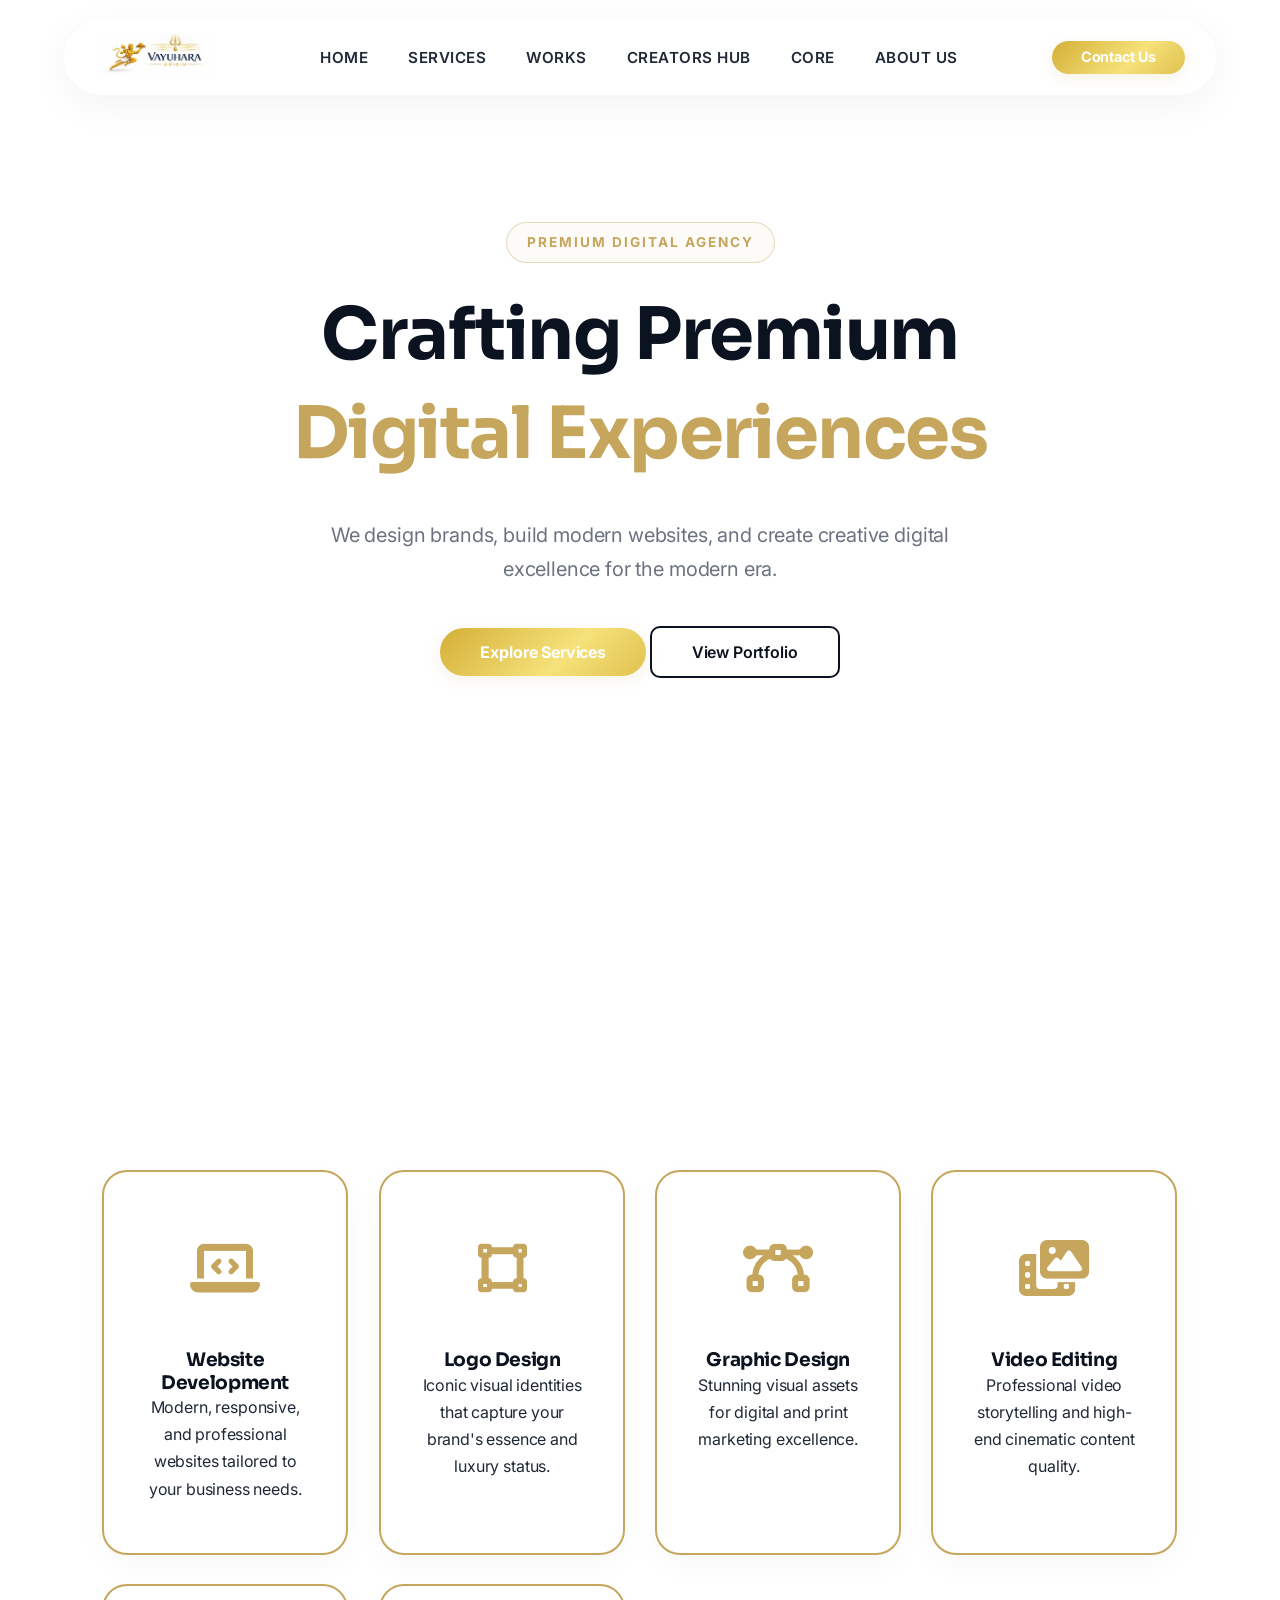
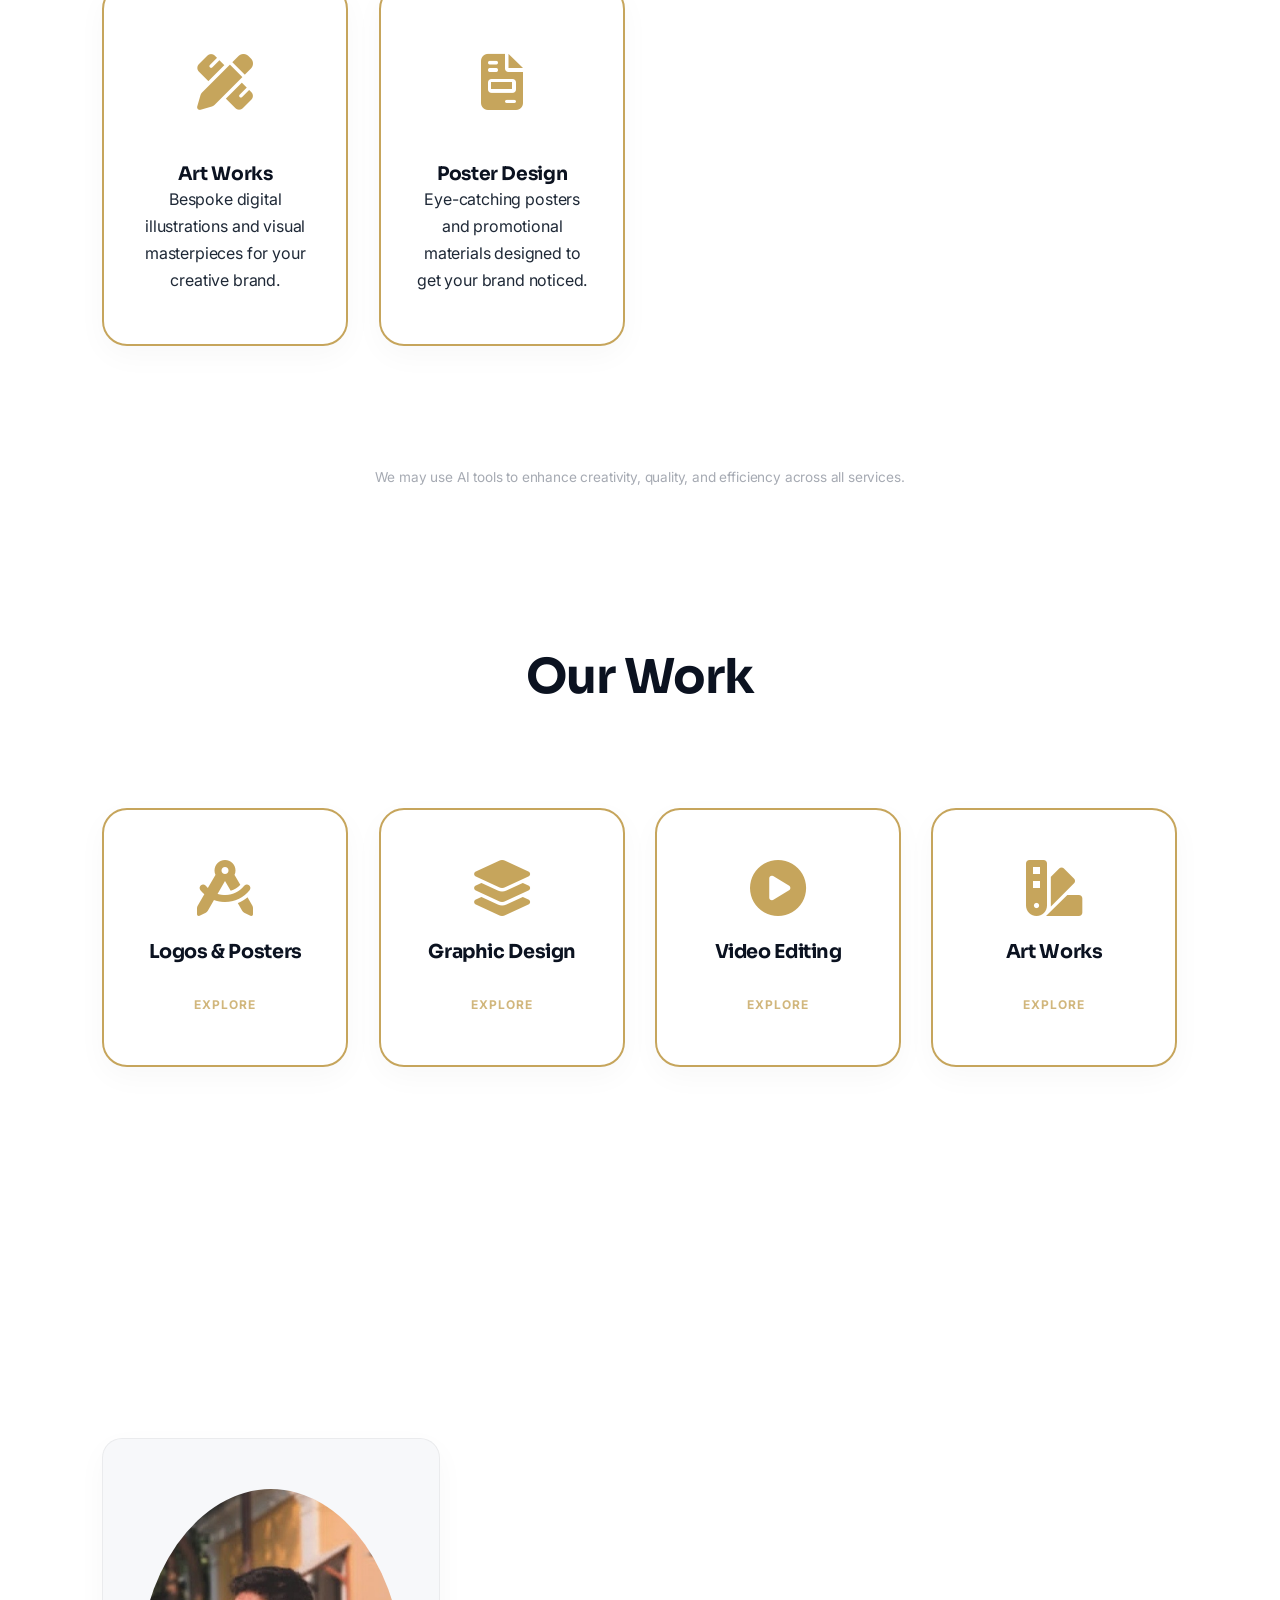
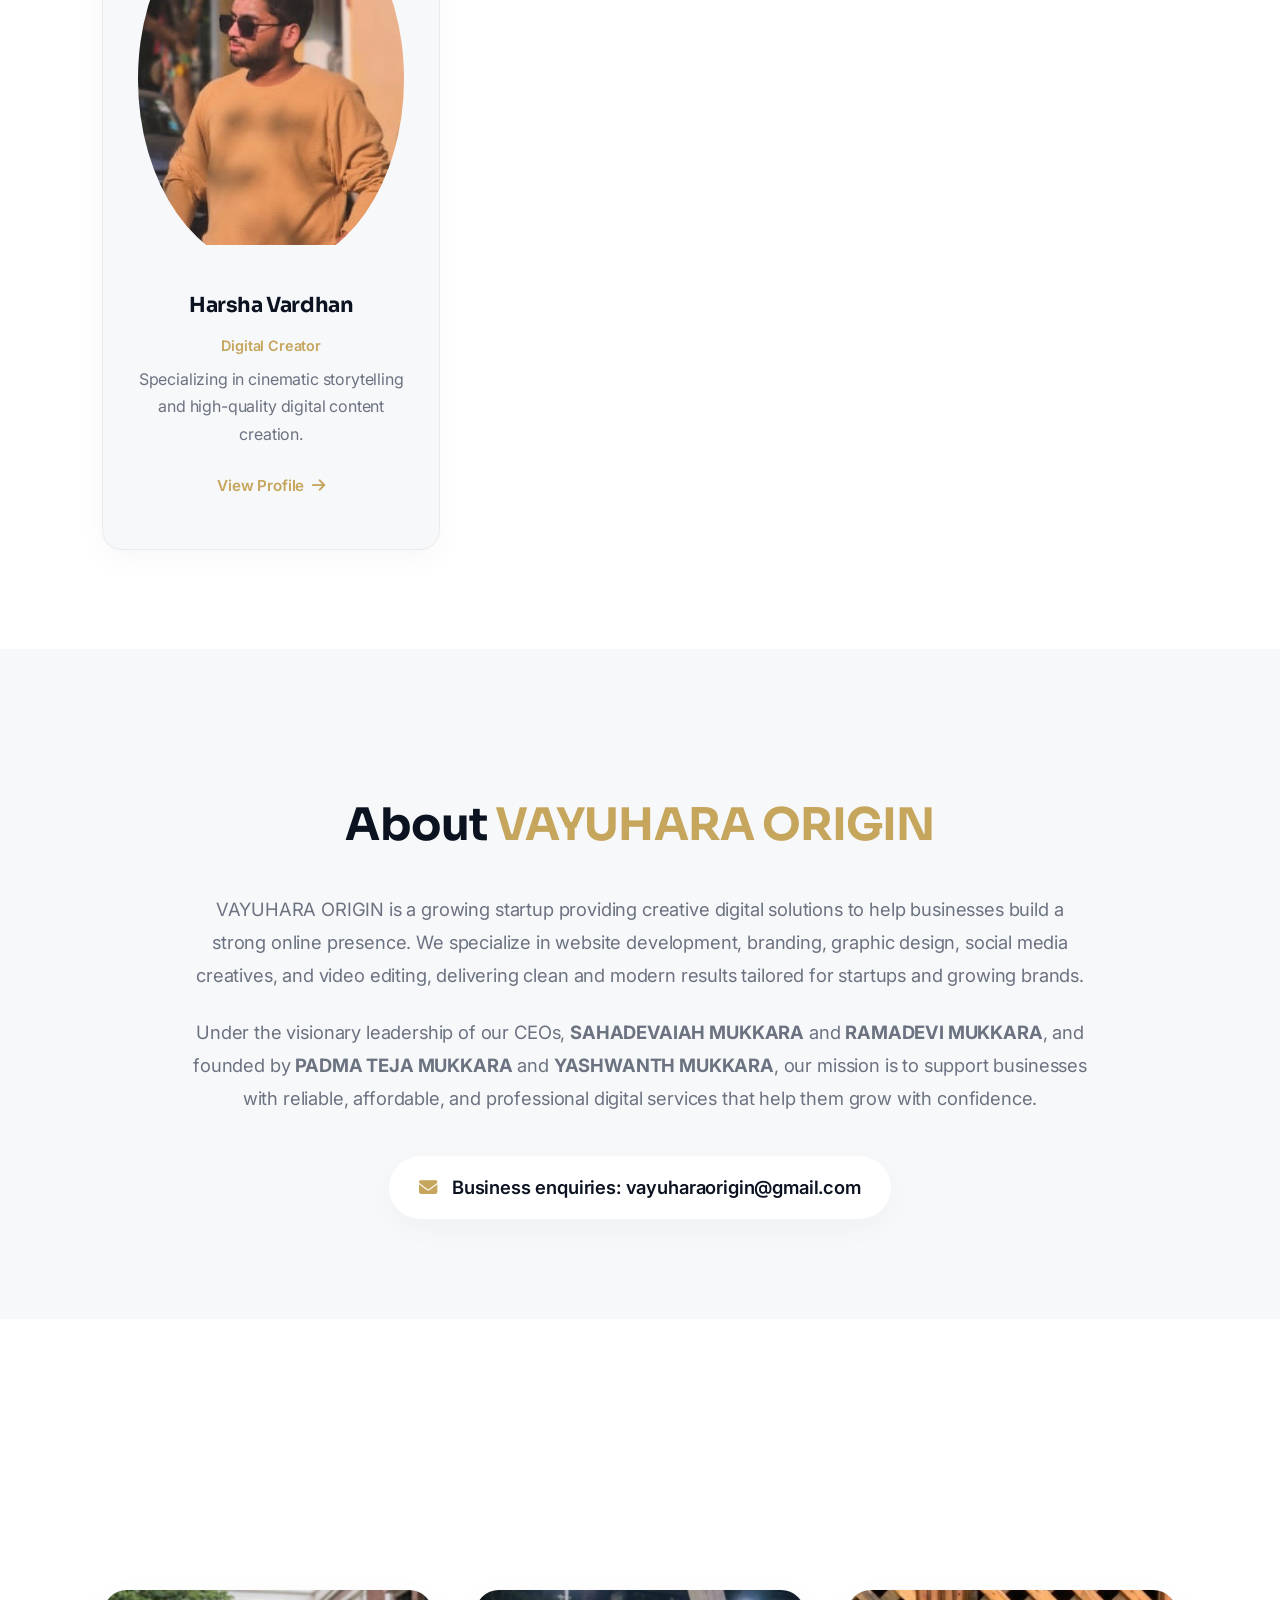
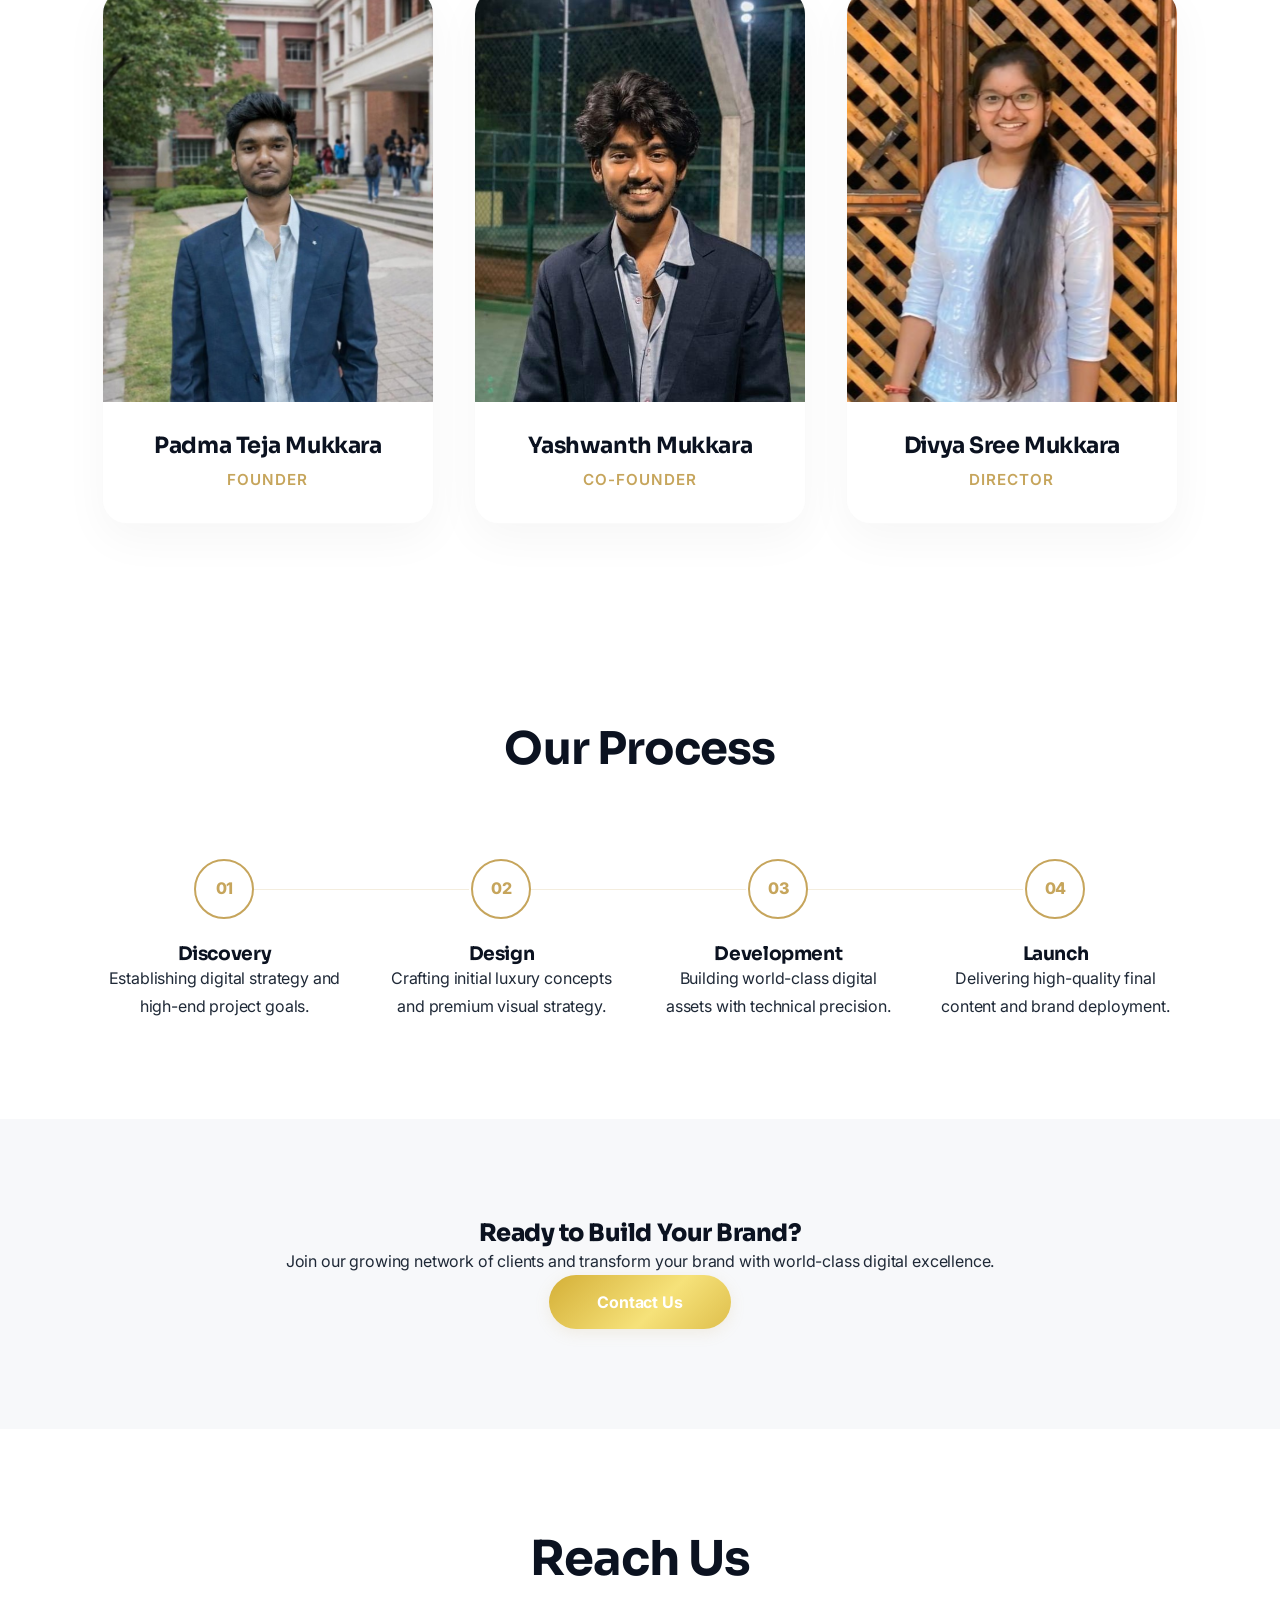
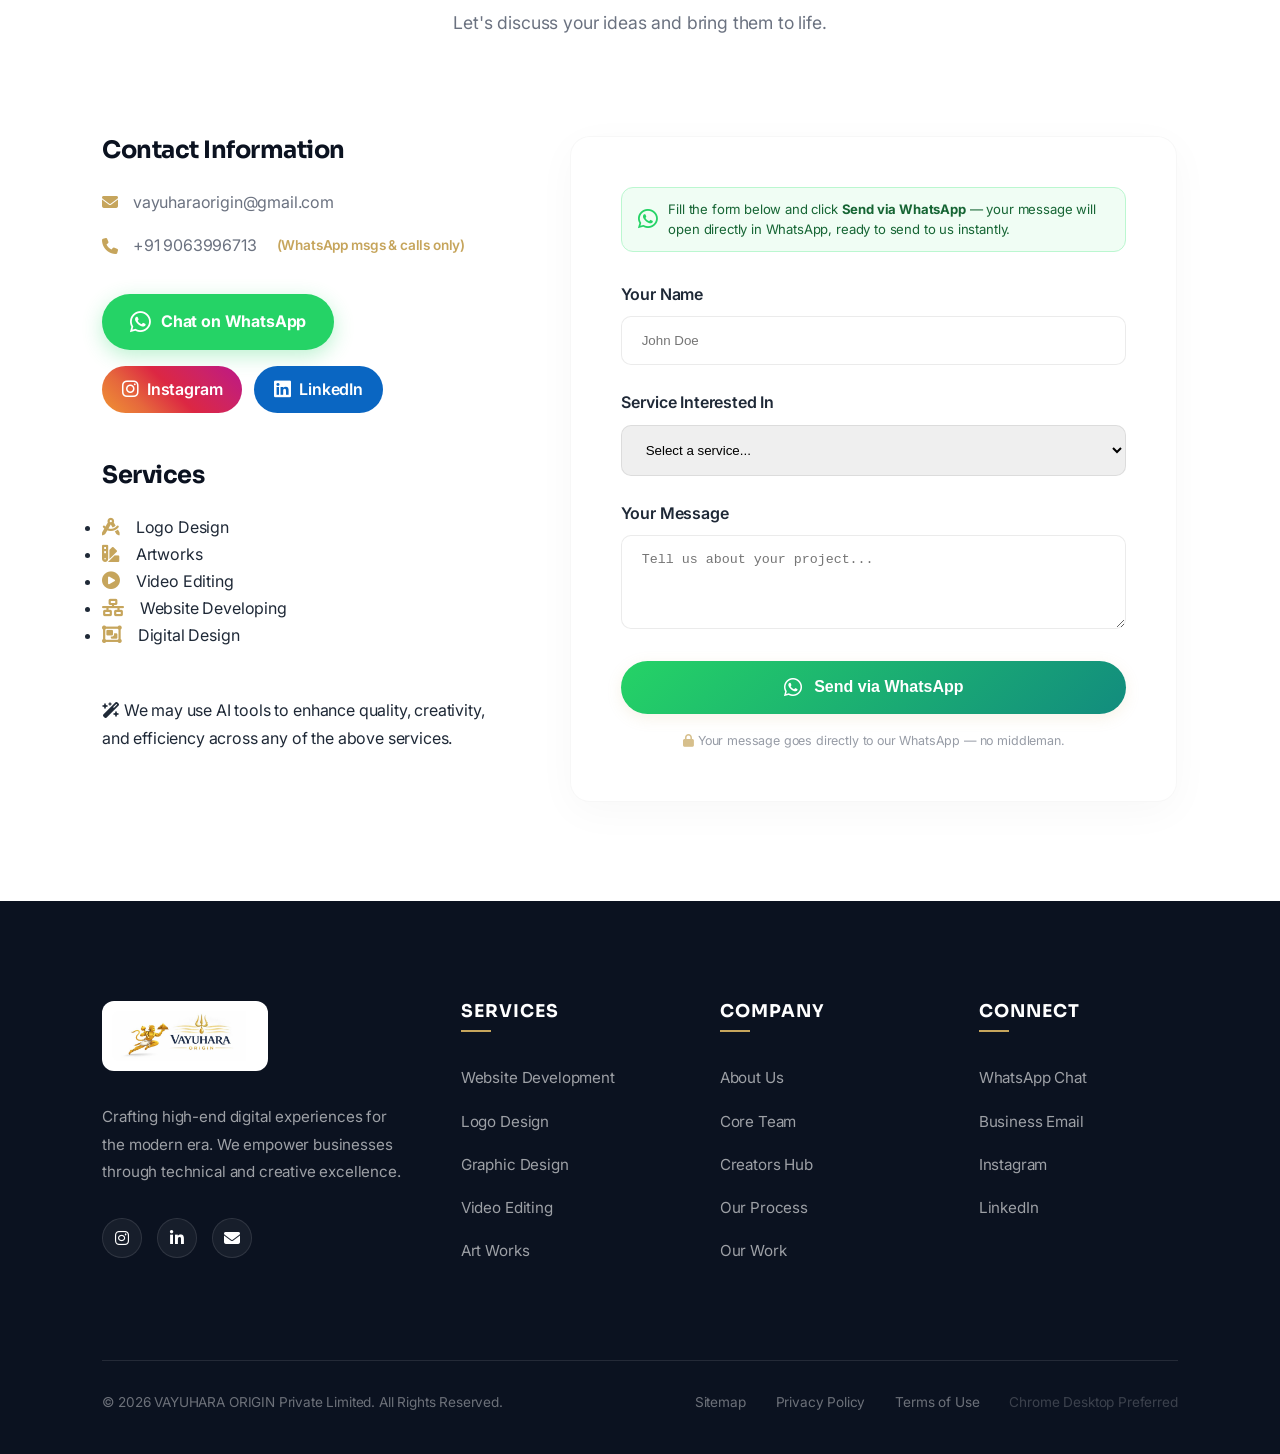
==== index.html @ 82c32ee4 "Apply border-radius: 50% to Harsha's photo for a perfect circular look on all pages" ====
<!DOCTYPE html>
<html lang="en">
<head>
    <meta name="viewport" content="width=device-width, initial-scale=1.0">
    <meta charset="UTF-8">
    <title>VAYUHARA ORIGIN | Premium Digital Creative Agency</title>
    <meta name="description" content="VAYUHARA ORIGIN is a premium digital agency specializing in Web Development, Logo Design, Graphic Design, Video Editing, and Art Works for startups and brands.">
    <meta name="keywords" content="Creative Agency, Digital Agency, Web Development, Logo Design, Video Editing, Hyderabad Agency, Vayuhara Origin">
    
    <!-- Open Graph / Facebook -->
    <meta property="og:type" content="website">
    <meta property="og:url" content="https://vayuharaorigin.com/">
    <meta property="og:title" content="VAYUHARA ORIGIN | Premium Digital Creative Agency">
    <meta property="og:description" content="Crafting high-end digital experiences. Branding, Websites, and Content Creation.">
    <meta property="og:image" content="final logo 1.jpeg">

    <!-- Favicon Icon -->
    <link rel="icon" type="image/jpeg" href="final logo 1.jpeg">
    <!-- Font Awesome -->
    <link rel="stylesheet" href="https://cdnjs.cloudflare.com/ajax/libs/font-awesome/6.4.0/css/all.min.css">
    <!-- Fonts -->
    <link rel="preconnect" href="https://fonts.googleapis.com">
    <link rel="preconnect" href="https://fonts.gstatic.com" crossorigin>
    <link href="https://fonts.googleapis.com/css2?family=Inter:wght@400;500;600&family=Sora:wght@600;700;800&display=swap" rel="stylesheet">
    <!-- Custom CSS -->
    <link rel="stylesheet" href="style.css">
</head>
<body>
    <!-- Floating Glassmorphism Pill Navbar -->
    <nav id="main-nav" class="pill-nav">
        <a href="#hero" class="logo">
            <img src="final logo 1.jpeg" alt="VAYUHARA ORIGIN">
        </a>
        
        <ul class="nav-links">
            <li><a href="#hero">Home</a></li>
            <li><a href="#services">Services</a></li>
            <li><a href="#portfolio">Works</a></li>
            <li><a href="#creators-hub">Creators Hub</a></li>
            <!-- <li><a href="#reviews">Reviews</a></li> -->
            <li><a href="#core">Core</a></li>
            <li><a href="#about">About Us</a></li>
        </ul>
        
        <a href="#contact" class="btn btn-primary nav-cta">Contact Us</a>

        <div class="mobile-menu-btn" id="mobile-menu-btn">
            <i class="fas fa-bars"></i>
        </div>
    </nav>
    
    <!-- Mobile Menu Overlay -->
    <div class="mobile-overlay" id="mobile-overlay">
        <button class="close-menu" id="close-menu">&times;</button>
        <ul class="mobile-links">
            <li><a href="#hero" class="mobile-link">Home</a></li>
            <li><a href="#services" class="mobile-link">Services</a></li>
            <li><a href="#portfolio" class="mobile-link">Works</a></li>
            <li><a href="#creators-hub" class="mobile-link">Creators Hub</a></li>
            <!-- <li><a href="#reviews" class="mobile-link">Reviews</a></li> -->
            <li><a href="#core" class="mobile-link">Core</a></li>
            <li><a href="#about" class="mobile-link">About Us</a></li>
            <li><a href="#contact" class="mobile-link">Contact Us</a></li>
        </ul>
    </div>

    <!-- Centered Hero Section -->
    <section class="hero scattered-hero" id="hero">
        <div class="hero-content-center reveal">
            <div class="hero-chip">Premium Digital Agency</div>
            <h1 class="hero-title">
                <span class="text-mask"><span class="text-reveal">Crafting Premium</span></span><br>
                <span class="text-mask"><span class="text-reveal" style="color: var(--accent);">Digital Experiences</span></span>
            </h1>
            <p class="hero-subtitle">We design brands, build modern websites, and create creative digital excellence for the modern era.</p>
            <div class="cta-group center-cta">
                <a href="#services" class="btn btn-primary">Explore Services</a>
                <a href="#portfolio" class="btn btn-outline" style="border: 2px solid var(--primary); color: var(--primary);">View Portfolio</a>
            </div>
        </div>
    </section>


    <!-- Services Section (Agency Layout) -->
    <section class="services" id="services" style="padding: 100px 8%; background: var(--white);">
        <div class="section-head reveal" style="text-align: center; margin-bottom: 80px;">
            <h2 style="font-size: 2.8rem; margin-bottom: 1rem;">
                <span class="text-mask"><span class="text-reveal">Our Services</span></span>
            </h2>
            <div class="accent-line"></div>
        </div>

        <div class="services-grid">
            <div class="service-card reveal delay-1">
                <div class="service-icon"><i class="fas fa-laptop-code"></i></div>
                <h3>Website Development</h3>
                <p>Modern, responsive, and professional websites tailored to your business needs.</p>
            </div>
            <div class="service-card reveal delay-2">
                <div class="service-icon"><i class="fas fa-vector-square"></i></div>
                <h3>Logo Design</h3>
                <p>Iconic visual identities that capture your brand's essence and luxury status.</p>
            </div>
            <div class="service-card reveal delay-3">
                <div class="service-icon"><i class="fas fa-bezier-curve"></i></div>
                <h3>Graphic Design</h3>
                <p>Stunning visual assets for digital and print marketing excellence.</p>
            </div>
            <div class="service-card reveal delay-4">
                <div class="service-icon"><i class="fas fa-photo-video"></i></div>
                <h3>Video Editing</h3>
                <p>Professional video storytelling and high-end cinematic content quality.</p>
            </div>
            <div class="service-card reveal delay-5">
                <div class="service-icon"><i class="fas fa-pencil-ruler"></i></div>
                <h3>Art Works</h3>
                <p>Bespoke digital illustrations and visual masterpieces for your creative brand.</p>
            </div>
            <div class="service-card reveal delay-6">
                <div class="service-icon"><i class="fas fa-file-invoice"></i></div>
                <h3>Poster Design</h3>
                <p>Eye-catching posters and promotional materials designed to get your brand noticed.</p>
            </div>
        </div>

        <div class="services-disclaimer reveal" style="text-align: center; margin-top: 80px; opacity: 0.6; font-size: 0.85rem; color: var(--text-light); max-width: 700px; margin-left: auto; margin-right: auto; line-height: 1.6;">
            We may use AI tools to enhance creativity, quality, and efficiency across all services.
        </div>
    </section>


    <!-- Portfolio Section (Interactive Folder System) -->
    <section class="portfolio reveal" id="portfolio">
        <div class="section-head">
            <h2>Our Work</h2>
            <div class="accent-line"></div>
        </div>
        
        <div class="portfolio-grid">
            <div class="portfolio-card folder-clickable reveal delay-1" onclick="openProjectFolder('Logos & Posters')">
                <i class="fas fa-compass-drafting"></i>
                <h3>Logos & Posters</h3>
                <span class="folder-status">Explore</span>
            </div>
            <div class="portfolio-card reveal folder-clickable delay-2" onclick="openProjectFolder('Graphic Design')">
                <i class="fas fa-layer-group"></i>
                <h3>Graphic Design</h3>
                <span class="folder-status">Explore</span>
            </div>
            <div class="portfolio-card reveal folder-clickable delay-3" onclick="openProjectFolder('Video Editing')">
                <i class="fas fa-play-circle"></i>
                <h3>Video Editing</h3>
                <span class="folder-status">Explore</span>
            </div>
            <div class="portfolio-card reveal folder-clickable delay-4" onclick="openProjectFolder('Art Works')">
                <i class="fas fa-swatchbook"></i>
                <h3>Art Works</h3>
                <span class="folder-status">Explore</span>
            </div>
        </div>
    </section>

    <!-- Creators Hub Section -->
    <section class="creators-hub reveal" id="creators-hub" style="padding: 100px 8%; background: var(--white);">
        <div class="section-head reveal" style="text-align: center; margin-bottom: 80px;">
            <h2 style="font-size: 2.8rem; margin-bottom: 1rem;">
                <span class="text-mask"><span class="text-reveal">Creators Hub</span></span>
            </h2>
            <div class="accent-line"></div>
        </div>

        <div class="hub-grid">
            <div class="hub-card reveal delay-1">
                <div class="hub-icon" style="overflow: hidden; padding: 0; border-radius: 50%;"><img src="harsha.jpg" alt="Harsha Vardhan" style="width: 100%; height: 100%; object-fit: cover;"></div>
                <h3><a href="harsha-vardhan.html" target="_blank" style="color: inherit; text-decoration: none; transition: var(--transition);" onmouseover="this.style.color='var(--accent)'" onmouseout="this.style.color='inherit'">Harsha Vardhan</a></h3>
                <p class="role-text" style="color: var(--accent); font-weight: 600; margin-bottom: 0.5rem; font-size: 0.9rem;">Digital Creator</p>
                <p>Specializing in cinematic storytelling and high-quality digital content creation.</p>
                <a href="harsha-vardhan.html" target="_blank" class="hub-link">View Profile <i class="fas fa-arrow-right"></i></a>
            </div>
            <!-- 
            <div class="hub-card reveal delay-2">
                <div class="hub-icon"><i class="fas fa-user-circle"></i></div>
                <h3><a href="rohith.html" target="_blank" style="color: inherit; text-decoration: none; transition: var(--transition);" onmouseover="this.style.color='var(--accent)'" onmouseout="this.style.color='inherit'">Rohith</a></h3>
                <p class="role-text" style="color: var(--accent); font-weight: 600; margin-bottom: 0.5rem; font-size: 0.9rem;">Digital Creator</p>
                <p>Specializing in modern design and dynamic media experiences.</p>
                <a href="rohith.html" target="_blank" class="hub-link">View Profile <i class="fas fa-arrow-right"></i></a>
            </div>
            
            <div class="hub-card reveal delay-3">
                <div class="hub-icon"><i class="fas fa-user-circle"></i></div>
                <h3><a href="narasimha.html" target="_blank" style="color: inherit; text-decoration: none; transition: var(--transition);" onmouseover="this.style.color='var(--accent)'" onmouseout="this.style.color='inherit'">Narasimha</a></h3>
                <p class="role-text" style="color: var(--accent); font-weight: 600; margin-bottom: 0.5rem; font-size: 0.9rem;">Digital Creator</p>
                <p>Crafting stunning visual experiences and high-quality creative assets.</p>
                <a href="narasimha.html" target="_blank" class="hub-link">View Profile <i class="fas fa-arrow-right"></i></a>
            </div>
            -->
        </div>
        
        <!--
        <div class="cta-group reveal" style="display: flex; justify-content: center; margin-top: 60px;">
            <a href="#contact" class="btn btn-primary">Join the Hub</a>
        </div>
        -->
    </section>

    <!-- About Section (Final Professional Layout) -->
    <section class="about reveal" id="about" style="padding: 100px 8%; background: var(--bg-soft);">
        <div class="about-text" style="text-align: center; max-width: 900px; margin: 0 auto;">
            <div class="accent-line" style="margin-bottom: 2rem;"></div>
            <h2 style="font-size: 2.8rem; margin-bottom: 2.5rem; line-height: 1.2;">About <span style="color: var(--accent);">VAYUHARA ORIGIN</span></h2>
            
            <p style="font-size: 1.15rem; color: var(--text-light); margin-bottom: 1.5rem; line-height: 1.8;">VAYUHARA ORIGIN is a growing startup providing creative digital solutions to help businesses build a strong online presence. We specialize in website development, branding, graphic design, social media creatives, and video editing, delivering clean and modern results tailored for startups and growing brands.</p>
            
            <p style="font-size: 1.15rem; color: var(--text-light); margin-bottom: 2.5rem; line-height: 1.8;">Under the visionary leadership of our CEOs, <strong>SAHADEVAIAH MUKKARA</strong> and <strong>RAMADEVI MUKKARA</strong>, and founded by <strong>PADMA TEJA MUKKARA</strong> and <strong>YASHWANTH MUKKARA</strong>, our mission is to support businesses with reliable, affordable, and professional digital services that help them grow with confidence.</p>
            
            <p style="font-size: 1.15rem; color: var(--primary); font-weight: 600; line-height: 1.8; background: var(--white); padding: 15px 30px; border-radius: 50px; display: inline-block; box-shadow: 0 10px 30px rgba(0,0,0,0.03);">
                <i class="fas fa-envelope" style="color: var(--accent); margin-right: 10px;"></i> Business enquiries: <a href="mailto:vayuharaorigin@gmail.com" style="color: inherit; text-decoration: none; transition: all 0.3s ease;" onmouseover="this.style.color='var(--accent)'" onmouseout="this.style.color='inherit'">vayuharaorigin@gmail.com</a>
            </p>

        </div>
    </section>

    <!-- Core Team Section -->
    <section class="core-team reveal" id="core" style="padding: 100px 8%; background: var(--bg-white);">
        <div class="section-head reveal" style="text-align: center; margin-bottom: 80px;">
            <h2 style="font-size: 2.8rem; margin-bottom: 1rem;">
                <span class="text-mask"><span class="text-reveal">Our Core</span></span>
            </h2>
            <div class="accent-line"></div>
        </div>

        <div class="team-grid">
            <div class="team-card reveal delay-1">
                <div class="team-img-wrapper">
                    <img src="founder.jpg" alt="Padma Teja Mukkara">
                </div>
                <div class="team-info">
                    <h3>Padma Teja Mukkara</h3>
                    <p class="team-role">Founder</p>
                </div>
            </div>

            <div class="team-card reveal delay-2">
                <div class="team-img-wrapper">
                    <img src="cofounder.jpg" alt="Yashwanth Mukkara">
                </div>
                <div class="team-info">
                    <h3>Yashwanth Mukkara</h3>
                    <p class="team-role">Co-Founder</p>
                </div>
            </div>

            <div class="team-card reveal delay-3">
                <div class="team-img-wrapper">
                    <img src="director_divya.png" alt="Divya Sree Mukkara">
                </div>
                <div class="team-info">
                    <h3>Divya Sree Mukkara</h3>
                    <p class="team-role">Director</p>
                </div>
            </div>
        </div>
    </section>

    <!-- Process Section (Horizontal Premium Timeline) -->
    <section class="process reveal" id="process" style="padding: 120px 8%; background: var(--white);">
        <div class="section-head" style="text-align: center; margin-bottom: 40px;">
            <h2 style="font-size: 2.8rem;">Our Process</h2>
            <div class="accent-line"></div>
        </div>
        <div class="process-horizontal">
            <div class="process-step reveal">
                <div class="step-number">01</div>
                <h3>Discovery</h3>
                <p>Establishing digital strategy and high-end project goals.</p>
            </div>
            <div class="process-step reveal">
                <div class="step-number">02</div>
                <h3>Design</h3>
                <p>Crafting initial luxury concepts and premium visual strategy.</p>
            </div>
            <div class="process-step reveal">
                <div class="step-number">03</div>
                <h3>Development</h3>
                <p>Building world-class digital assets with technical precision.</p>
            </div>
            <div class="process-step reveal">
                <div class="step-number">04</div>
                <h3>Launch</h3>
                <p>Delivering high-quality final content and brand deployment.</p>
            </div>
        </div>
    </section>


    <!-- Client Reviews Section (Hidden for now) -->
    <section class="reviews reveal" id="reviews" style="display: none; padding: 120px 8%; background: var(--bg-soft);">
        <div class="section-head" style="text-align: center; margin-bottom: 60px;">
            <h2 style="font-size: 2.8rem;">Client Reviews</h2>
            <div class="accent-line"></div>
        </div>
        
        <div class="reviews-grid">
            <!-- Review 1 -->
            <div class="review-card reveal delay-1">
                <div class="review-stars">
                    <i class="fas fa-star"></i><i class="fas fa-star"></i><i class="fas fa-star"></i><i class="fas fa-star"></i><i class="fas fa-star"></i>
                </div>
                <p class="review-text">"The movie end credits you edited for us are world-class. The motion graphics and timing were exactly what we needed for the big screen. Great work Vayuhara team!"</p>
                <div class="client-meta">
                    <div class="client-avatar">S</div>
                    <div class="client-details">
                        <h4>Surya</h4>
                        <span>Film Maker</span>
                    </div>
                </div>
            </div>

            <!-- Review 2 -->
            <div class="review-card reveal delay-2">
                <div class="review-stars">
                    <i class="fas fa-star"></i><i class="fas fa-star"></i><i class="fas fa-star"></i><i class="fas fa-star"></i><i class="fas fa-star-half-alt"></i>
                </div>
                <p class="review-text">"Our digital wedding invitation video came out so beautifully. Everyone in the family loved the design and the music sync. Thank you for making our special day even better!"</p>
                <div class="client-meta">
                    <div class="client-avatar">AN</div>
                    <div class="client-details">
                        <h4>Anil Naidu</h4>
                        <span>Individual Client</span>
                    </div>
                </div>
            </div>

            <!-- Review 3 -->
            <div class="review-card reveal delay-3">
                <div class="review-stars">
                    <i class="fas fa-star"></i><i class="fas fa-star"></i><i class="fas fa-star"></i><i class="fas fa-star"></i><i class="far fa-star"></i>
                </div>
                <p class="review-text">"The posters and motion graphics for my short film were brilliant. The end credits also tied the entire film together perfectly. Really impressed with your creative vision!"</p>
                <div class="client-meta">
                    <div class="client-avatar">D</div>
                    <div class="client-details">
                        <h4>Dinesh</h4>
                        <span>Short Film Director</span>
                    </div>
                </div>
            </div>
        </div>
    </section>

    <!-- Brand CTA Section -->
    <section class="cta-section reveal">
        <h2 style="font-weight: 800;">Ready to Build Your Brand?</h2>
        <p>Join our growing network of clients and transform your brand with world-class digital excellence.</p>
        <a href="#contact" class="btn btn-primary" style="padding: 1.2rem 3rem;">Contact Us</a>
    </section>


    <!-- Contact Section -->
    <section class="contact reveal" id="contact">
        <div class="section-head">
            <h2>Reach Us</h2>
            <p style="margin-top: 1rem; color: var(--text-light); max-width: 600px; margin-left: auto; margin-right: auto; font-size: 1.1rem;">Let's discuss your ideas and bring them to life.</p>
            <div class="accent-line"></div>
        </div>

        <div class="contact-grid reveal">
            <!-- Left Side: Contact Info & Services -->
            <div class="contact-info">
                <div class="info-group">
                    <h3>Contact Information</h3>
                    <p><i class="fas fa-envelope"></i> <a href="mailto:vayuharaorigin@gmail.com" style="color: inherit; text-decoration: none; transition: color 0.3s ease;" onmouseover="this.style.color='var(--primary)'" onmouseout="this.style.color='inherit'">vayuharaorigin@gmail.com</a></p>
                    <p><i class="fas fa-phone"></i> <a href="tel:+919063996713" style="color: inherit; text-decoration: none; transition: color 0.3s ease;" onmouseover="this.style.color='var(--primary)'" onmouseout="this.style.color='inherit'">+91 9063996713</a> <span style="font-size: 0.85rem; color: var(--accent); font-weight: 600; margin-left: 5px;">(WhatsApp msgs & calls only)</span></p>
                    <!-- WhatsApp Direct Button -->
                    <a href="https://wa.me/919063996713?text=Hi%20Vayuhara%20Origin%2C%20I%20would%20like%20to%20inquire%20about%20your%20services." target="_blank" rel="noopener noreferrer" id="whatsapp-direct-btn" style="display: inline-flex; align-items: center; gap: 10px; margin-top: 1.2rem; padding: 14px 28px; background: #25D366; color: #fff; font-weight: 700; font-size: 1rem; border-radius: 30px; text-decoration: none; box-shadow: 0 6px 20px rgba(37,211,102,0.3); transition: all 0.3s ease;" onmouseover="this.style.transform='translateY(-3px)'; this.style.boxShadow='0 10px 30px rgba(37,211,102,0.45)';" onmouseout="this.style.transform='none'; this.style.boxShadow='0 6px 20px rgba(37,211,102,0.3)';">
                        <i class="fab fa-whatsapp" style="font-size: 1.5rem;"></i> Chat on WhatsApp
                    </a>

                    <div style="margin-top: 1rem; display: flex; gap: 12px; flex-wrap: wrap;">
                        <a href="https://www.instagram.com/vayuhara.origin?igsh=c3M5eHlwMWFlYTZ4" target="_blank" rel="noopener noreferrer" style="display: inline-flex; align-items: center; padding: 10px 20px; background: linear-gradient(45deg, #f09433 0%, #e6683c 25%, #dc2743 50%, #cc2366 75%, #bc1888 100%); color: #fff; font-weight: 600; border-radius: 30px; text-decoration: none; transition: all 0.3s ease;" onmouseover="this.style.boxShadow='0 8px 25px rgba(225, 48, 108, 0.4)'; this.style.transform='translateY(-3px)';" onmouseout="this.style.boxShadow='none'; this.style.transform='none';">
                            <i class="fab fa-instagram" style="font-size: 1.2rem; margin-right: 8px;"></i> Instagram
                        </a>
                        <a href="https://www.linkedin.com/in/vayuharaorigin/" target="_blank" rel="noopener noreferrer" style="display: inline-flex; align-items: center; padding: 10px 20px; background: #0a66c2; color: #fff; font-weight: 600; border-radius: 30px; text-decoration: none; transition: all 0.3s ease;" onmouseover="this.style.boxShadow='0 8px 25px rgba(10, 102, 194, 0.4)'; this.style.transform='translateY(-3px)';" onmouseout="this.style.boxShadow='none'; this.style.transform='none';">
                            <i class="fab fa-linkedin" style="font-size: 1.2rem; margin-right: 8px;"></i> LinkedIn
                        </a>
                    </div>
                </div>
                
                <div class="info-group">
                    <h3>Services</h3>
                    <ul class="contact-serviceslist">
                        <li><i class="fas fa-drafting-compass"></i> Logo Design</li>
                        <li><i class="fas fa-swatchbook"></i> Artworks</li>
                        <li><i class="fas fa-play-circle"></i> Video Editing</li>
                        <li><i class="fas fa-network-wired"></i> Website Developing</li>
                        <li><i class="fas fa-object-group"></i> Digital Design</li>
                    </ul>
                </div>

                <p class="ai-disclaimer">
                    <i class="fas fa-wand-magic-sparkles"></i>
                    We may use AI tools to enhance quality, creativity, and efficiency across any of the above services.
                </p>
            </div>

            <!-- Right Side: WhatsApp Inquiry Form -->
            <div class="contact-form-card">

                <!-- How it works badge -->
                <div style="display:flex; align-items:center; gap:10px; background:#f0fdf4; border:1px solid #bbf7d0; border-radius:12px; padding:12px 16px; margin-bottom:1.8rem;">
                    <i class="fab fa-whatsapp" style="color:#25D366; font-size:1.4rem; flex-shrink:0;"></i>
                    <p style="font-size:0.82rem; color:#166534; margin:0; line-height:1.5;">Fill the form below and click <strong>Send via WhatsApp</strong> — your message will open directly in WhatsApp, ready to send to us instantly.</p>
                </div>

                <form id="whatsapp-form" onsubmit="sendViaWhatsApp(event)">
                    <div class="form-group">
                        <label>Your Name</label>
                        <input type="text" id="wa-name" class="form-control" placeholder="John Doe" required>
                    </div>
                    <div class="form-group">
                        <label>Service Interested In</label>
                        <select id="wa-service" class="form-control" required style="cursor:pointer; appearance:auto;">
                            <option value="" disabled selected>Select a service...</option>
                            <option value="Logo Design">Logo Design</option>
                            <option value="Graphic Design">Graphic Design</option>
                            <option value="Poster Design">Poster Design</option>
                            <option value="Video Editing">Video Editing</option>
                            <option value="Art Works">Art Works</option>
                            <option value="Web Development">Web Development</option>
                            <option>Other</option>
                        </select>
                    </div>
                    <div class="form-group">
                        <label>Your Message</label>
                        <textarea id="wa-message" class="form-control" rows="4" placeholder="Tell us about your project..." required></textarea>
                    </div>
                    <button type="submit" class="btn btn-primary" style="width:100%; justify-content:center; background: linear-gradient(135deg,#25D366,#128C7E); font-size:1rem;">
                        <i class="fab fa-whatsapp" style="font-size:1.3rem;"></i> Send via WhatsApp
                    </button>
                    <p style="text-align:center; font-size:0.78rem; color:var(--text-light); margin-top:1rem; opacity:0.7;">
                        <i class="fas fa-lock" style="color:var(--accent);"></i> Your message goes directly to our WhatsApp — no middleman.
                    </p>
                </form>
            </div>
        </div>
    </section>

    <!-- Premium Footer Sitemap -->
    <footer class="footer-premium">
        <div class="footer-inner">
            <div class="footer-main-grid">
                <!-- Column 1: Brand -->
                <div class="footer-col brand-col">
                    <div class="logo-wrap" style="background: white; padding: 10px; border-radius: 12px; display: inline-block; margin-bottom: 1.5rem;">
                        <img src="final logo 1.jpeg" alt="VAYUHARA ORIGIN" class="footer-logo" style="height: 50px; margin-bottom: 0;">
                    </div>
                    <p>Crafting high-end digital experiences for the modern era. We empower businesses through technical and creative excellence.</p>
                    <div class="footer-socials">
                        <a href="https://www.instagram.com/vayuhara.origin?igsh=c3M5eHlwMWFlYTZ4" target="_blank" rel="noopener noreferrer"><i class="fab fa-instagram"></i></a>
                        <a href="https://www.linkedin.com/in/vayuharaorigin/" target="_blank" rel="noopener noreferrer"><i class="fab fa-linkedin-in"></i></a>
                        <a href="mailto:vayuharaorigin@gmail.com"><i class="fas fa-envelope"></i></a>
                    </div>
                </div>

                <!-- Column 2: Services -->
                <div class="footer-col">
                    <h4 class="footer-title">Services</h4>
                    <ul class="footer-links">
                        <li><a href="#services">Website Development</a></li>
                        <li><a href="#services">Logo Design</a></li>
                        <li><a href="#services">Graphic Design</a></li>
                        <li><a href="#services">Video Editing</a></li>
                        <li><a href="#services">Art Works</a></li>
                    </ul>
                </div>

                <!-- Column 3: Company -->
                <div class="footer-col">
                    <h4 class="footer-title">Company</h4>
                    <ul class="footer-links">
                        <li><a href="#about">About Us</a></li>
                        <li><a href="#core">Core Team</a></li>
                        <li><a href="#creators-hub">Creators Hub</a></li>
                        <li><a href="#process">Our Process</a></li>
                        <li><a href="#portfolio">Our Work</a></li>
                    </ul>
                </div>

                <!-- Column 4: Connect -->
                <div class="footer-col">
                    <h4 class="footer-title">Connect</h4>
                    <ul class="footer-links">
                        <li><a href="https://wa.me/919063996713" target="_blank" rel="noopener noreferrer">WhatsApp Chat</a></li>
                        <li><a href="mailto:vayuharaorigin@gmail.com">Business Email</a></li>
                        <li><a href="https://www.instagram.com/vayuhara.origin" target="_blank" rel="noopener noreferrer">Instagram</a></li>
                        <li><a href="https://www.linkedin.com/in/vayuharaorigin/" target="_blank" rel="noopener noreferrer">LinkedIn</a></li>
                    </ul>
                </div>
            </div>

            <div class="footer-bottom">
                <div class="footer-divider"></div>
                <div class="footer-bottom-flex">
                    <p>© 2026 VAYUHARA ORIGIN Private Limited. All Rights Reserved.</p>
                    <div class="footer-legal">
                        <a href="sitemap.html">Sitemap</a>
                        <a href="#">Privacy Policy</a>
                        <a href="#">Terms of Use</a>
                        <p class="browser-note" style="margin: 0; opacity: 0.5;">Chrome Desktop Preferred</p>
                    </div>
                </div>
            </div>
        </div>
    </footer>

    <!-- Custom JS -->
    <!-- Project Folder Modal (Gallery) -->
    <div class="modal-overlay" id="project-modal">
        <div class="modal-content">
            <button class="modal-close" onclick="closeProjectFolder()">&times;</button>
            <div class="modal-header">
                <h2 id="modal-title">Category Title</h2>
                <div class="accent-line" style="margin: 1rem 0;"></div>
            </div>
            <div class="modal-body" id="modal-grid">
                <!-- Dynamic Content (Photos/Videos) will load here -->
            </div>
        </div>
    </div>

    <script src="main.js"></script>
</body>
</html>
---- style.css ----
/* 
    VAYUHARA ORIGIN — Complete Professional UI/UX Redesign
    Premium • Minimal • Luxury • Corporate • Modern
*/

:root {
    --primary: #0B1220;
    --navy-deep: #0B1220;
    --accent: #C6A55C;
    --bg-white: #FFFFFF;
    --bg-soft: #F7F8FA;
    --text-main: #1F2937;
    --text-light: #6B7280;
    --white: #FFFFFF;
    --transition: all 0.4s cubic-bezier(0.16, 1, 0.3, 1);
    --radius: 18px;
    --shadow-soft: 0 10px 40px rgba(0, 0, 0, 0.03);
}

* {
    margin: 0;
    padding: 0;
    box-sizing: border-box;
}

html {
    scroll-behavior: smooth;
}

body {
    font-family: 'Inter', sans-serif;
    color: var(--text-main);
    background-color: var(--bg-white);
    line-height: 1.7;
    letter-spacing: -0.01em;
    overflow-x: hidden;
    user-select: none;
    -webkit-user-select: none;
}

input, textarea, select, .form-control {
    user-select: auto !important;
    -webkit-user-select: auto !important;
}

h1,
h2,
h3,
h4,
h5,
h6 {
    font-family: 'Sora', sans-serif;
    font-weight: 700;
    line-height: 1.2;
    letter-spacing: -0.02em;
    color: var(--primary);
}

a {
    text-decoration: none;
    color: inherit;
}

/* Floating Pill Navbar */
.pill-nav {
    position: fixed;
    top: 20px;
    left: 50%;
    transform: translateX(-50%);
    width: 90%;
    max-width: 1200px;
    background: rgba(255, 255, 255, 0.8);
    backdrop-filter: blur(20px);
    -webkit-backdrop-filter: blur(20px);
    border: 1px solid rgba(255, 255, 255, 0.5);
    box-shadow: 0 10px 40px rgba(0, 0, 0, 0.05);
    border-radius: 50px;
    padding: 10px 30px;
    display: flex;
    justify-content: space-between;
    align-items: center;
    z-index: 1000;
    transition: all 0.4s ease;
}

.pill-nav.sticky {
    top: 10px;
    background: rgba(255, 255, 255, 0.95);
    box-shadow: 0 15px 50px rgba(0, 0, 0, 0.08);
}

.pill-nav .logo img {
    height: 45px;
    transition: var(--transition);
}

.pill-nav .nav-links {
    display: flex;
    gap: 2.5rem;
    list-style: none;
    margin: 0;
    padding: 0;
}

.pill-nav .nav-links a {
    font-size: 0.95rem;
    font-weight: 600;
    color: var(--text-main);
    text-transform: uppercase;
    letter-spacing: 0.5px;
    transition: color 0.3s ease;
    position: relative;
}

.pill-nav .nav-links a:hover {
    color: var(--accent);
}

.pill-nav .nav-cta {
    padding: 0.6rem 1.8rem;
    border-radius: 30px;
    font-size: 0.9rem;
}

/* Mobile Menu Button */
.mobile-menu-btn {
    display: none;
    font-size: 1.5rem;
    cursor: pointer;
    color: var(--primary);
}

/* Mobile Nav Overlay */
.mobile-overlay {
    position: fixed;
    top: 0;
    left: 0;
    width: 100%;
    height: 100vh;
    background: rgba(11, 18, 32, 0.98);
    backdrop-filter: blur(15px);
    z-index: 2000;
    display: flex;
    flex-direction: column;
    justify-content: center;
    align-items: center;
    opacity: 0;
    pointer-events: none;
    transition: all 0.4s ease;
}

.mobile-overlay.active {
    opacity: 1;
    pointer-events: all;
}

.close-menu {
    position: absolute;
    top: 30px;
    right: 30px;
    background: none;
    border: none;
    color: var(--white);
    font-size: 3rem;
    cursor: pointer;
}

.mobile-links {
    list-style: none;
    text-align: center;
}

.mobile-links li {
    margin: 20px 0;
}

.mobile-links a {
    font-size: 2rem;
    font-weight: 700;
    color: var(--white);
    font-family: 'Sora', sans-serif;
    transition: color 0.3s ease;
}

.mobile-links a:hover {
    color: var(--accent);
}

@media (max-width: 968px) {

    .pill-nav .nav-links,
    .pill-nav .nav-cta {
        display: none;
    }

    .mobile-menu-btn {
        display: block;
    }

    .pill-nav {
        width: 95%;
        padding: 10px 20px;
    }
}

/* Section Templates */
section {
    padding: 120px 8%;
}

.section-head {
    text-align: center;
    margin-bottom: 80px;
}

.section-head h2 {
    font-size: 3rem;
    color: var(--primary);
    margin-bottom: 20px;
}

.accent-line {
    width: 80px;
    height: 4px;
    background: var(--accent);
    margin: 0 auto;
}

/* Buttons */
.btn {
    padding: 1rem 2.5rem;
    border-radius: 10px;
    font-weight: 600;
    cursor: pointer;
    transition: var(--transition);
    display: inline-flex;
    align-items: center;
    gap: 12px;
    line-height: 1;
}

.btn-primary {
    background: linear-gradient(135deg, #d4af37, #f6e27a, #d4af37, #b8963a);
    background-size: 200% auto;
    color: var(--white);
    font-weight: 700;
    border: none;
    border-radius: 30px;
    /* Luxury Pill Shape */
    box-shadow: 0 4px 15px rgba(198, 165, 92, 0.15);
    position: relative;
    overflow: hidden;
}

.btn-primary::before {
    content: '';
    position: absolute;
    top: 0;
    left: -100%;
    width: 60%;
    height: 100%;
    background: linear-gradient(90deg, transparent, rgba(255, 255, 255, 0.2), transparent);
    transition: all 0.6s ease;
}

.btn-primary:hover::before {
    left: 140%;
}

.btn-primary:hover {
    background: linear-gradient(135deg, #f6e27a, #d4af37, #a8842f);
    box-shadow: 0 8px 30px rgba(212, 175, 55, 0.4);
    transform: none;
}

.btn-outline {
    border: 2px solid var(--primary);
    color: var(--primary);
    background: transparent;
}

.btn-outline:hover {
    background: var(--primary);
    color: var(--white);
}

/* Scattered Hero Layout */
.scattered-hero {
    height: 100vh;
    display: flex;
    justify-content: center;
    align-items: center;
    position: relative;
    overflow: hidden;
    padding: 0 8%;
    background: var(--bg-white);
}

.hero-content-center {
    text-align: center;
    z-index: 10;
    max-width: 900px;
    display: flex;
    flex-direction: column;
    align-items: center;
}

.hero-chip {
    padding: 8px 20px;
    border: 1px solid rgba(198, 165, 92, 0.4);
    border-radius: 30px;
    color: var(--accent);
    font-size: 0.85rem;
    font-weight: 700;
    text-transform: uppercase;
    letter-spacing: 2px;
    margin-bottom: 2rem;
    background: rgba(198, 165, 92, 0.05);
}

.hero-title {
    font-size: clamp(3rem, 7vw, 5.5rem);
    line-height: 1.1;
    margin-bottom: 1.5rem;
}

.hero-subtitle {
    font-size: 1.25rem;
    color: var(--text-light);
    margin-bottom: 3rem;
    max-width: 650px;
}

.center-cta {
    justify-content: center;
}

@media (max-width: 968px) {
    .hero-title {
        font-size: 3rem;
    }

    .scattered-hero {
        height: auto;
        padding: 160px 8% 100px;
    }
}

/* Services 3x2 Grid */
.services-grid {
    display: grid;
    grid-template-columns: repeat(4, 1fr);
    gap: 30px;
    margin: 60px auto 0;
}

.service-card {
    background: var(--white);
    padding: 50px 35px;
    border-radius: 25px;
    /* Clean box radius */
    box-shadow: 0 10px 30px rgba(0, 0, 0, 0.03);
    border: 2px solid var(--accent);
    /* Premium Gold Border */
    transition: var(--transition);
    text-align: center;
}

.service-card:hover {
    box-shadow: 0 20px 45px rgba(198, 165, 92, 0.15);
    background: #FFFEFA;
    /* Subtle background shift */
}

.service-icon {
    font-size: 3.5rem;
    color: var(--accent);
    margin-bottom: 2rem;
}

.explore-link {
    padding: 0.6rem 1.6rem;
    background: linear-gradient(135deg, #d4af37, #f6e27a, #d4af37, #b8963a);
    color: var(--white);
    border-radius: 30px;
    font-weight: 700;
    font-size: 0.85rem;
    display: inline-flex;
    align-items: center;
    gap: 8px;
    margin-top: 1.5rem;
    transition: var(--transition);
    box-shadow: 0 4px 15px rgba(198, 165, 92, 0.1);
}

.explore-link:hover {
    background: linear-gradient(135deg, #f6e27a, #d4af37, #a8842f);
    box-shadow: 0 8px 25px rgba(212, 175, 55, 0.3);
    gap: 12px;
}

.explore-link:hover {
    gap: 12px;
}

/* Horizontal Process */
.process-horizontal {
    display: grid;
    grid-template-columns: repeat(4, 1fr);
    gap: 2rem;
    margin-top: 60px;
    text-align: center;
}

.process-step {
    position: relative;
}

.process-step::after {
    content: '';
    position: absolute;
    top: 30px;
    right: -50%;
    width: 100%;
    height: 1px;
    background: rgba(198, 165, 92, 0.2);
    z-index: 1;
}

.process-step:last-child::after {
    display: none;
}

.step-number {
    width: 60px;
    height: 60px;
    border: 2px solid var(--accent);
    border-radius: 50%;
    display: flex;
    justify-content: center;
    align-items: center;
    margin: 0 auto 1.5rem;
    font-weight: 800;
    color: var(--accent);
    background: var(--white);
    position: relative;
    z-index: 2;
}

/* Portfolio Overlay */
.portfolio-grid {
    display: grid;
    grid-template-columns: repeat(4, 1fr);
    gap: 30px;
    margin: 50px auto 0;
}

.portfolio-card.folder-clickable {
    cursor: pointer;
    background: var(--white);
    padding: 50px 40px;
    border-radius: 25px;
    /* Clean box radius */
    border: 2px solid var(--accent);
    /* Premium Gold Border */
    box-shadow: 0 10px 30px rgba(0, 0, 0, 0.03);
    display: flex;
    flex-direction: column;
    align-items: center;
    text-align: center;
    transition: transform 0.3s ease, box-shadow 0.3s ease, background 0.3s ease;
}

.portfolio-card.folder-clickable:hover {
    transform: translateY(-8px);
    box-shadow: 0 25px 50px rgba(198, 165, 92, 0.2);
    background: #FFFEFA;
}

.folder-status {
    font-size: 0.75rem;
    font-weight: 700;
    color: var(--accent);
    text-transform: uppercase;
    letter-spacing: 1px;
    margin-top: 0.5rem;
    opacity: 0.8;
}

/* Luxury Portfolio Modal */
.modal-overlay {
    position: fixed;
    inset: 0;
    background: rgba(11, 18, 32, 0.9);
    backdrop-filter: blur(8px);
    display: none;
    /* Controlled by JS */
    z-index: 10000;
    align-items: center;
    justify-content: center;
    padding: 30px;
    opacity: 0;
    transition: opacity 0.3s ease;
    overscroll-behavior: contain;
}

.modal-overlay.active {
    display: flex;
    opacity: 1;
}

.modal-content {
    background: var(--white);
    width: 90%;
    max-width: 1100px;
    max-height: 85vh;
    border-radius: 30px;
    position: relative;
    padding: 50px;
    overflow-y: auto;
    box-shadow: 0 30px 100px rgba(0, 0, 0, 0.3);
}

.modal-close {
    position: absolute;
    top: 25px;
    right: 30px;
    font-size: 2.5rem;
    background: none;
    border: none;
    color: var(--primary);
    cursor: pointer;
    line-height: 1;
}

.modal-body {
    display: grid;
    grid-template-columns: repeat(2, 1fr);
    gap: 20px;
    margin-top: 30px;
}

.work-item {
    border-radius: 15px;
    overflow: hidden;
    aspect-ratio: 16/9;
}

.work-item img,
.work-item video {
    width: 100%;
    height: 100%;
    object-fit: cover;
    transition: transform 0.3s ease;
}

.work-item:hover img {
    transform: scale(1.05);
}

.portfolio-card i {
    font-size: 3.5rem;
    color: var(--accent);
    margin-bottom: 1.5rem;
}

.portfolio-card h3 {
    margin-bottom: 1.5rem;
    color: var(--primary);
    font-size: 1.2rem;
}

.portfolio-explore-btn {
    padding: 0.7rem 1.8rem;
    background: linear-gradient(135deg, #d4af37, #f6e27a, #d4af37, #b8963a);
    color: var(--white);
    border-radius: 30px;
    /* Luxury Pill Shape */
    font-size: 0.9rem;
    font-weight: 700;
    transition: var(--transition);
    display: inline-flex;
    align-items: center;
    gap: 10px;
    box-shadow: 0 4px 15px rgba(198, 165, 92, 0.1);
    position: relative;
    overflow: hidden;
}

.portfolio-explore-btn::before {
    content: '';
    position: absolute;
    top: 0;
    left: -100%;
    width: 60%;
    height: 100%;
    background: linear-gradient(90deg, transparent, rgba(255, 255, 255, 0.2), transparent);
    transition: all 0.6s ease;
}

.portfolio-explore-btn:hover::before {
    left: 140%;
}

.portfolio-explore-btn:hover {
    background: linear-gradient(135deg, #f6e27a, #d4af37, #a8842f);
    box-shadow: 0 8px 25px rgba(212, 175, 55, 0.3);
}

.portfolio-explore-btn i {
    transition: transform 0.3s ease;
}

.portfolio-explore-btn:hover i {
    transform: translateX(5px);
}

.portfolio-explore-btn:hover i {
    transform: translateX(5px);
}

@media (max-width: 1200px) {

    .portfolio-grid,
    .services-grid {
        grid-template-columns: repeat(2, 1fr);
    }
}

@media (max-width: 768px) {

    .portfolio-grid,
    .services-grid {
        grid-template-columns: 1fr;
    }
}

/* CTA Section */
.cta-section {
    padding: 100px 8%;
    background: var(--bg-soft);
    text-align: center;
}

/* Contact Grid */
.contact-grid {
    display: grid;
    grid-template-columns: 0.8fr 1.2fr;
    gap: 4rem;
    margin-top: 60px;
}

.contact-info {
    text-align: left;
}

.info-group {
    margin-bottom: 3rem;
}

.info-group h3 {
    font-size: 1.5rem;
    margin-bottom: 1.5rem;
}

.info-group p {
    display: flex;
    align-items: center;
    gap: 15px;
    margin-bottom: 1rem;
    color: var(--text-light);
}

.info-group p i {
    color: var(--accent);
}

.contact-form-card {
    background: #FFFFFF;
    padding: 50px;
    border-radius: 20px;
    box-shadow: var(--shadow-soft);
    border: 1px solid rgba(0, 0, 0, 0.03);
}

.form-group {
    margin-bottom: 1.5rem;
    text-align: left;
}

.form-group label {
    display: block;
    margin-bottom: 0.5rem;
    font-weight: 600;
}

.form-control {
    width: 100%;
    padding: 1rem 1.2rem;
    border-radius: 10px;
    border: 1px solid rgba(0, 0, 0, 0.08);
    transition: var(--transition);
}

.form-control:focus {
    outline: none;
    border-color: var(--accent);
}

/* ==========================================================================
   Premium Footer Redesign (#071426 Luxury)
   ========================================================================== */
.footer-premium {
    background: #071426;
    padding: 80px 8% 30px;
    color: #FFFFFF;
}

.footer-inner {
    max-width: 1400px;
    margin: 0 auto;
}

.footer-main-grid {
    display: grid;
    grid-template-columns: 1.5fr 1fr 1fr;
    gap: 60px;
    margin-bottom: 60px;
}

/* Brand Section */
.logo-wrap {
    margin-bottom: 25px;
}

.logo-wrap img {
    height: 70px;
    /* Slightly bigger as requested */
    border-radius: 8px;
    display: block;
}

.brand-desc {
    color: #d1d5db;
    /* Light Gray secondary */
    line-height: 1.8;
    margin-bottom: 30px;
    max-width: 400px;
    font-size: 1.05rem;
}

.brand-socials {
    display: flex;
    gap: 15px;
}

.brand-socials a {
    width: 40px;
    height: 40px;
    border: 2px solid #d4af37;
    /* Gold outline */
    border-radius: 50%;
    display: flex;
    justify-content: center;
    align-items: center;
    color: #d4af37;
    transition: all 0.3s ease;
}

.brand-socials a:hover {
    background: #d4af37;
    /* Gold Fill */
    color: #FFFFFF;
    /* White Icon */
    transform: translateY(-3px);
}

/* Nav Columns */
.footer-title {
    color: #FFFFFF;
    font-size: 1.2rem;
    font-weight: 700;
    margin-bottom: 30px;
    letter-spacing: 2px;
}

.footer-nav-links {
    list-style: none;
    padding: 0;
}

.footer-nav-links li {
    margin-bottom: 15px;
}

.footer-nav-links a {
    color: #d1d5db;
    text-decoration: none;
    transition: all 0.3s ease;
    font-size: 1.05rem;
}

.footer-nav-links a:hover {
    color: #d4af37;
    /* Gold Hover */
}

/* Bottom Bar */
.footer-bottom-bar {
    text-align: center;
}

.footer-bottom-divider {
    width: 100%;
    height: 1px;
    background: rgba(255, 255, 255, 0.1);
    margin-bottom: 30px;
}

.footer-bottom-bar p {
    color: #9ca3af;
    font-size: 0.95rem;
}

/* Responsive Footer */
@media (max-width: 1024px) {
    .footer-main-grid {
        grid-template-columns: repeat(2, 1fr);
    }
}

@media (max-width: 768px) {
    .footer-premium {
        text-align: center;
        padding: 60px 8% 30px;
    }

    .footer-main-grid {
        grid-template-columns: 1fr;
        gap: 40px;
    }

    .footer-brand-col {
        display: flex;
        flex-direction: column;
        align-items: center;
    }

    .brand-desc {
        max-width: 100%;
    }

    .brand-socials {
        justify-content: center;
    }
}

/* ==========================================================================
   /* ==========================================================================
   Unique Professional Luxury Signatures
   ========================================================================== */

/* ==========================================================================
   Professional Architectural Motion
   ========================================================================== */

/* 1. Master Reveal Engine */
.reveal {
    opacity: 0;
    transform: translateY(40px);
    transition:
        opacity 1.5s cubic-bezier(0.2, 1, 0.3, 1),
        transform 1.5s cubic-bezier(0.2, 1, 0.3, 1);
    will-change: opacity, transform;
}

.reveal.active {
    opacity: 1;
    transform: translateY(0);
}

/* 2. Text Masking Reveal (World-Class Unique) */
.text-mask {
    overflow: hidden;
    display: inline-block;
    padding-bottom: 5px;
}

@media (max-width: 768px) {

    h1 {
        font-size: 24px;
    }

    p {
        font-size: 14px;
    }

    section {
        padding: 40px 20px;
    }
}

.text-reveal {
    display: inline-block;
    transform: translateY(110%);
    transition: transform 1.2s cubic-bezier(0.2, 1, 0.3, 1);
}

.reveal.active .text-reveal {
    transform: translateY(0);
}

/* 3. Infinite Floating States */
.float-infinite {
    animation: luxury-float 6s cubic-bezier(0.445, 0.05, 0.55, 0.95) infinite;
}

@keyframes luxury-float {

    0%,
    100% {
        transform: translateY(0) rotate(0);
    }

    50% {
        transform: translateY(-15px) rotate(1deg);
    }
}

/* 4. Luxury Hover Scaling */
.card-scale {
    transition: transform 0.6s cubic-bezier(0.2, 1, 0.3, 1);
}

.card-scale:hover {
    transform: scale(1.03) translateY(-5px);
}

/* 2. Hero Brand Mark "Infinite Float" */
.hero-visual img {
    animation: luxury-float 6s cubic-bezier(0.445, 0.05, 0.55, 0.95) infinite;
    filter: drop-shadow(0 20px 40px rgba(11, 18, 32, 0.1));
}

@keyframes luxury-float {

    0%,
    100% {
        transform: translateY(0) rotate(2deg);
    }

    50% {
        transform: translateY(-20px) rotate(-1deg);
    }
}

/* 3. Architectural Line Drawing */
.accent-line {
    width: 0;
    height: 2px;
    background: var(--accent);
    transition: width 1.5s cubic-bezier(0.2, 1, 0.3, 1);
    margin-top: 1rem;
}

.reveal.active .accent-line {
    width: 80px;
    /* Expands when parent .reveal is active */
}

/* 4. Service Icon 3D Interaction */
.service-icon i {
    transition: transform 0.6s cubic-bezier(0.2, 1, 0.3, 1);
}

.service-card:hover .service-icon i {
    transform: scale(1.2) rotateY(180deg);
    /* Unique world-class flip */
}

/* 5. Gold Dust Particle Subtle Glow */
@keyframes particle-glow {

    0%,
    100% {
        opacity: 0.2;
        transform: scale(1);
    }

    50% {
        opacity: 0.6;
        transform: scale(1.5);
    }
}

/* Core Team Section */
.team-grid {
    display: grid;
    grid-template-columns: repeat(3, 1fr);
    gap: 40px;
    margin: 50px auto 0;
    max-width: 1200px;
}

.team-card {
    background: var(--white);
    border-radius: 25px;
    overflow: hidden;
    box-shadow: 0 15px 45px rgba(0, 0, 0, 0.04);
    border: 1px solid rgba(0, 0, 0, 0.02);
    transition: var(--transition);
    text-align: center;
}

.team-card:hover {
    transform: translateY(-8px);
    box-shadow: 0 25px 60px rgba(198, 165, 92, 0.15);
}

.team-img-wrapper {
    width: 100%;
    aspect-ratio: 4/5;
    overflow: hidden;
}

.team-img-wrapper img {
    width: 100%;
    height: 100%;
    object-fit: cover;
    transition: transform 0.6s cubic-bezier(0.2, 1, 0.3, 1);
    object-position: center top;
}

.team-card:hover .team-img-wrapper img {
    transform: scale(1.05);
}

.team-info {
    padding: 30px;
    background: var(--white);
}

.team-info h3 {
    font-size: 1.4rem;
    color: var(--primary);
    margin-bottom: 0.5rem;
}

.team-role {
    color: var(--accent);
    font-size: 0.95rem;
    font-weight: 600;
    text-transform: uppercase;
    letter-spacing: 1px;
}

/* Media Queries */
@media (max-width: 1024px) {

    .services-grid,
    .portfolio-grid {
        grid-template-columns: repeat(2, 1fr);
    }

    .team-grid {
        grid-template-columns: repeat(2, 1fr);
        gap: 30px;
    }

    .footer-grid {
        grid-template-columns: 1fr;
    }
}

@media (max-width: 768px) {

    .hero-grid,
    .services-grid,
    .portfolio-grid,
    .process-horizontal,
    .contact-grid,
    .team-grid {
        grid-template-columns: 1fr;
        text-align: center;
    }

    .hero-visual {
        height: 350px;
    }

    .process-step::after {
        display: none;
    }

    .nav-links {
        display: none;
    }

    .hero {
        text-align: center;
        padding-top: 100px;
        height: auto;
        padding-bottom: 50px;
    }

    .cta-group {
        justify-content: center;
    }
}

/* Page Transition Divider Styles */
.page-divider {
    width: 100%;
    display: flex;
    justify-content: center;
    background: var(--white);
    padding: 20px 0;
}

.page-divider-line {
    width: 84%;
    height: 1.5px;
    background: linear-gradient(90deg, transparent, rgba(198, 165, 92, 0.4), transparent);
}

/* Golden Service Ticks */
.contact-serviceslist i {
    color: var(--accent);
    margin-right: 12px;
    font-size: 1.1rem;
}

/* Staggered Delay Intervals */
.delay-1 {
    transition-delay: 0.15s;
}

.delay-2 {
    transition-delay: 0.3s;
}

.delay-3 {
    transition-delay: 0.45s;
}

.delay-4 {
    transition-delay: 0.6s;
}

/* Luxury Button Shine Effect */
.btn-primary {
    position: relative;
    overflow: hidden;
}

.btn-primary::after {
    content: '';
    position: absolute;
    top: -50%;
    left: -100%;
    width: 60%;
    height: 200%;
    background: linear-gradient(to right,
            rgba(255, 255, 255, 0) 0%,
            rgba(255, 255, 255, 0.4) 50%,
            rgba(255, 255, 255, 0) 100%);
    transform: rotate(30deg);
    transition: none;
}

.btn-primary:hover::after {
    left: 150%;
    transition: all 0.9s ease;
}

/* Modal Entry Animation */
.modal-overlay.active .modal-content {
    animation: modal-entry 0.6s cubic-bezier(0.2, 1, 0.3, 1) forwards;
}

@keyframes modal-entry {
    from {
        opacity: 0;
        transform: scale(0.9) translateY(40px);
    }

    to {
        opacity: 1;
        transform: scale(1) translateY(0);
    }
}

/* Reviews Section Styling */
.reviews-grid {
    display: grid;
    grid-template-columns: repeat(auto-fit, minmax(320px, 1fr));
    gap: 2.5rem;
    max-width: 1200px;
    margin: 0 auto;
}

.review-card {
    background: var(--white);
    padding: 2.5rem;
    border-radius: 20px;
    box-shadow: 0 10px 40px rgba(0,0,0,0.03);
    border: 1px solid rgba(0,0,0,0.05);
    transition: var(--transition);
    display: flex;
    flex-direction: column;
    gap: 1.5rem;
}

.review-card:hover {
    transform: translateY(-8px);
    box-shadow: 0 20px 50px rgba(198, 165, 92, 0.1);
    border-color: rgba(198, 165, 92, 0.3);
}

.review-stars {
    color: var(--accent);
    font-size: 0.9rem;
    display: flex;
    gap: 4px;
}

.review-text {
    font-size: 1.05rem;
    color: var(--text-main);
    line-height: 1.7;
    font-style: italic;
    opacity: 0.9;
}

.client-meta {
    display: flex;
    align-items: center;
    gap: 15px;
    margin-top: auto;
}

.client-avatar {
    width: 45px;
    height: 45px;
    background: var(--bg-soft);
    border: 1.5px solid var(--accent);
    color: var(--accent);
    border-radius: 50%;
    display: flex;
    align-items: center;
    justify-content: center;
    font-weight: 700;
    font-size: 0.85rem;
    flex-shrink: 0;
}

.client-details h4 {
    font-size: 1rem;
    margin: 0;
    color: var(--primary);
}

.client-details span {
    font-size: 0.8rem;
    color: var(--text-light);
}

@media (max-width: 768px) {
    .reviews-grid {
        grid-template-columns: 1fr;
  .browser-note {
    font-size: 12px;
    color: #ccc;
    margin-top: 5px;
    opacity: 0.7;
}
n: absolute; }
}

/* Creators Hub */
.hub-grid {
    display: grid;
    grid-template-columns: repeat(3, 1fr);
    gap: 30px;
    margin: 0 auto;
    max-width: 1200px;
}

.hub-card {
    background: var(--bg-soft);
    padding: 50px 35px;
    border-radius: 20px;
    box-shadow: 0 10px 30px rgba(0, 0, 0, 0.03);
    border: 1px solid rgba(0, 0, 0, 0.05);
    transition: var(--transition);
    text-align: center;
}

.hub-card:hover {
    transform: translateY(-5px);
    box-shadow: 0 15px 40px rgba(198, 165, 92, 0.1);
    border-color: rgba(198, 165, 92, 0.3);
}

.hub-icon {
    font-size: 3rem;
    color: var(--accent);
    margin-bottom: 1.5rem;
}

.hub-card h3 {
    font-size: 1.3rem;
    margin-bottom: 1rem;
}

.hub-card p {
    color: var(--text-light);
    margin-bottom: 1.5rem;
}

.hub-link {
    color: var(--accent);
    font-weight: 600;
    font-size: 0.95rem;
    display: inline-flex;
    align-items: center;
    gap: 8px;
    transition: var(--transition);
}

.hub-link:hover {
    gap: 12px;
    color: var(--primary);
}

@media (max-width: 968px) {
    .hub-grid {
        grid-template-columns: repeat(2, 1fr);
    }
}

@media (max-width: 768px) {
    .hub-grid {
        grid-template-columns: 1fr;
    }
}
/* Premium Footer Sitemap */
.footer-premium {
    background: var(--primary);
    color: var(--white);
    padding: 100px 8% 40px;
    position: relative;
}

.footer-main-grid {
    display: grid;
    grid-template-columns: 1.5fr 1fr 1fr 1fr;
    gap: 60px;
    margin-bottom: 80px;
}

.footer-logo {
    height: 60px;
    margin-bottom: 1.5rem;
}

.brand-col p {
    color: rgba(255,255,255,0.6);
    line-height: 1.8;
    margin-bottom: 2rem;
    max-width: 320px;
    font-size: 0.95rem;
}

.footer-title {
    color: var(--white);
    font-size: 1.1rem;
    margin-bottom: 2rem;
    position: relative;
    padding-bottom: 10px;
    text-transform: uppercase;
    letter-spacing: 1px;
}

.footer-title::after {
    content: '';
    position: absolute;
    bottom: 0;
    left: 0;
    width: 30px;
    height: 2px;
    background: var(--accent);
}

.footer-links {
    list-style: none;
}

.footer-links li {
    margin-bottom: 1rem;
}

.footer-links a {
    color: rgba(255,255,255,0.6);
    transition: var(--transition);
    font-size: 0.95rem;
}

.footer-links a:hover {
    color: var(--accent);
    padding-left: 5px;
}

.footer-socials {
    display: flex;
    gap: 15px;
}

.footer-socials a {
    width: 40px;
    height: 40px;
    background: rgba(255,255,255,0.05);
    border-radius: 50%;
    display: flex;
    align-items: center;
    justify-content: center;
    transition: var(--transition);
    border: 1px solid rgba(255,255,255,0.1);
}

.footer-socials a:hover {
    background: var(--accent);
    color: var(--primary);
    transform: translateY(-3px);
}

.footer-divider {
    height: 1px;
    background: rgba(255,255,255,0.1);
    margin-bottom: 30px;
}

.footer-bottom-flex {
    display: flex;
    justify-content: space-between;
    align-items: center;
    flex-wrap: wrap;
    gap: 20px;
}

.footer-bottom-flex p {
    font-size: 0.85rem;
    color: rgba(255,255,255,0.4);
}

.footer-legal {
    display: flex;
    gap: 30px;
}

.footer-legal a {
    font-size: 0.85rem;
    color: rgba(255,255,255,0.4);
    transition: var(--transition);
}

.footer-legal a:hover {
    color: var(--accent);
}

@media (max-width: 1024px) {
    .footer-main-grid {
        grid-template-columns: 1fr 1fr;
        gap: 40px;
    }
}

@media (max-width: 600px) {
    .footer-main-grid {
        grid-template-columns: 1fr;
    }
}

/* ============================================================
   GLOBAL RESPONSIVE OPTIMIZATION SYSTEM 
   (Optimized for MacBooks, Tablets, and all Mobile Ratios)
   ============================================================ */

/* 1. Fluid Typography & Spacing */
:root {
    --section-pad-x: 8%;
    --section-pad-y: 100px;
    --h1-size: clamp(2.5rem, 8vw, 4.5rem);
    --h2-size: clamp(2rem, 5vw, 3rem);
}

/* 2. Global Section Padding Adjustments */
section {
    padding: var(--section-pad-y) var(--section-pad-x) !important;
}

@media (max-width: 1024px) {
    :root {
        --section-pad-x: 6%;
        --section-pad-y: 80px;
    }
}

@media (max-width: 768px) {
    :root {
        --section-pad-x: 5%;
        --section-pad-y: 60px;
    }
}

/* 3. Hero Section Optimization */
.hero-title {
    font-size: var(--h1-size) !important;
    line-height: 1.1 !important;
}

.hero-subtitle {
    font-size: clamp(1rem, 2vw, 1.25rem) !important;
    max-width: 700px;
    margin: 0 auto 2.5rem;
}

@media (max-width: 768px) {
    .scattered-hero {
        padding-top: 140px !important;
        padding-bottom: 80px !important;
    }
    .cta-group {
        flex-direction: column;
        width: 100%;
        max-width: 300px;
        margin-left: auto;
        margin-right: auto;
    }
    .btn {
        width: 100%;
        text-align: center;
    }
}

/* 4. Grid System Standardization */

/* Services Grid */
@media (max-width: 992px) {
    .services-grid {
        grid-template-columns: repeat(2, 1fr) !important;
        gap: 20px !important;
    }
}
@media (max-width: 600px) {
    .services-grid {
        grid-template-columns: 1fr !important;
    }
}

/* Portfolio Grid */
@media (max-width: 1024px) {
    .portfolio-grid {
        grid-template-columns: repeat(2, 1fr) !important;
        gap: 25px !important;
    }
}
@media (max-width: 600px) {
    .portfolio-grid {
        grid-template-columns: 1fr !important;
    }
}

/* Creators Hub & Core Team */
@media (max-width: 992px) {
    .hub-grid, .team-grid {
        grid-template-columns: repeat(2, 1fr) !important;
    }
}
@media (max-width: 650px) {
    .hub-grid, .team-grid {
        grid-template-columns: 1fr !important;
    }
}

/* 5. Navigation Optimization */
@media (max-width: 480px) {
    .pill-nav {
        padding: 8px 15px !important;
        width: 95% !important;
    }
    .pill-nav .logo img {
        height: 35px !important;
    }
    .nav-cta {
        display: none !important; /* Hide CTA on very small phones to save space */
    }
}

/* 6. About Us Layout Fixes */
.about-grid {
    display: flex;
    flex-wrap: wrap;
    gap: 40px;
}

@media (max-width: 992px) {
    .about-content-wrap {
        text-align: center;
    }
    .about-stats {
        justify-content: center;
    }
}

/* 7. Footer Optimization */
@media (max-width: 1200px) {
    .footer-main-grid {
        grid-template-columns: 1.5fr 1fr 1fr !important;
    }
}
@media (max-width: 992px) {
    .footer-main-grid {
        grid-template-columns: 1fr 1fr !important;
        gap: 40px !important;
    }
}
@media (max-width: 600px) {
    .footer-main-grid {
        grid-template-columns: 1fr !important;
    }
    .footer-bottom-flex {
        flex-direction: column;
        text-align: center;
    }
    .footer-legal {
        justify-content: center;
    }
}

/* 8. MacBook / High DPI Fixes */
@media (-webkit-min-device-pixel-ratio: 2), (min-resolution: 192dpi) {
    body {
        -webkit-font-smoothing: antialiased;
        -moz-osx-font-smoothing: grayscale;
    }
}

/* 9. Modal/Gallery Mobile Fixes */
@media (max-width: 768px) {
    .modal-content {
        width: 95% !important;
        padding: 30px 20px !important;
    }
    .modal-body {
        grid-template-columns: 1fr !important;
    }
}
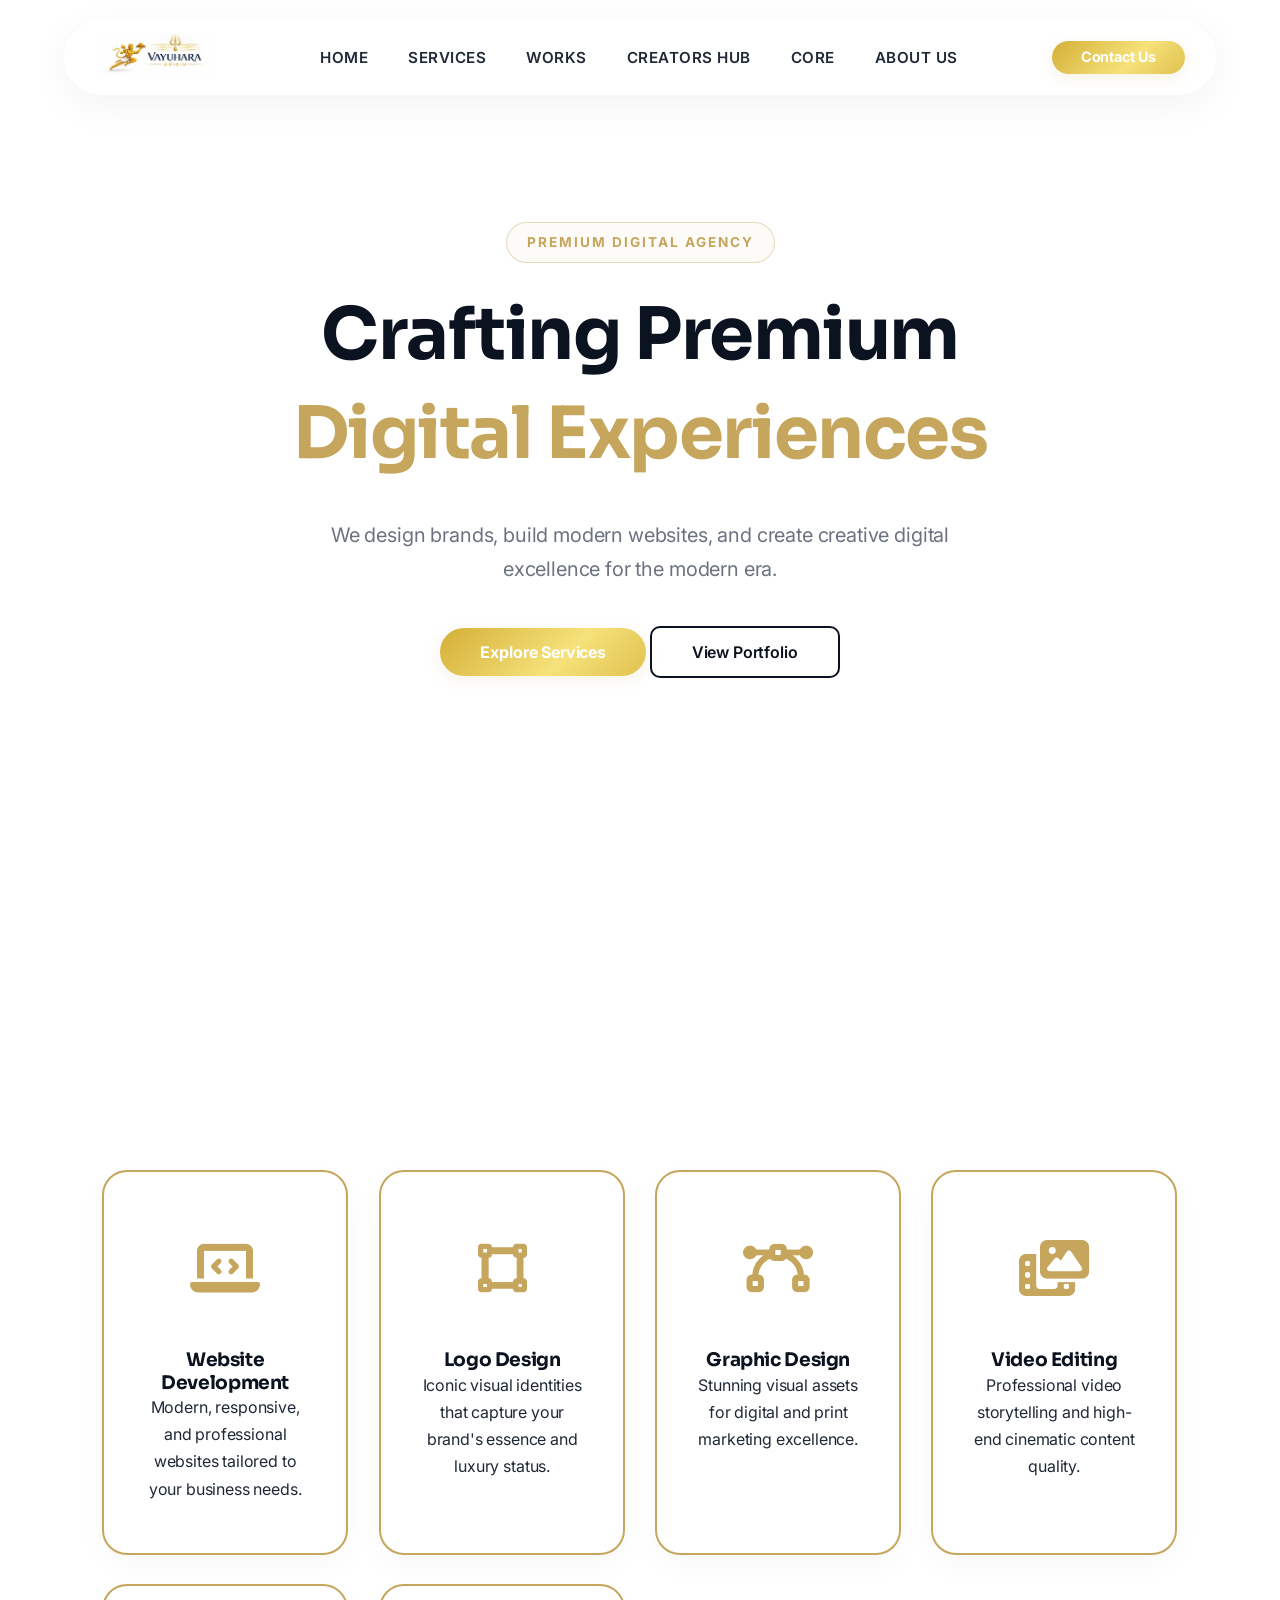
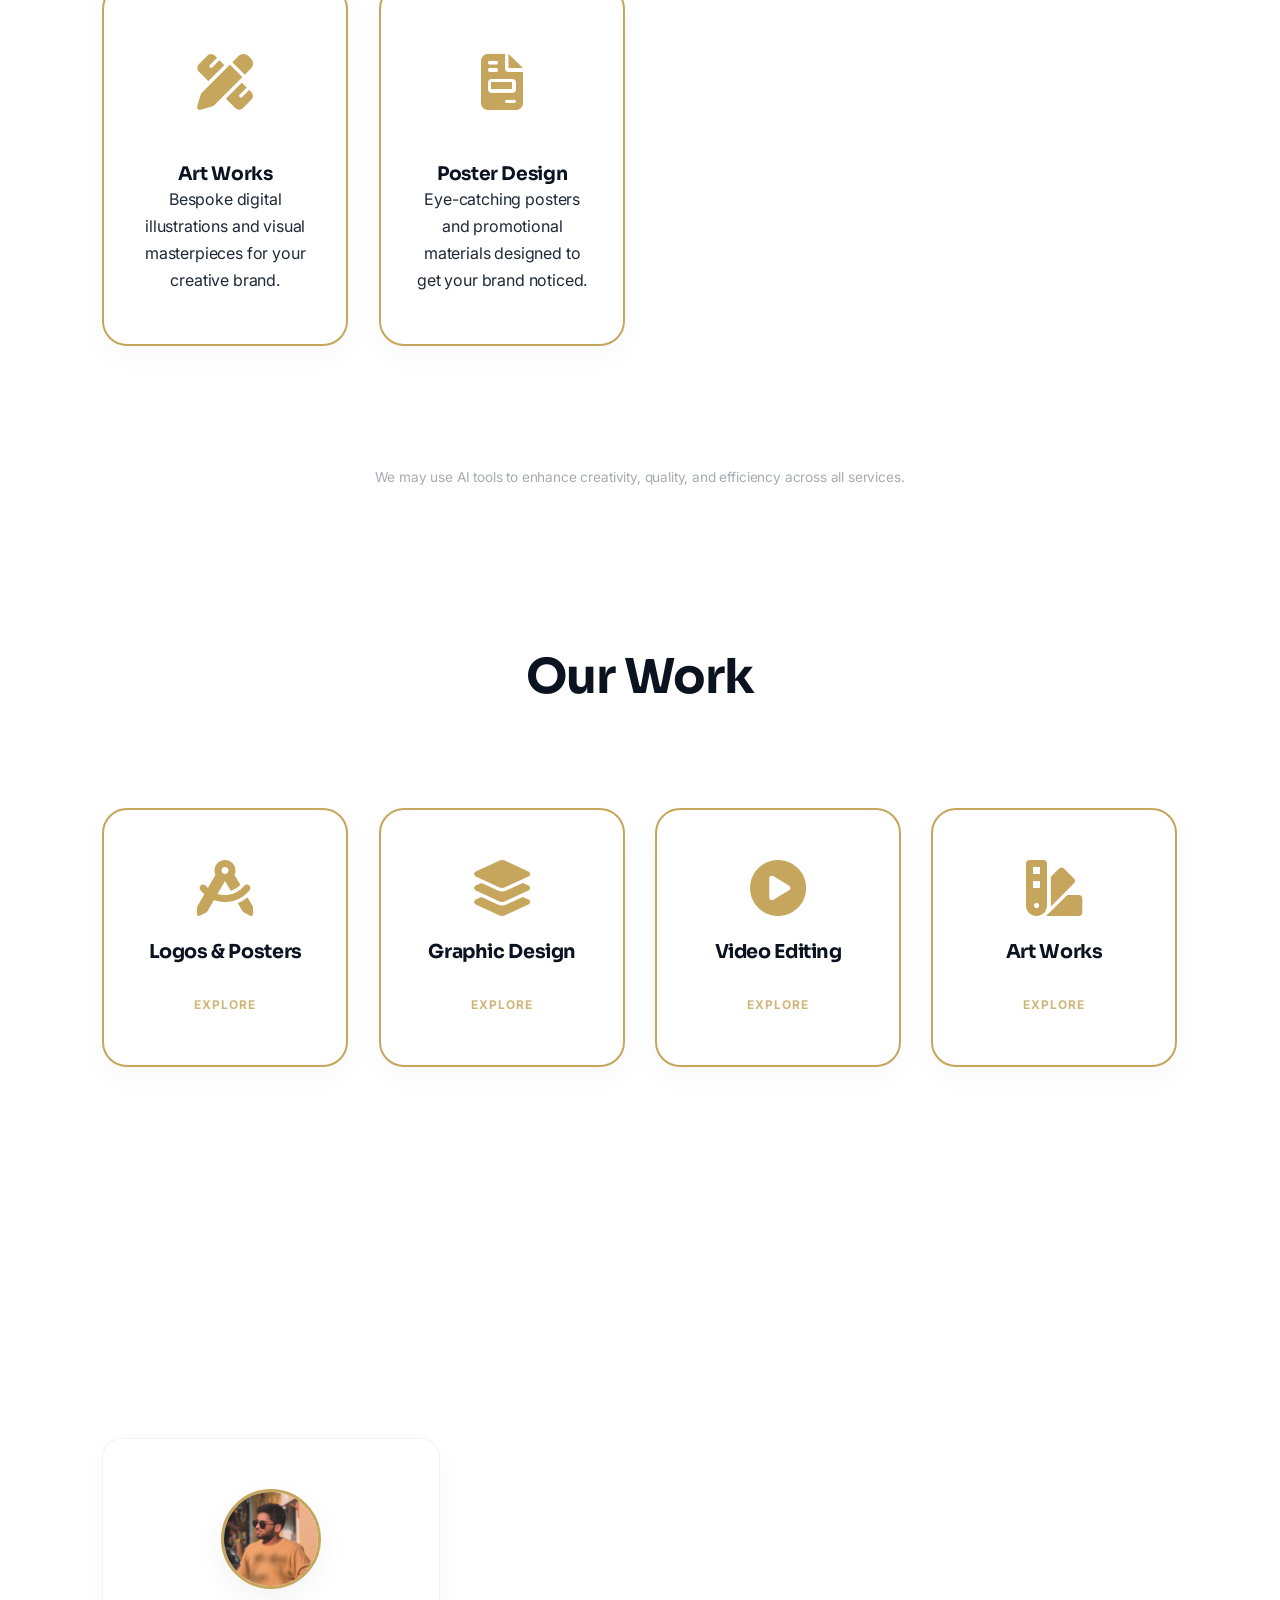
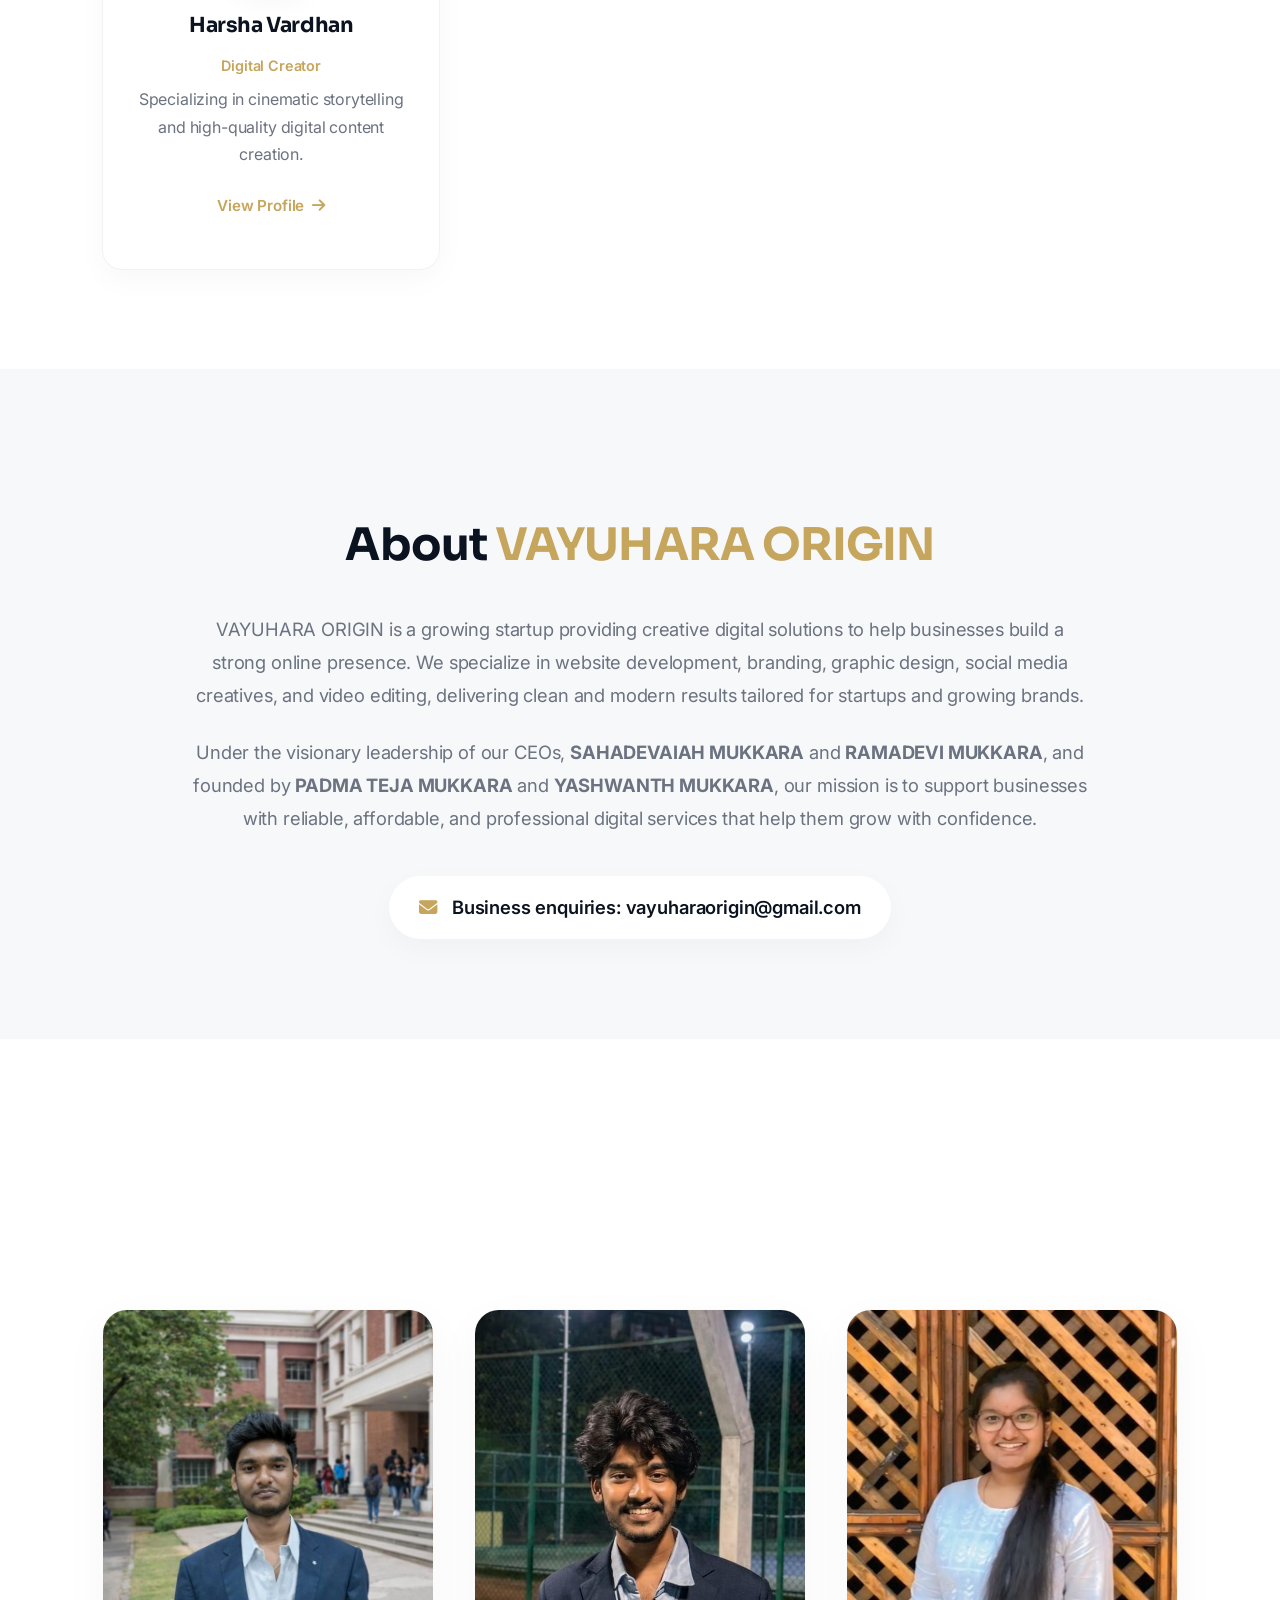
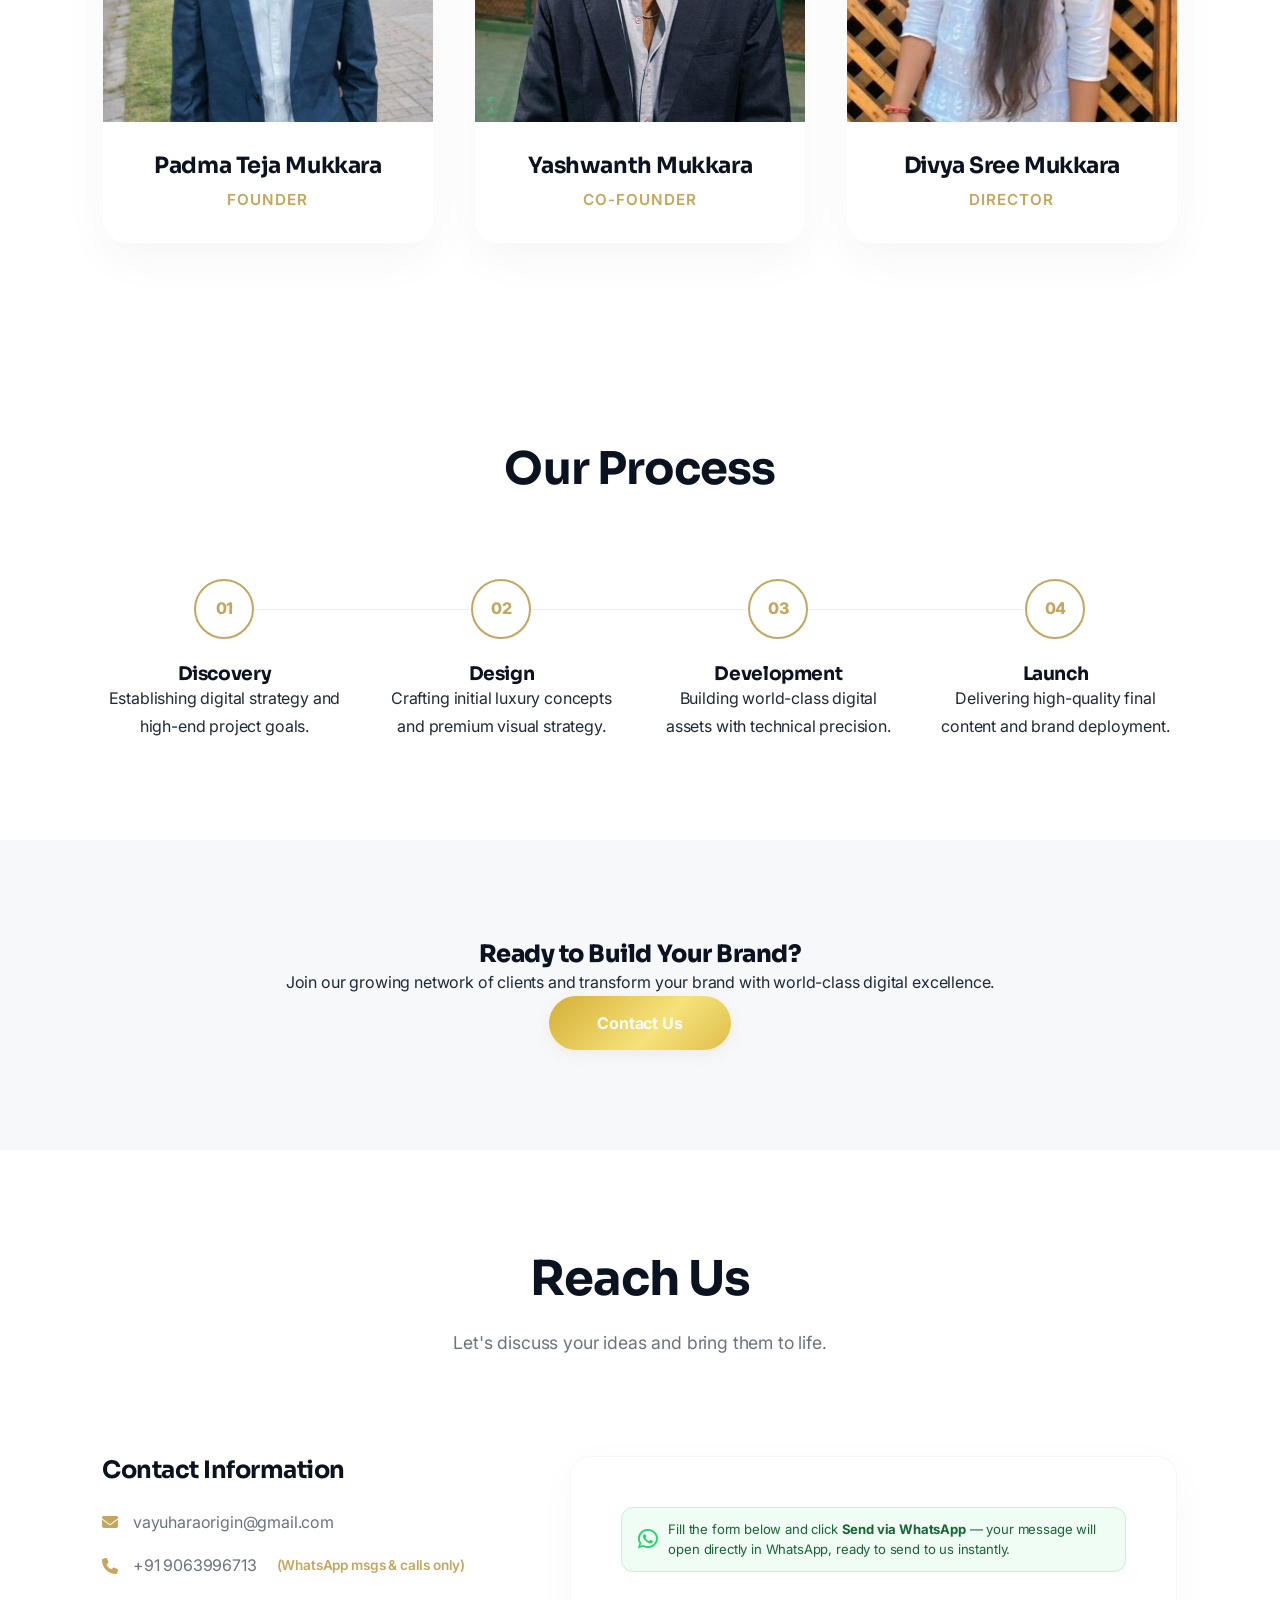
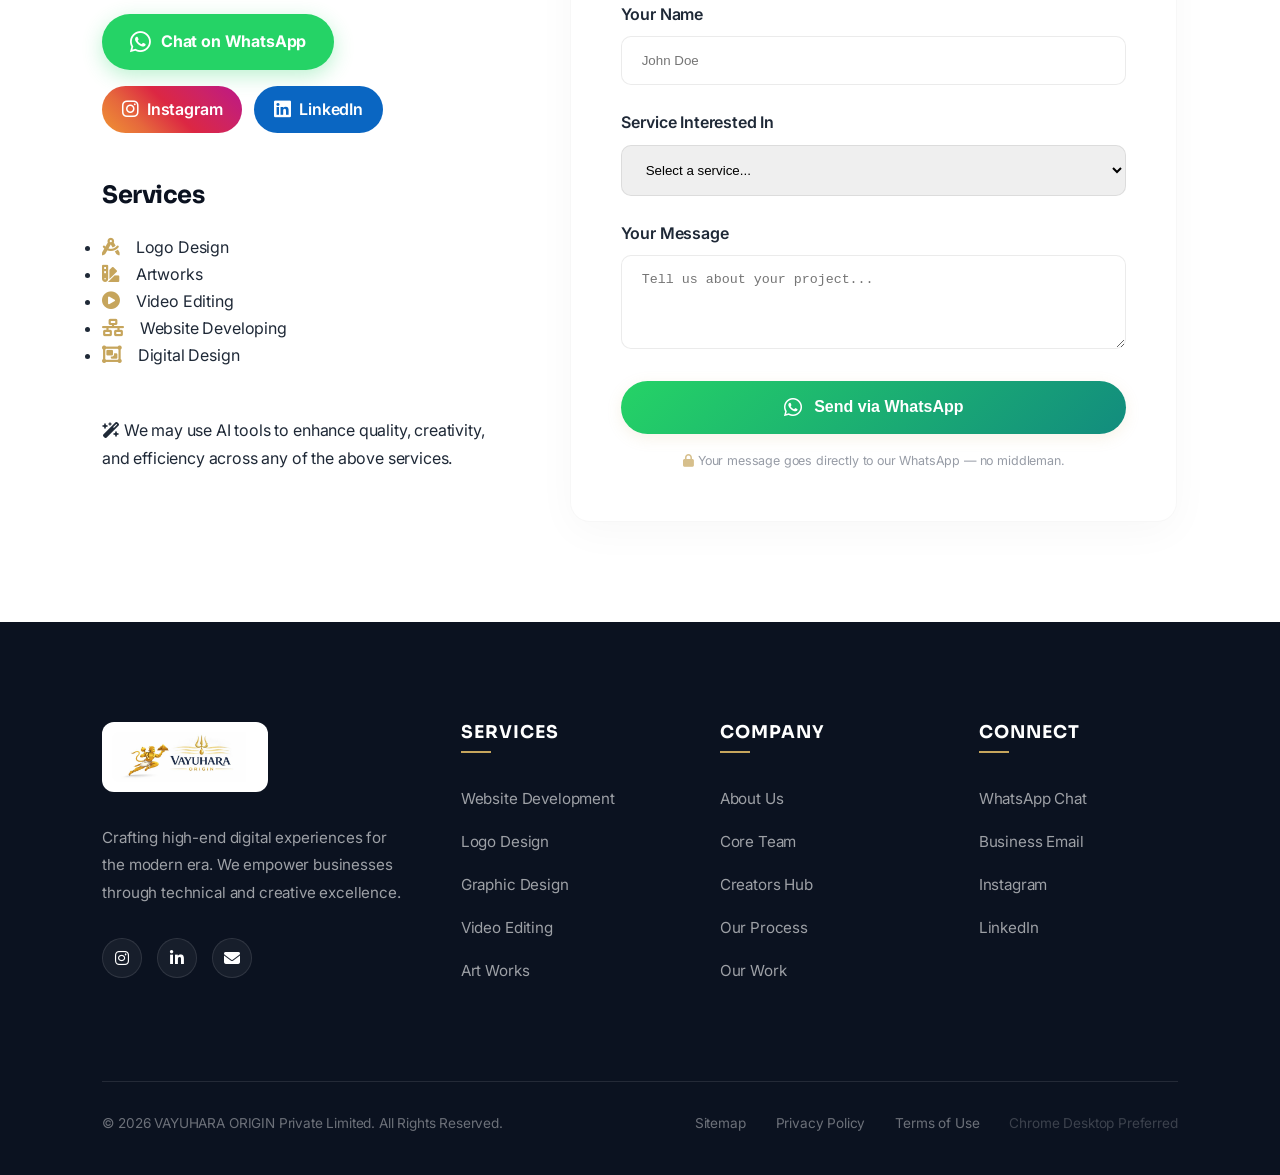
==== commit dcbe58dc: "Match Creators Hub photo styling to the premium profile page look (Gold border + Shadow)" ====
--- a/index.html
+++ b/index.html
@@ -171,7 +171,7 @@
 
         <div class="hub-grid">
             <div class="hub-card reveal delay-1">
-                <div class="hub-icon" style="overflow: hidden; padding: 0; border-radius: 50%;"><img src="harsha.jpg" alt="Harsha Vardhan" style="width: 100%; height: 100%; object-fit: cover;"></div>
+                <div class="hub-icon"><img src="harsha.jpg" alt="Harsha Vardhan" style="width: 100%; height: 100%; object-fit: cover;"></div>
                 <h3><a href="harsha-vardhan.html" target="_blank" style="color: inherit; text-decoration: none; transition: var(--transition);" onmouseover="this.style.color='var(--accent)'" onmouseout="this.style.color='inherit'">Harsha Vardhan</a></h3>
                 <p class="role-text" style="color: var(--accent); font-weight: 600; margin-bottom: 0.5rem; font-size: 0.9rem;">Digital Creator</p>
                 <p>Specializing in cinematic storytelling and high-quality digital content creation.</p>
--- a/style.css
+++ b/style.css
@@ -1288,7 +1288,7 @@
 }
 
 .hub-card {
-    background: var(--bg-soft);
+    background: var(--white);
     padding: 50px 35px;
     border-radius: 20px;
     box-shadow: 0 10px 30px rgba(0, 0, 0, 0.03);
@@ -1304,9 +1304,17 @@
 }
 
 .hub-icon {
-    font-size: 3rem;
-    color: var(--accent);
-    margin-bottom: 1.5rem;
+    width: 100px;
+    height: 100px;
+    margin: 0 auto 1.5rem;
+    background: var(--white);
+    border-radius: 50%;
+    display: flex;
+    align-items: center;
+    justify-content: center;
+    border: 3px solid var(--accent);
+    box-shadow: 0 10px 30px rgba(0,0,0,0.05);
+    overflow: hidden;
 }
 
 .hub-card h3 {
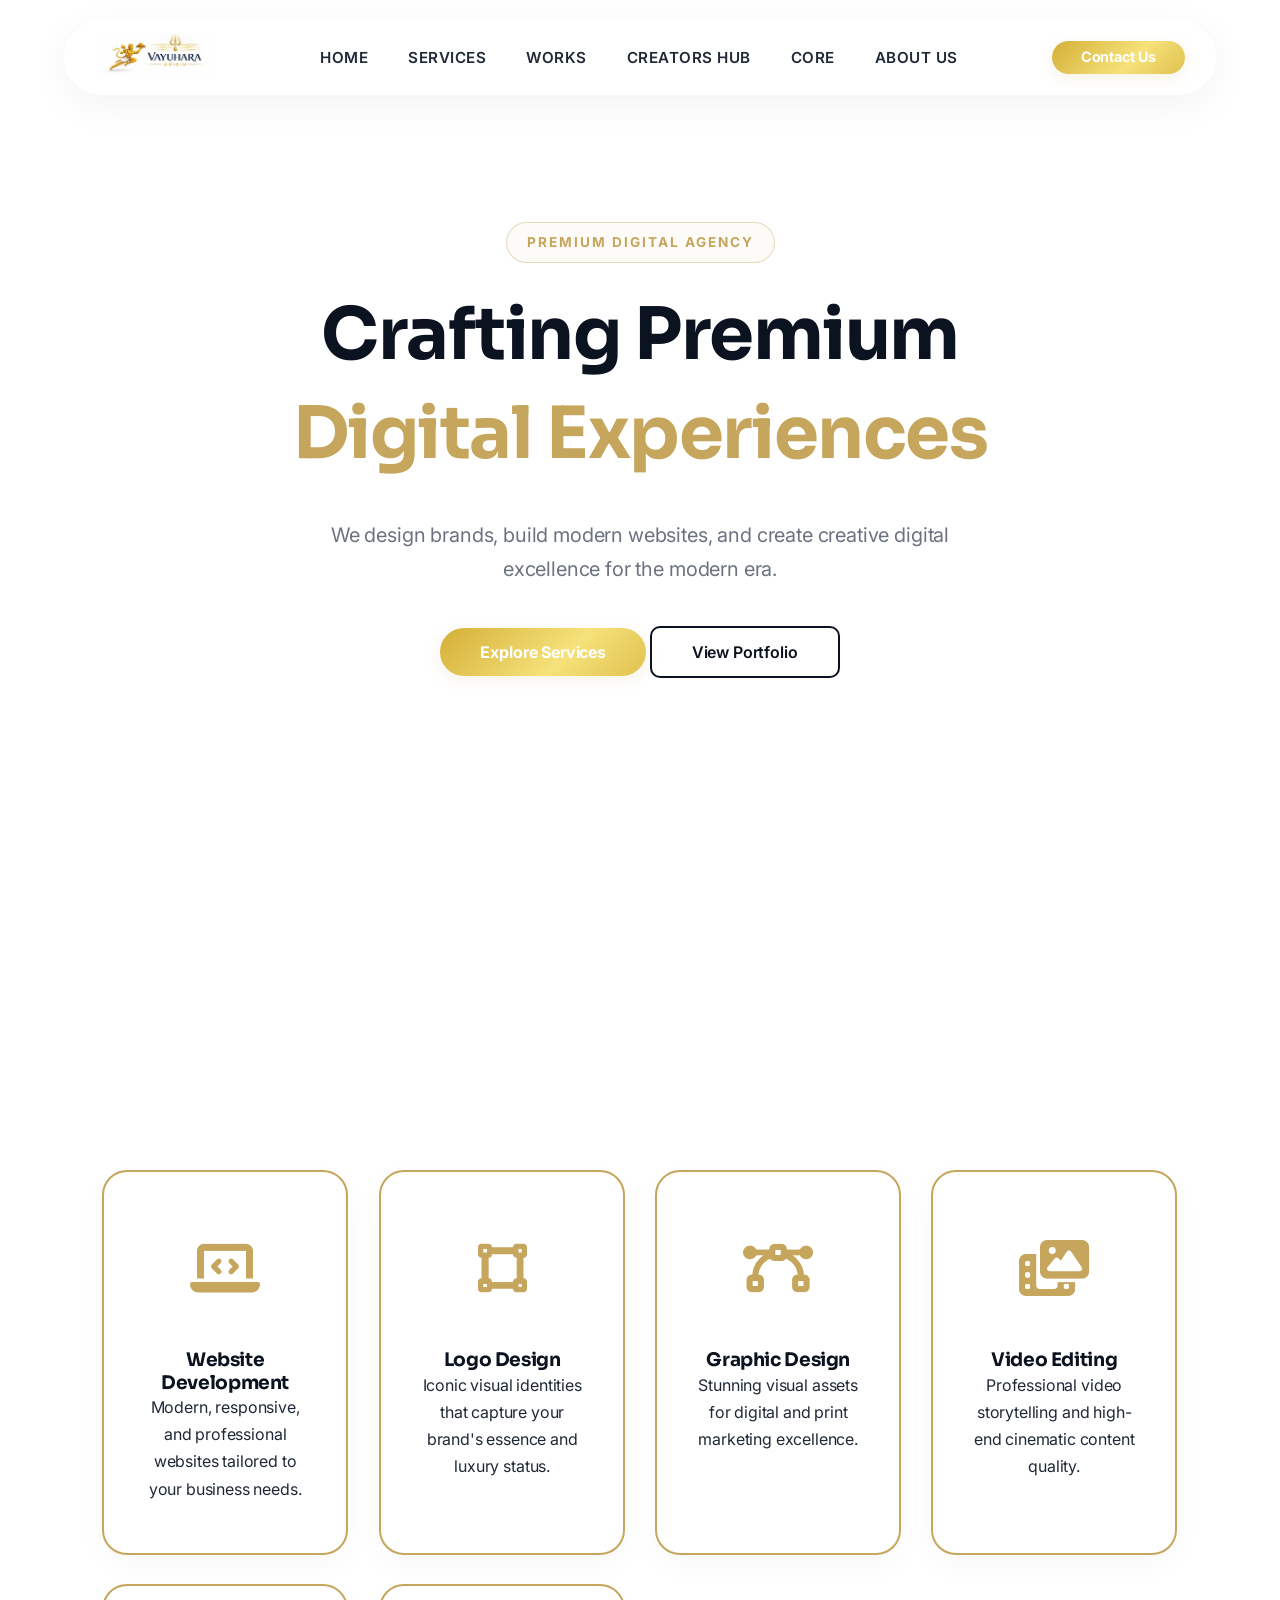
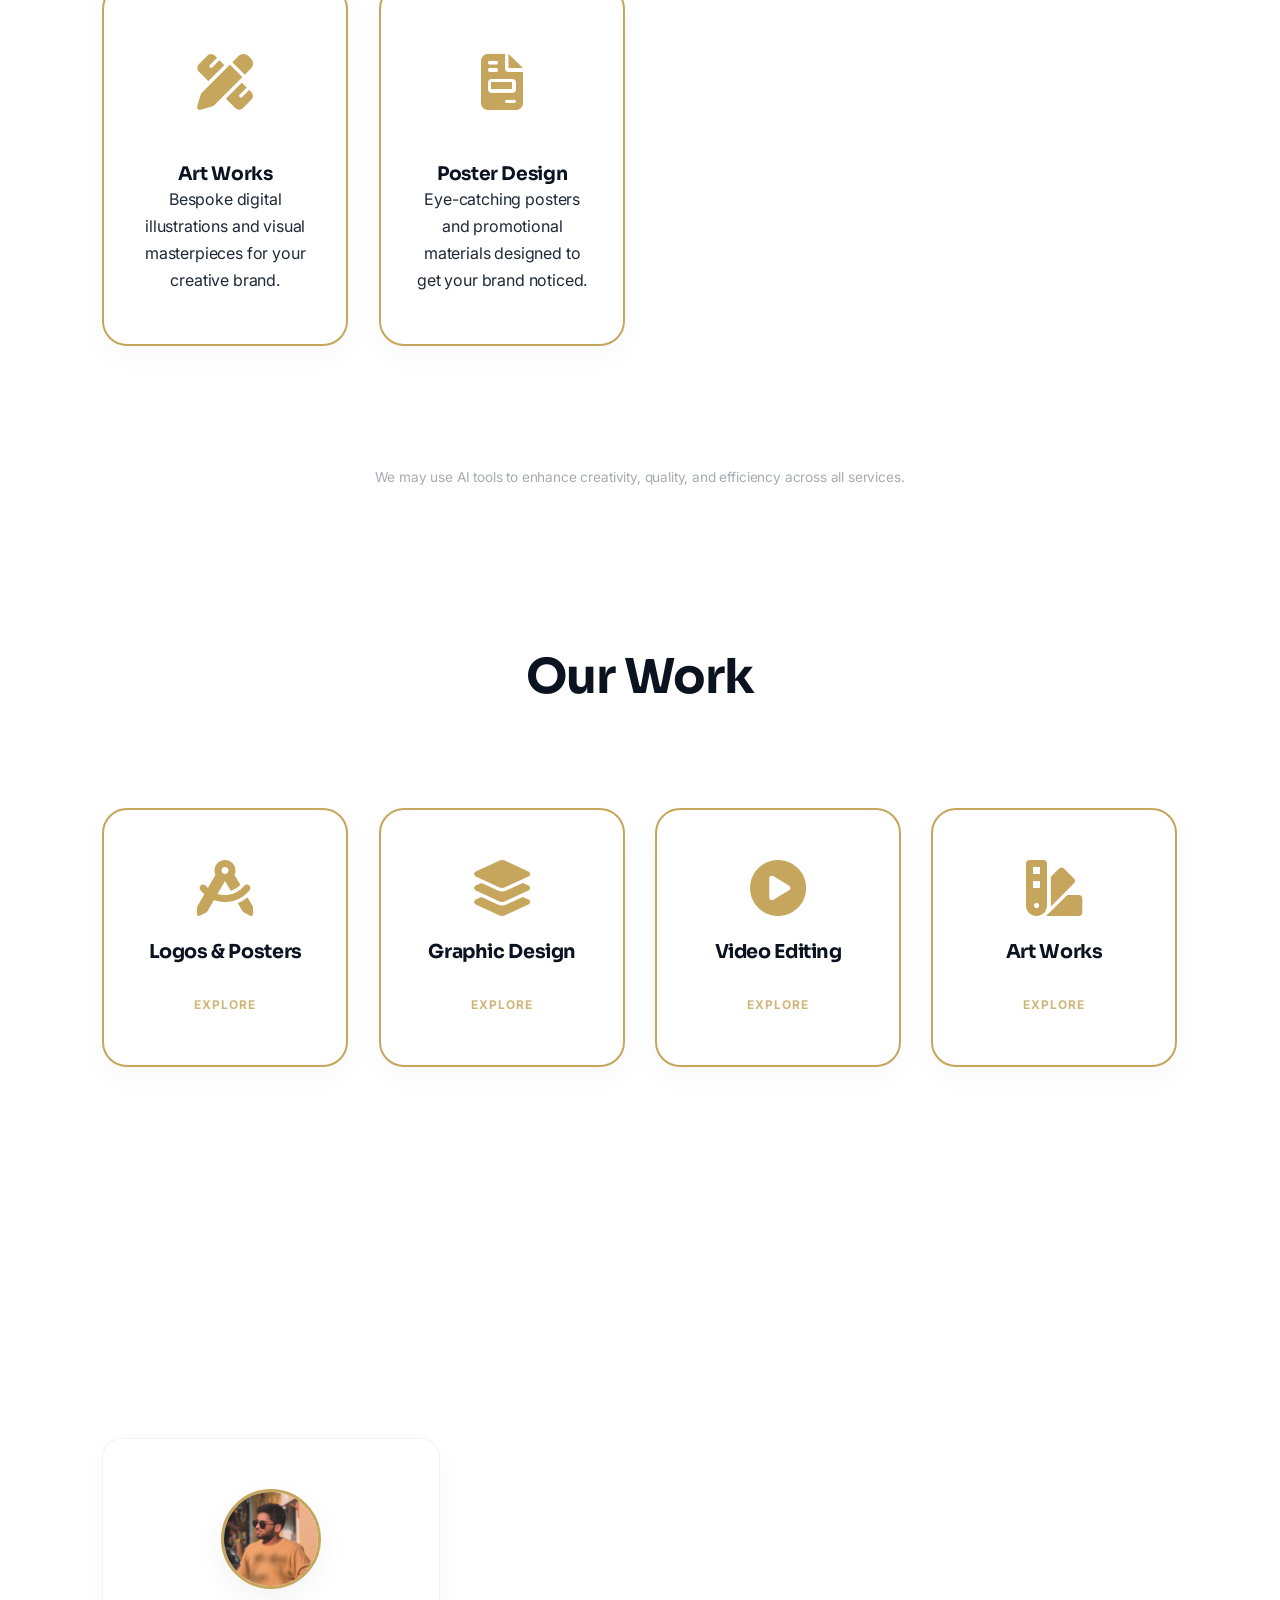
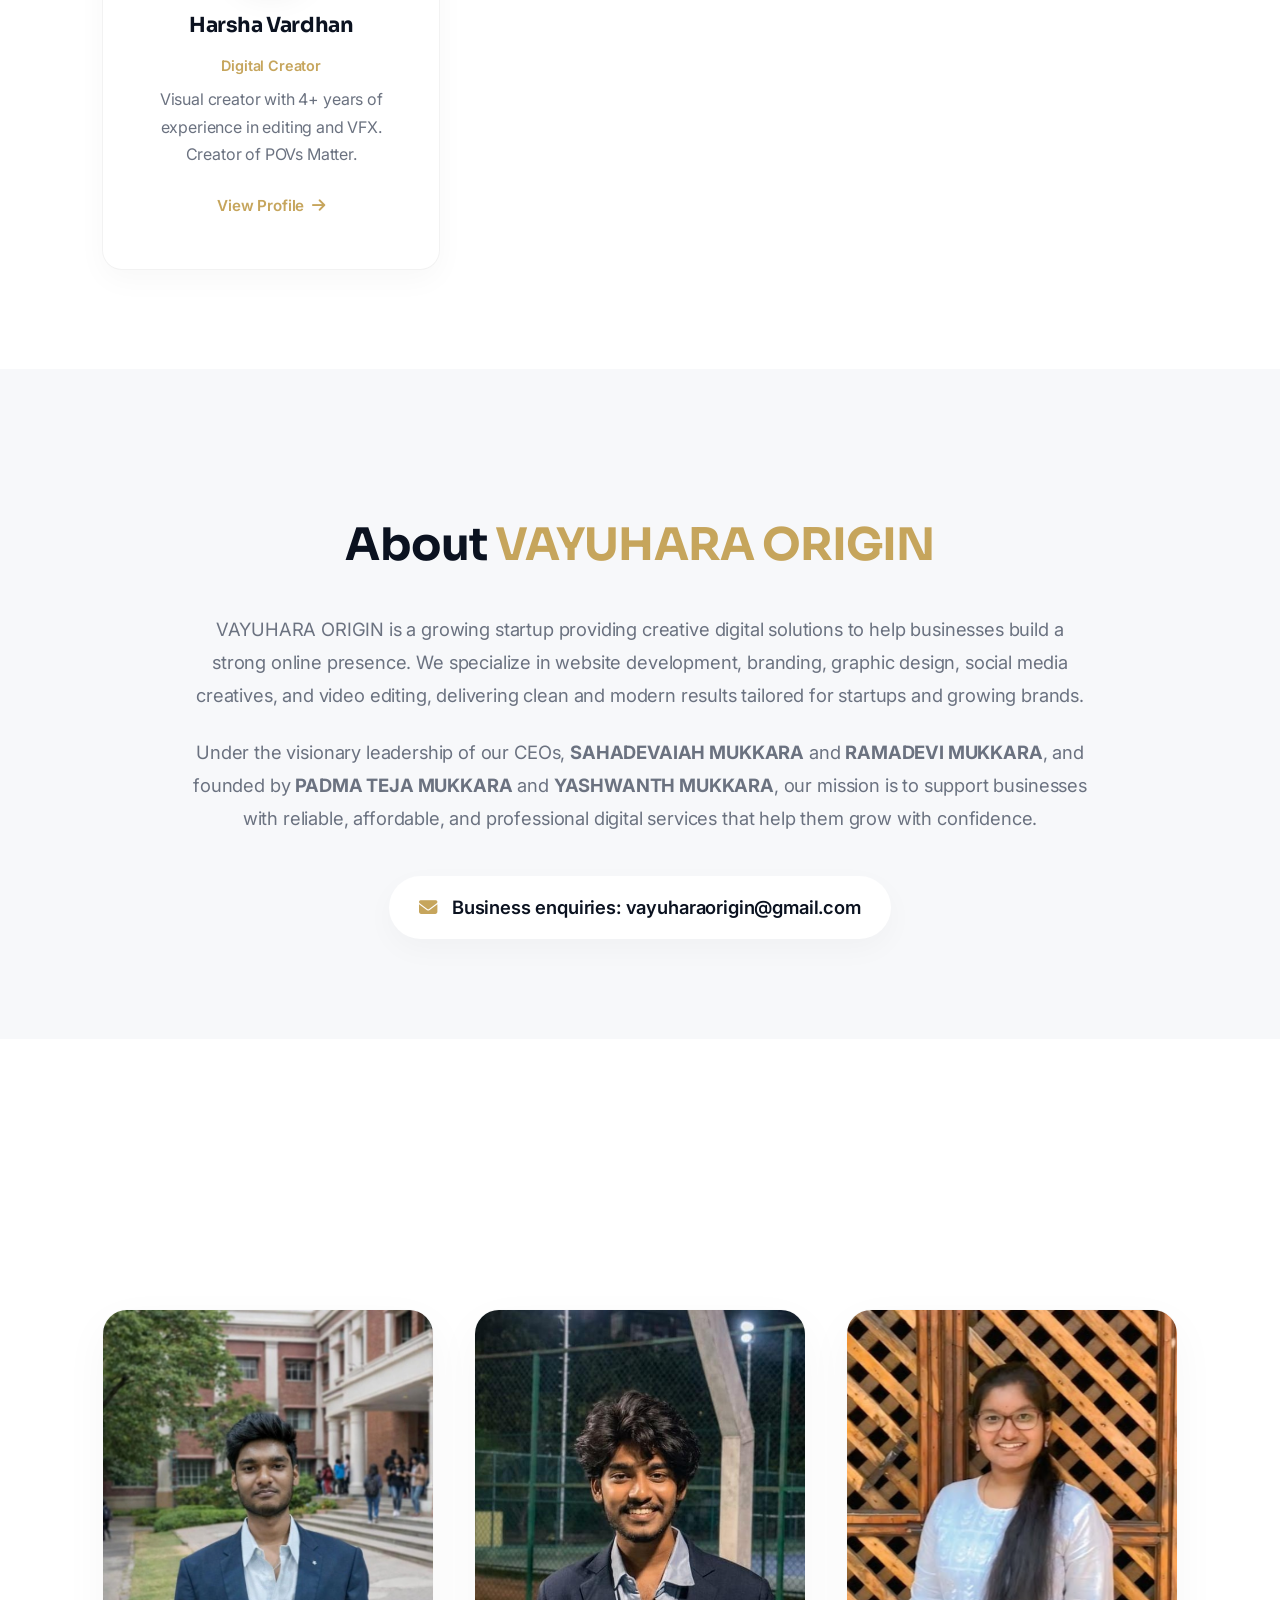
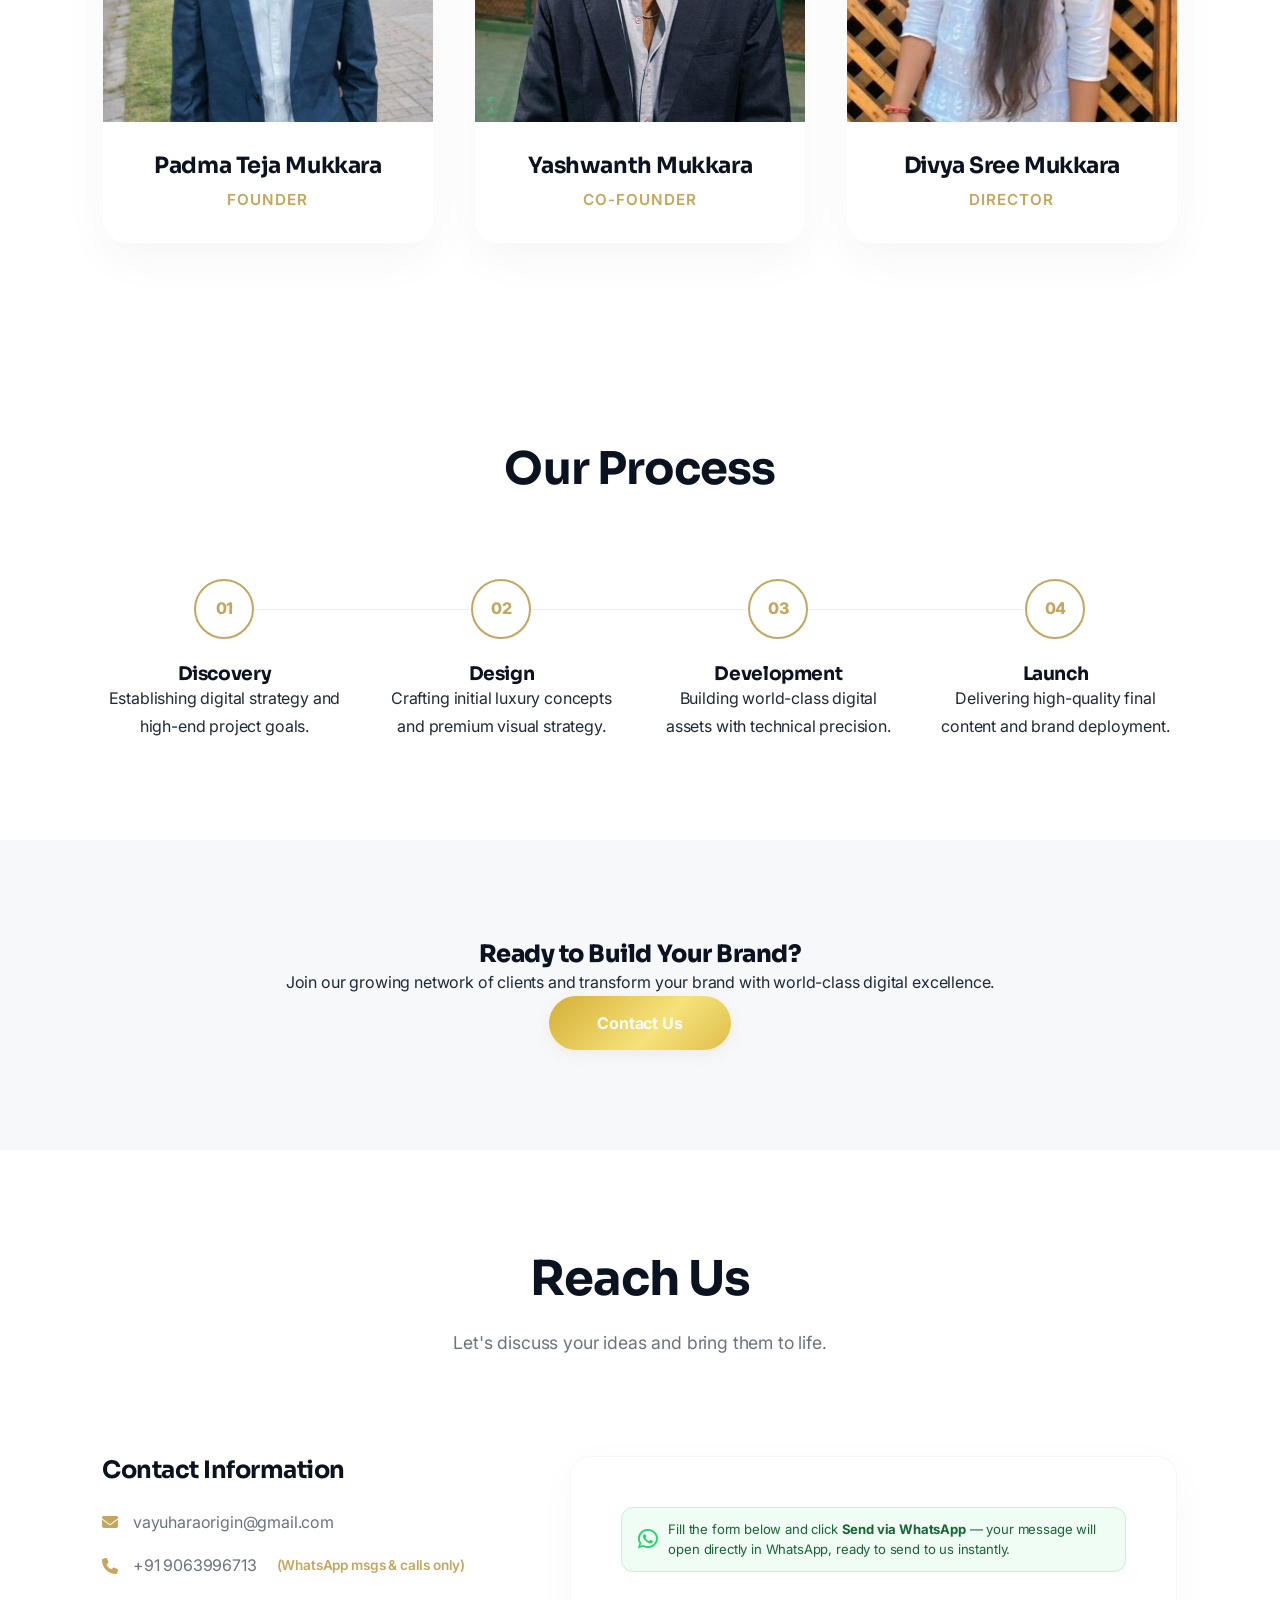
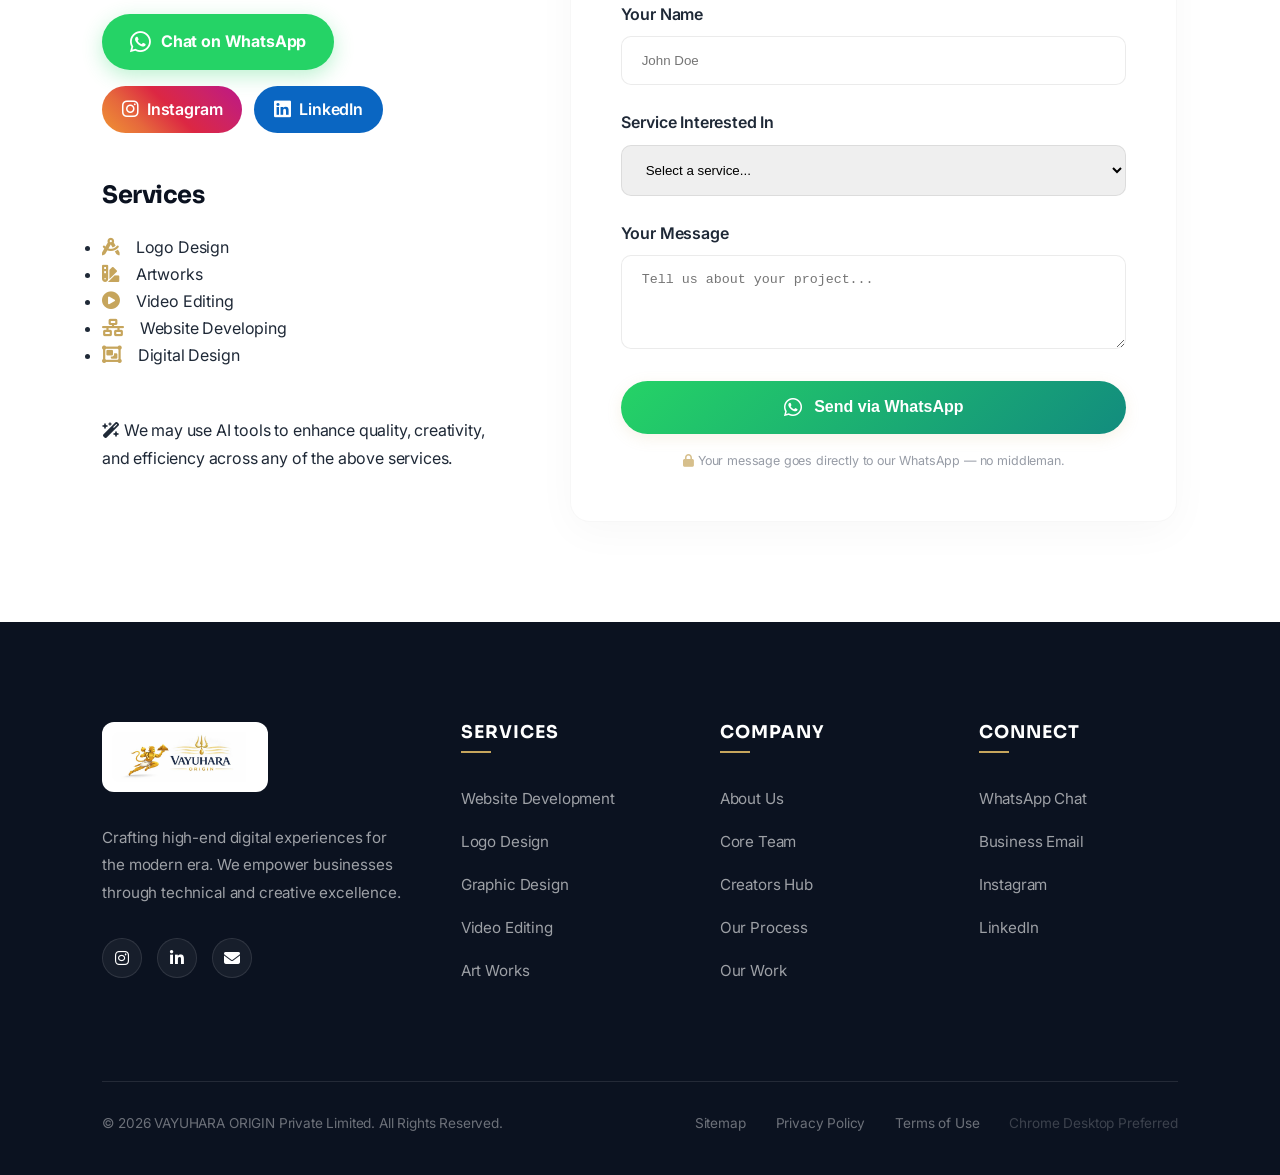
==== commit b5e50e9a: "Update Harsha's bio with new experience and POVs Matter details" ====
--- a/index.html
+++ b/index.html
@@ -174,7 +174,7 @@
                 <div class="hub-icon"><img src="harsha.jpg" alt="Harsha Vardhan" style="width: 100%; height: 100%; object-fit: cover;"></div>
                 <h3><a href="harsha-vardhan.html" target="_blank" style="color: inherit; text-decoration: none; transition: var(--transition);" onmouseover="this.style.color='var(--accent)'" onmouseout="this.style.color='inherit'">Harsha Vardhan</a></h3>
                 <p class="role-text" style="color: var(--accent); font-weight: 600; margin-bottom: 0.5rem; font-size: 0.9rem;">Digital Creator</p>
-                <p>Specializing in cinematic storytelling and high-quality digital content creation.</p>
+                <p>Visual creator with 4+ years of experience in editing and VFX. Creator of POVs Matter.</p>
                 <a href="harsha-vardhan.html" target="_blank" class="hub-link">View Profile <i class="fas fa-arrow-right"></i></a>
             </div>
             <!-- 
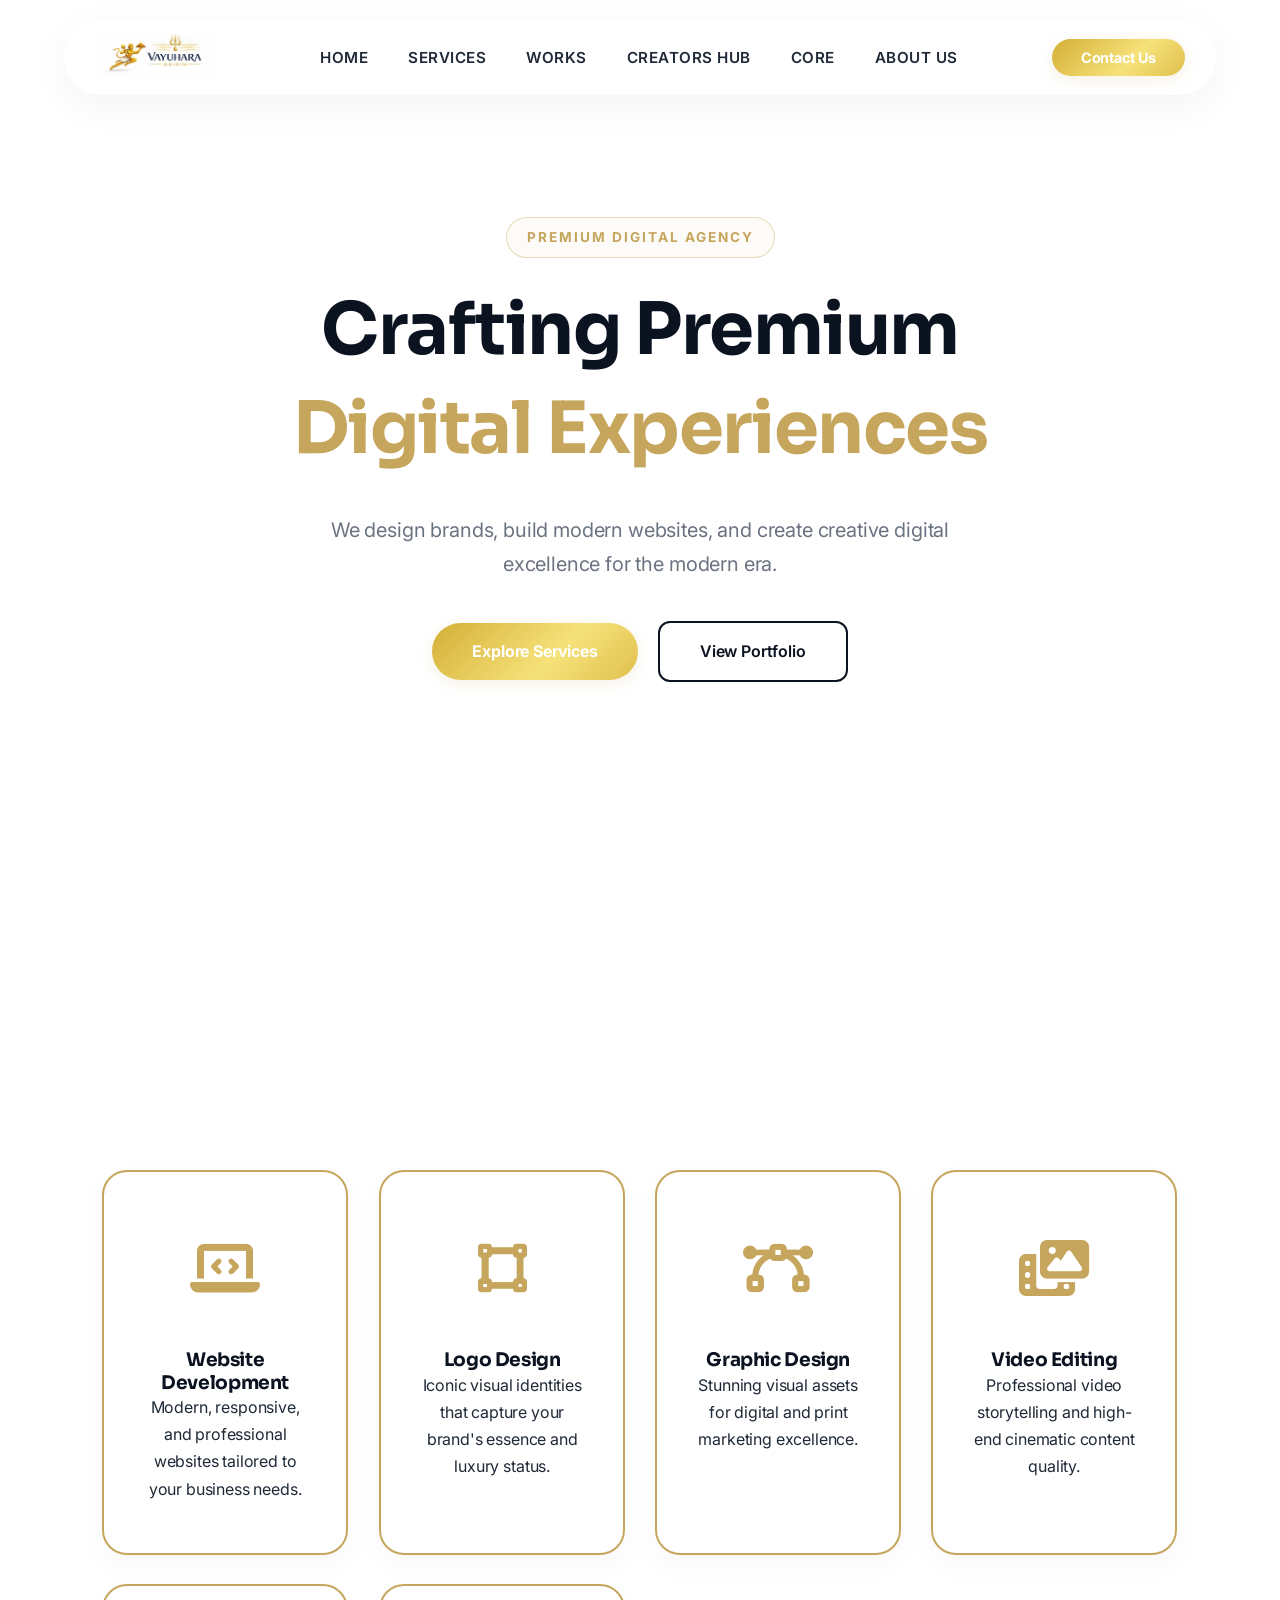
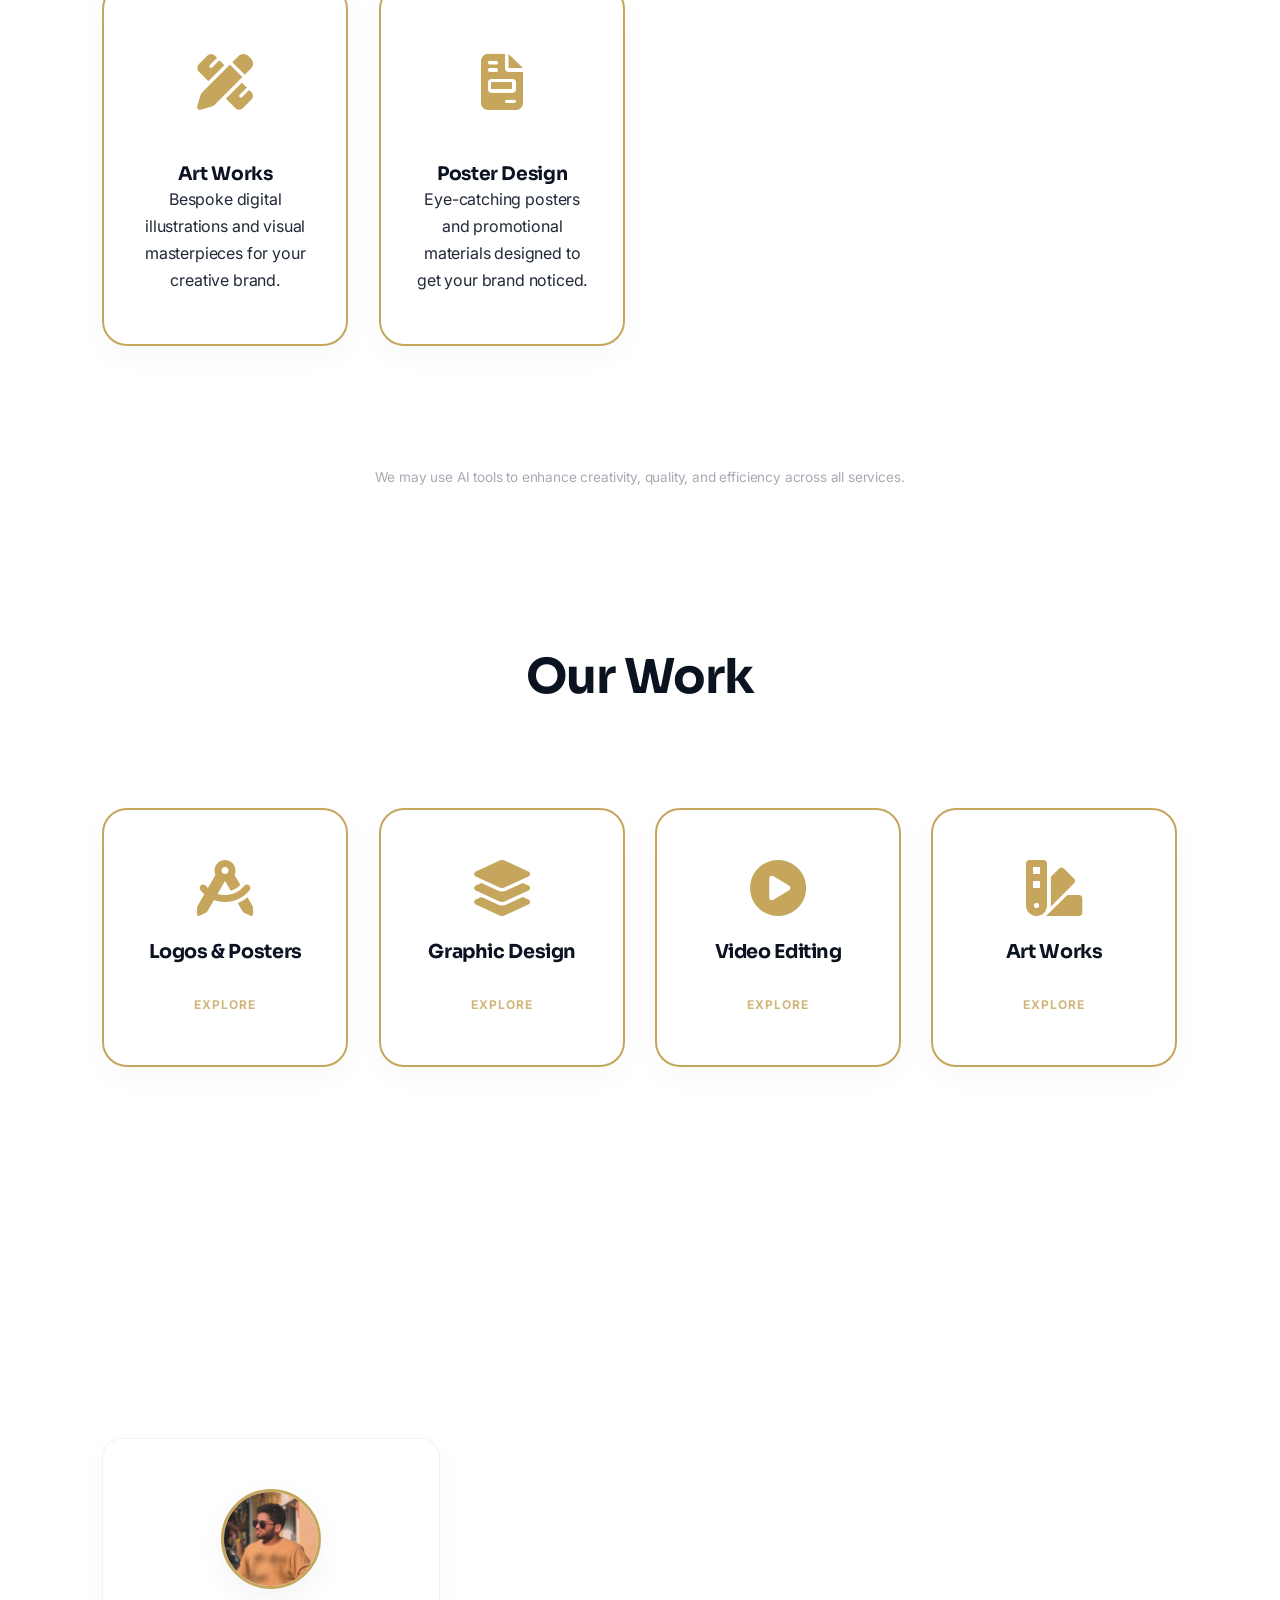
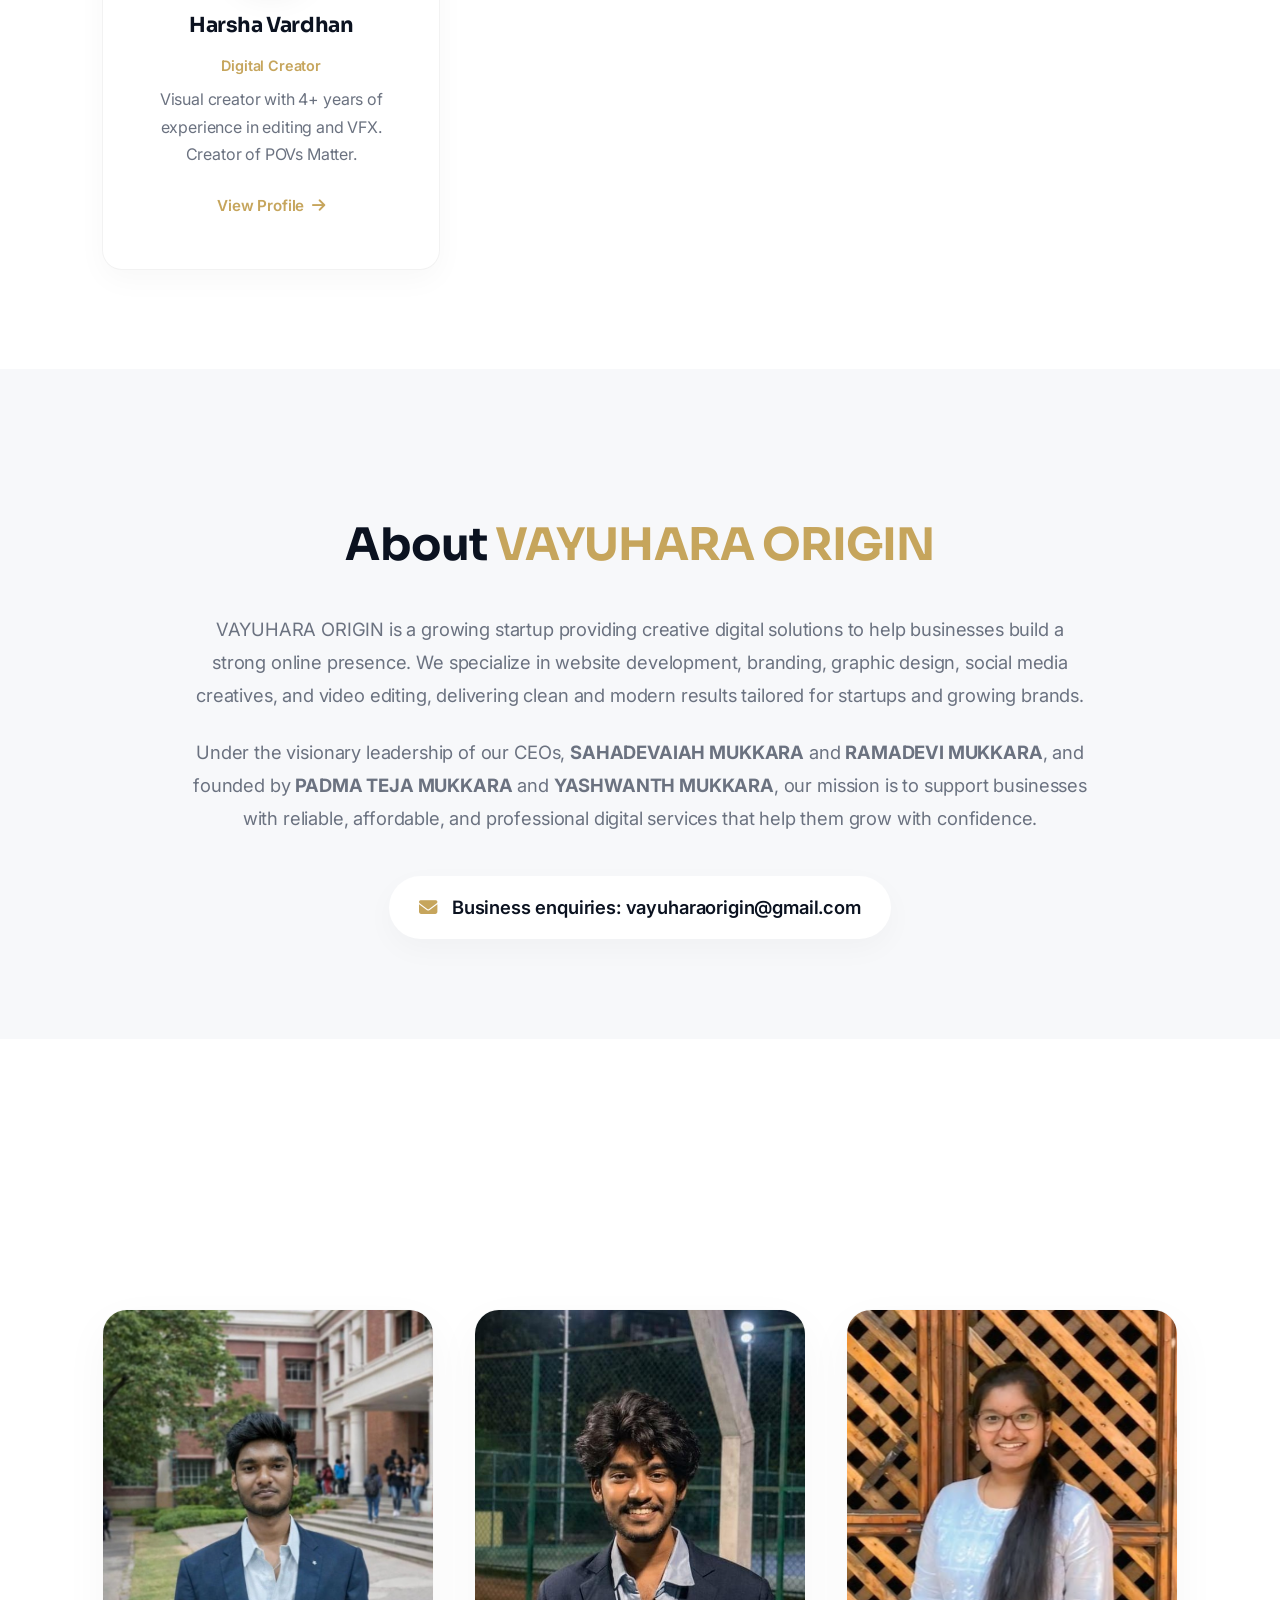
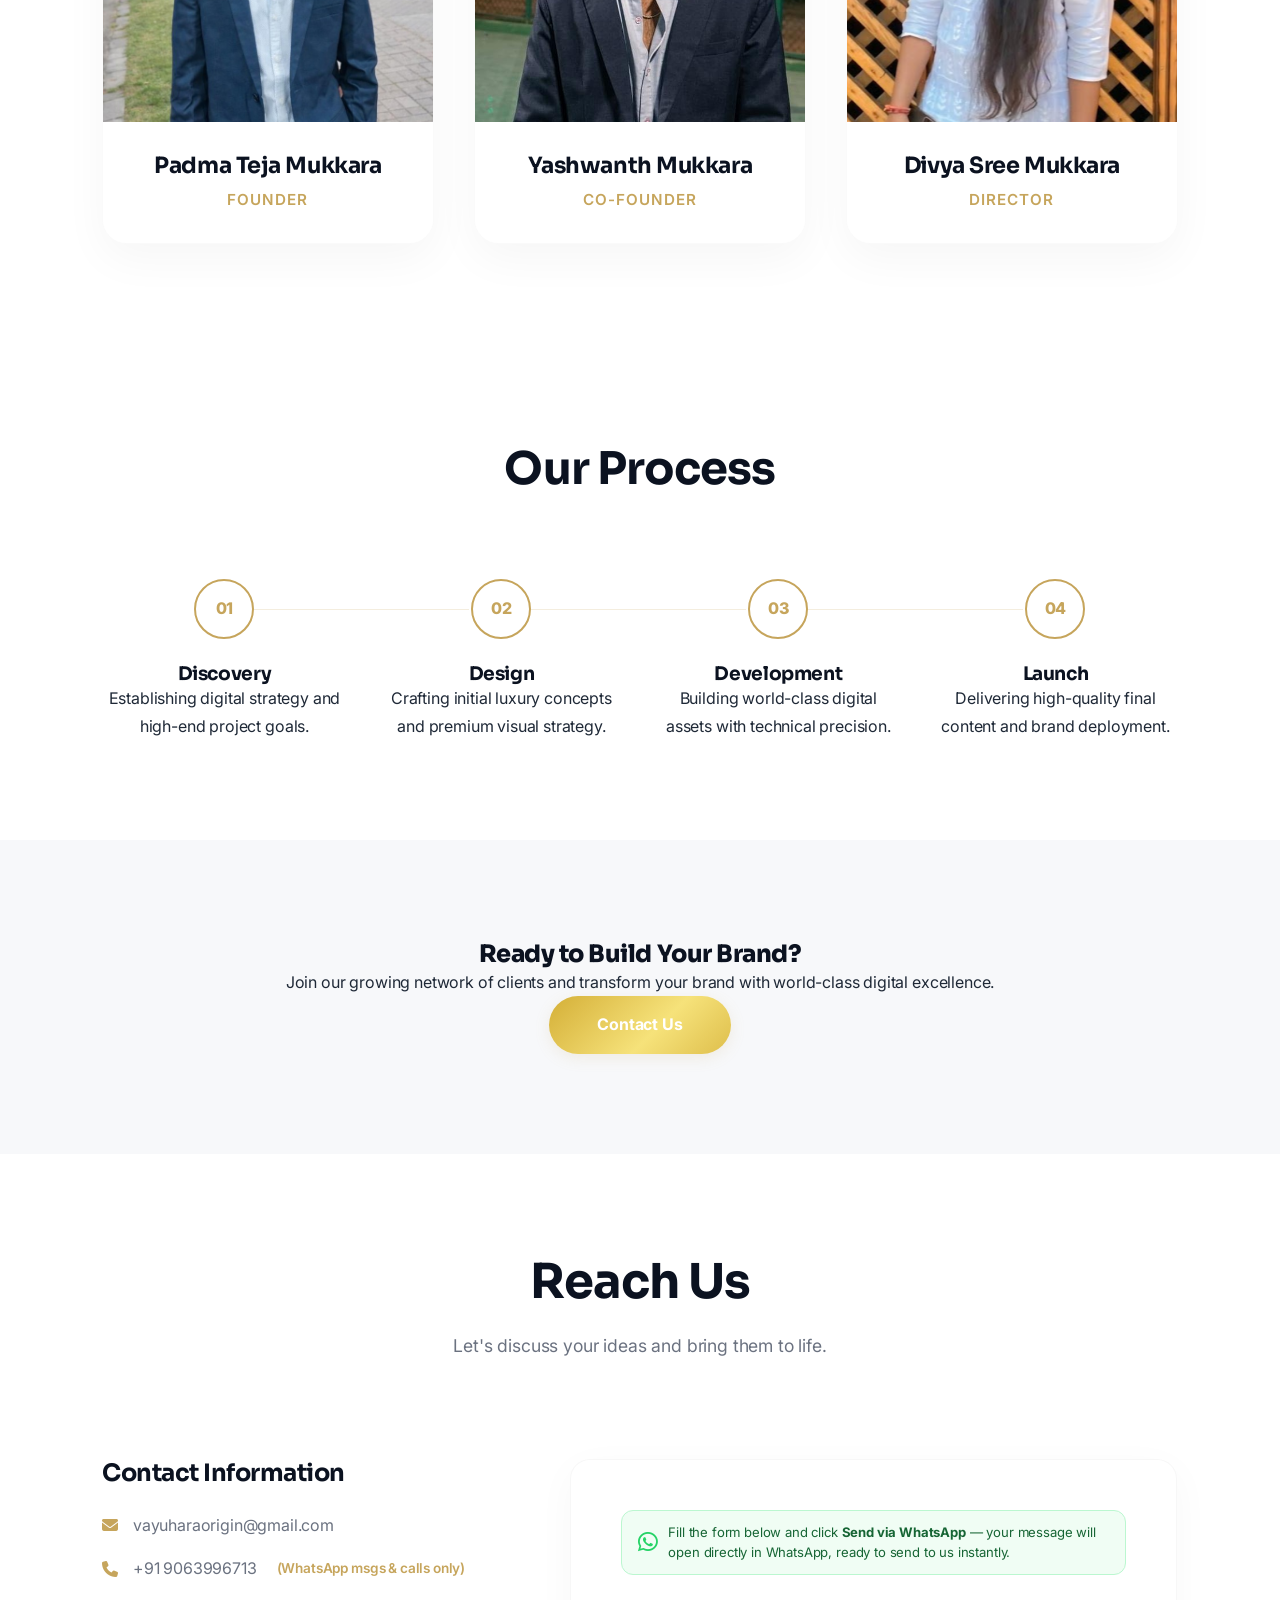
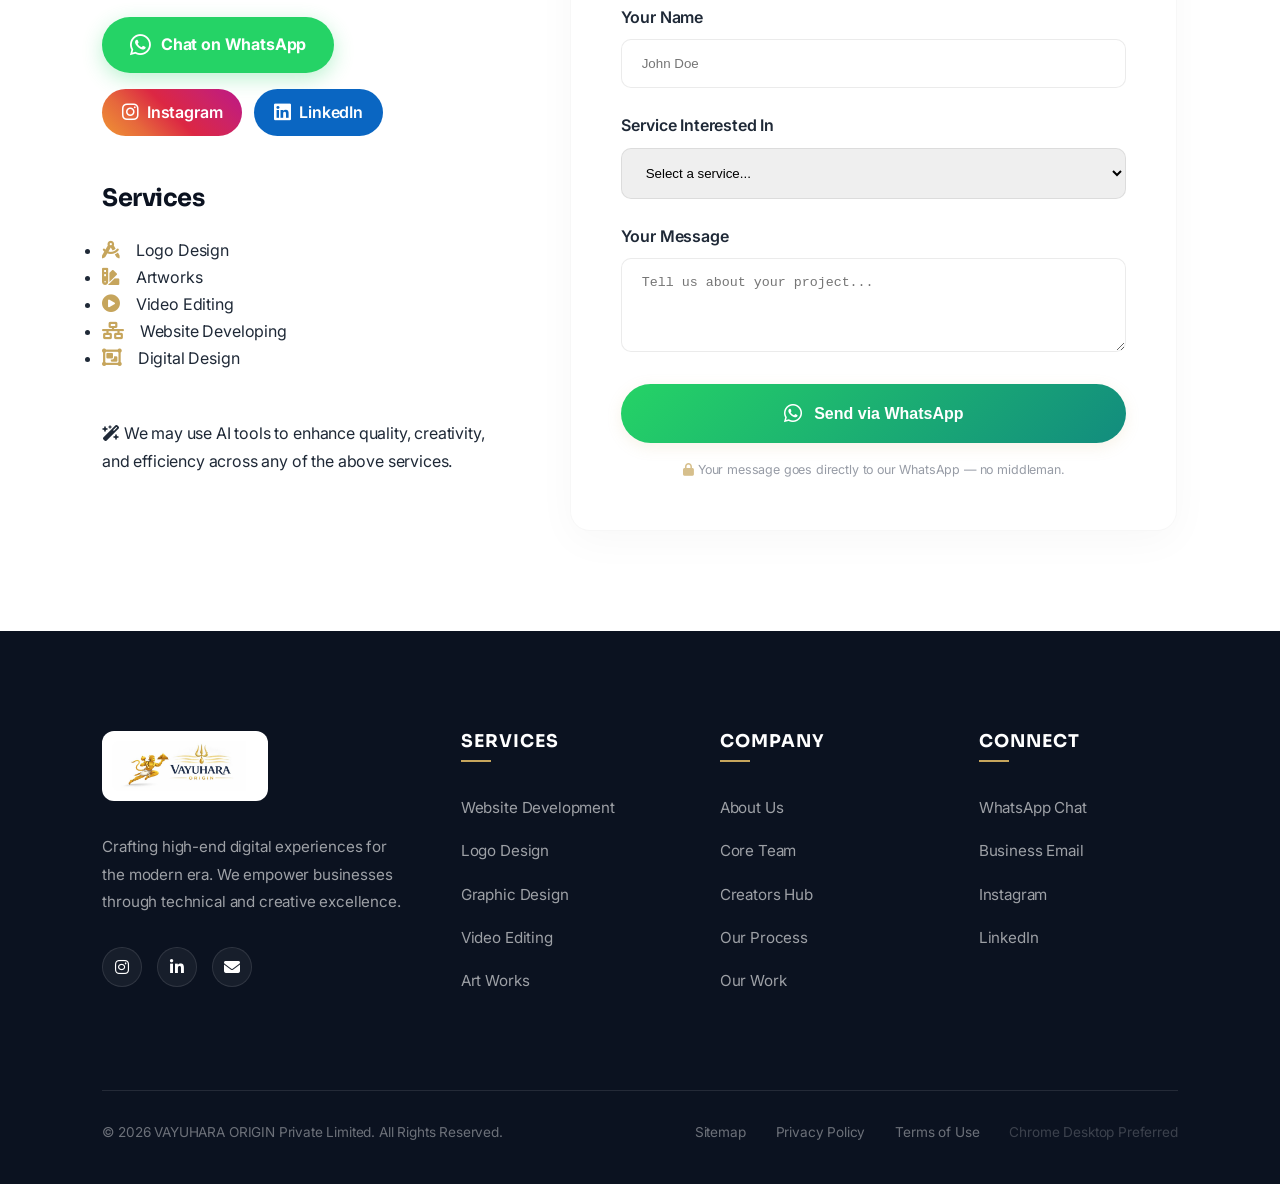
==== commit 0ea28fd9: "Update portfolio folders to link to separate pages" ====
--- a/index.html
+++ b/index.html
@@ -137,26 +137,26 @@
         </div>
         
         <div class="portfolio-grid">
-            <div class="portfolio-card folder-clickable reveal delay-1" onclick="openProjectFolder('Logos & Posters')">
+            <a href="logo-design.html" class="portfolio-card folder-clickable reveal delay-1">
                 <i class="fas fa-compass-drafting"></i>
                 <h3>Logos & Posters</h3>
                 <span class="folder-status">Explore</span>
-            </div>
-            <div class="portfolio-card reveal folder-clickable delay-2" onclick="openProjectFolder('Graphic Design')">
+            </a>
+            <a href="graphic-design.html" class="portfolio-card reveal folder-clickable delay-2">
                 <i class="fas fa-layer-group"></i>
                 <h3>Graphic Design</h3>
                 <span class="folder-status">Explore</span>
-            </div>
-            <div class="portfolio-card reveal folder-clickable delay-3" onclick="openProjectFolder('Video Editing')">
+            </a>
+            <a href="video-editing.html" class="portfolio-card reveal folder-clickable delay-3">
                 <i class="fas fa-play-circle"></i>
                 <h3>Video Editing</h3>
                 <span class="folder-status">Explore</span>
-            </div>
-            <div class="portfolio-card reveal folder-clickable delay-4" onclick="openProjectFolder('Art Works')">
+            </a>
+            <a href="art-works.html" class="portfolio-card reveal folder-clickable delay-4">
                 <i class="fas fa-swatchbook"></i>
                 <h3>Art Works</h3>
                 <span class="folder-status">Explore</span>
-            </div>
+            </a>
         </div>
     </section>
 
--- a/style.css
+++ b/style.css
@@ -83,15 +83,21 @@
     transition: all 0.4s ease;
 }
 
-.pill-nav.sticky {
-    top: 10px;
-    background: rgba(255, 255, 255, 0.95);
-    box-shadow: 0 15px 50px rgba(0, 0, 0, 0.08);
-}
-
 .pill-nav .logo img {
     height: 45px;
     transition: var(--transition);
+}
+
+/* Compact sticky header on scroll */
+.pill-nav.sticky {
+    top: 10px;
+    padding: 8px 25px;
+    background: rgba(255, 255, 255, 0.95);
+    box-shadow: 0 15px 50px rgba(0, 0, 0, 0.08);
+}
+
+.pill-nav.sticky .logo img {
+    height: 38px;
 }
 
 .pill-nav .nav-links {
@@ -228,15 +234,26 @@
 
 /* Buttons */
 .btn {
-    padding: 1rem 2.5rem;
-    border-radius: 10px;
+    padding: 1.2rem 2.5rem; /* Increased vertical padding for better balance */
+    border-radius: 12px;
     font-weight: 600;
     cursor: pointer;
     transition: var(--transition);
     display: inline-flex;
     align-items: center;
+    justify-content: center;
+    text-align: center;
     gap: 12px;
-    line-height: 1;
+    line-height: 1.2;
+    width: auto;
+    user-select: none;
+    -webkit-tap-highlight-color: transparent;
+}
+
+/* Tactile feedback for mobile */
+.btn:active {
+    transform: scale(0.96);
+    filter: brightness(0.9);
 }
 
 .btn-primary {
@@ -329,6 +346,13 @@
     color: var(--text-light);
     margin-bottom: 3rem;
     max-width: 650px;
+}
+
+.cta-group {
+    display: flex;
+    gap: 20px;
+    flex-wrap: wrap;
+    align-items: center;
 }
 
 .center-cta {
@@ -1536,19 +1560,20 @@
 
 @media (max-width: 768px) {
     .scattered-hero {
-        padding-top: 140px !important;
-        padding-bottom: 80px !important;
+        padding-top: 130px !important;
+        padding-bottom: 70px !important;
     }
     .cta-group {
+        display: flex; /* Explicitly set display: flex */
         flex-direction: column;
         width: 100%;
-        max-width: 300px;
-        margin-left: auto;
-        margin-right: auto;
+        max-width: 320px;
+        margin: 0 auto;
+        gap: 15px; /* Spacing to prevent overlap */
     }
     .btn {
         width: 100%;
-        text-align: center;
+        padding: 1.1rem 2rem; /* Optimized for mobile */
     }
 }
 
@@ -1596,11 +1621,17 @@
 @media (max-width: 480px) {
     .pill-nav {
         padding: 8px 15px !important;
-        width: 95% !important;
-    }
+        width: 92% !important;
+    }
+
     .pill-nav .logo img {
         height: 35px !important;
     }
+
+    .pill-nav.sticky .logo img {
+        height: 32px !important;
+    }
+
     .nav-cta {
         display: none !important; /* Hide CTA on very small phones to save space */
     }
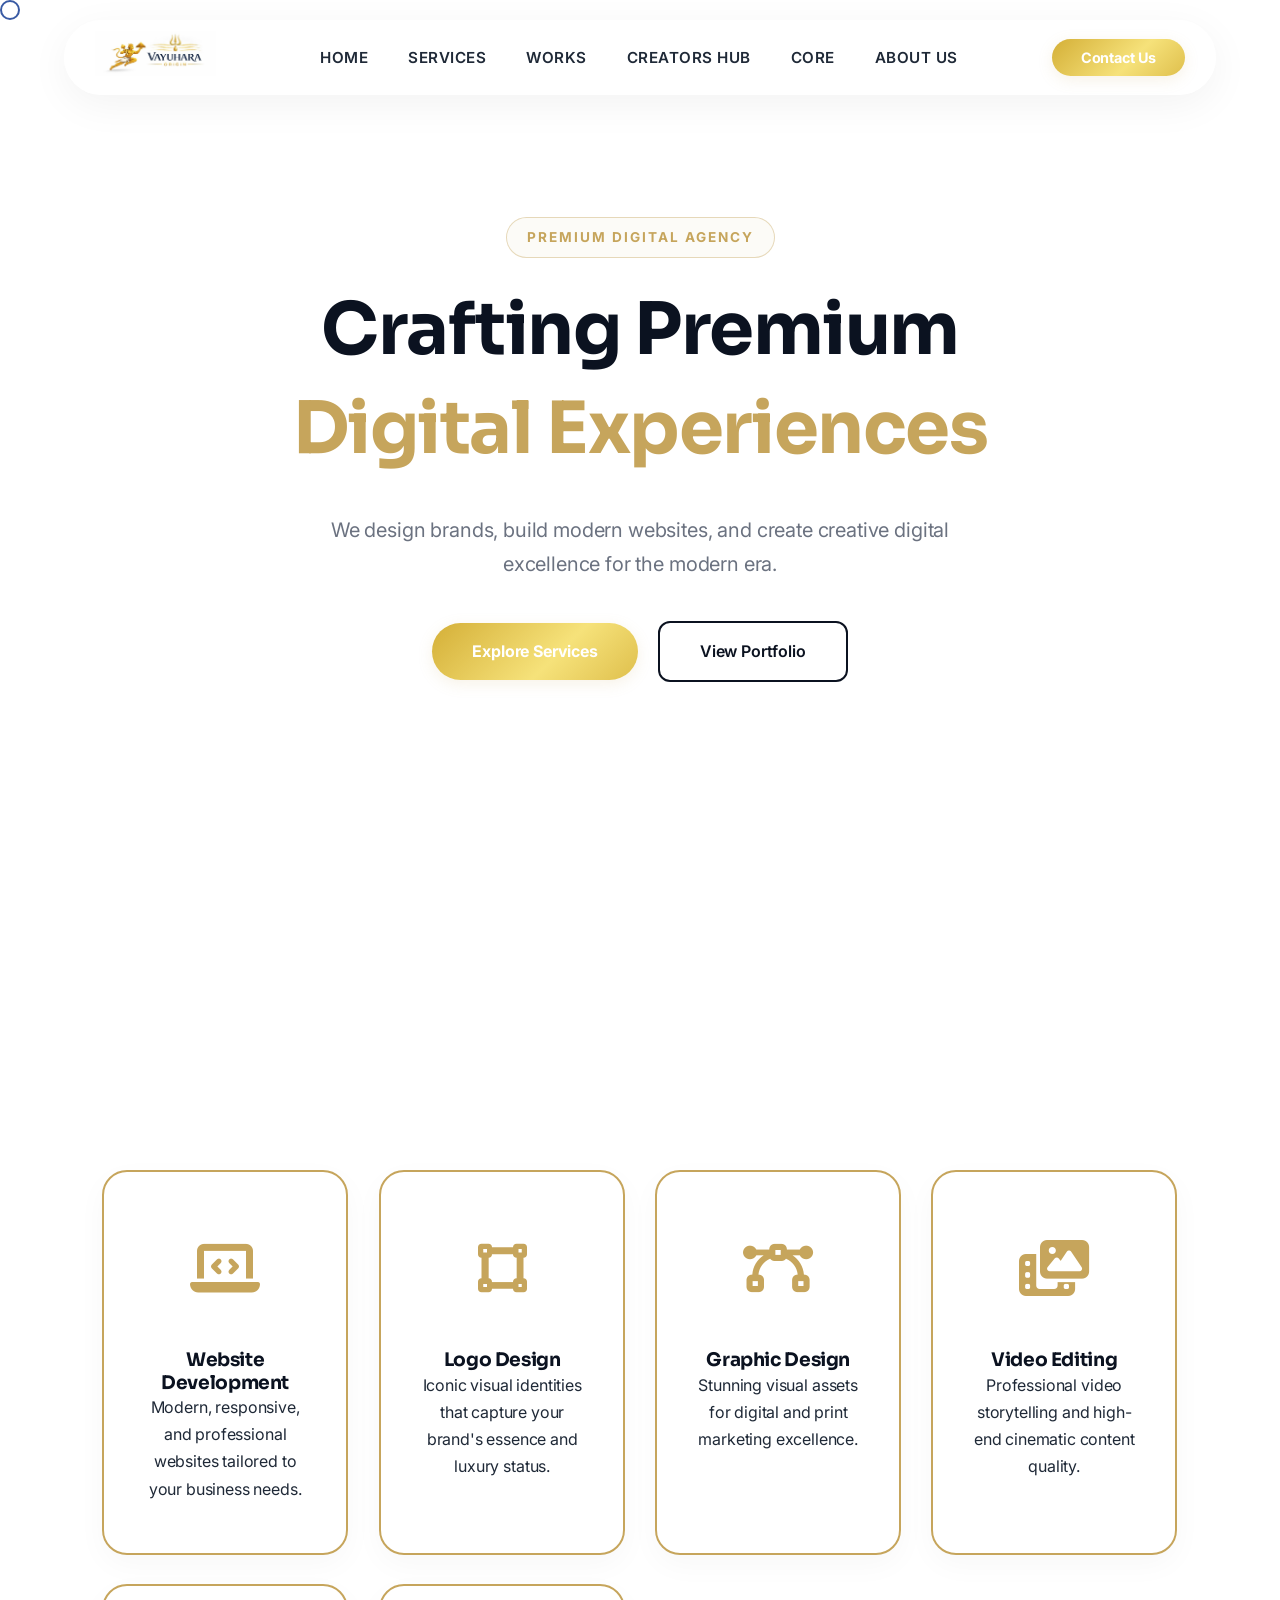
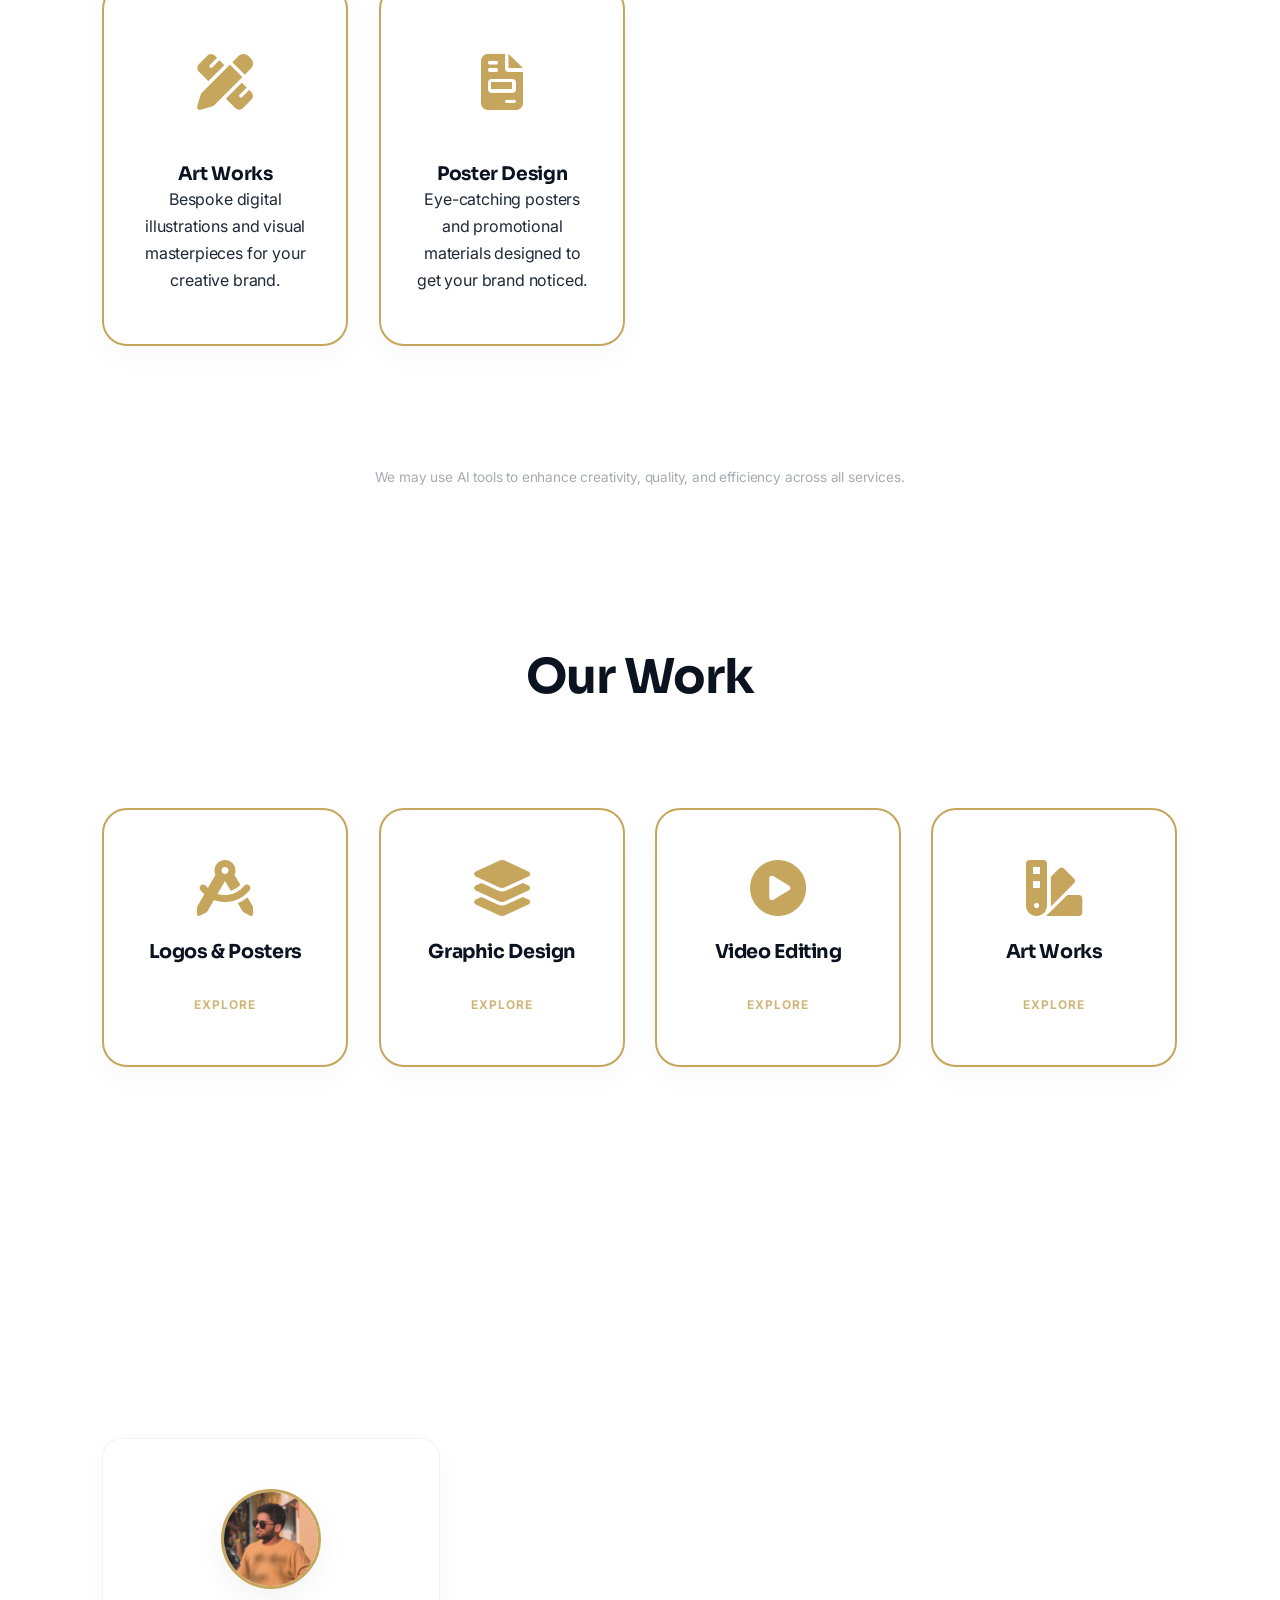
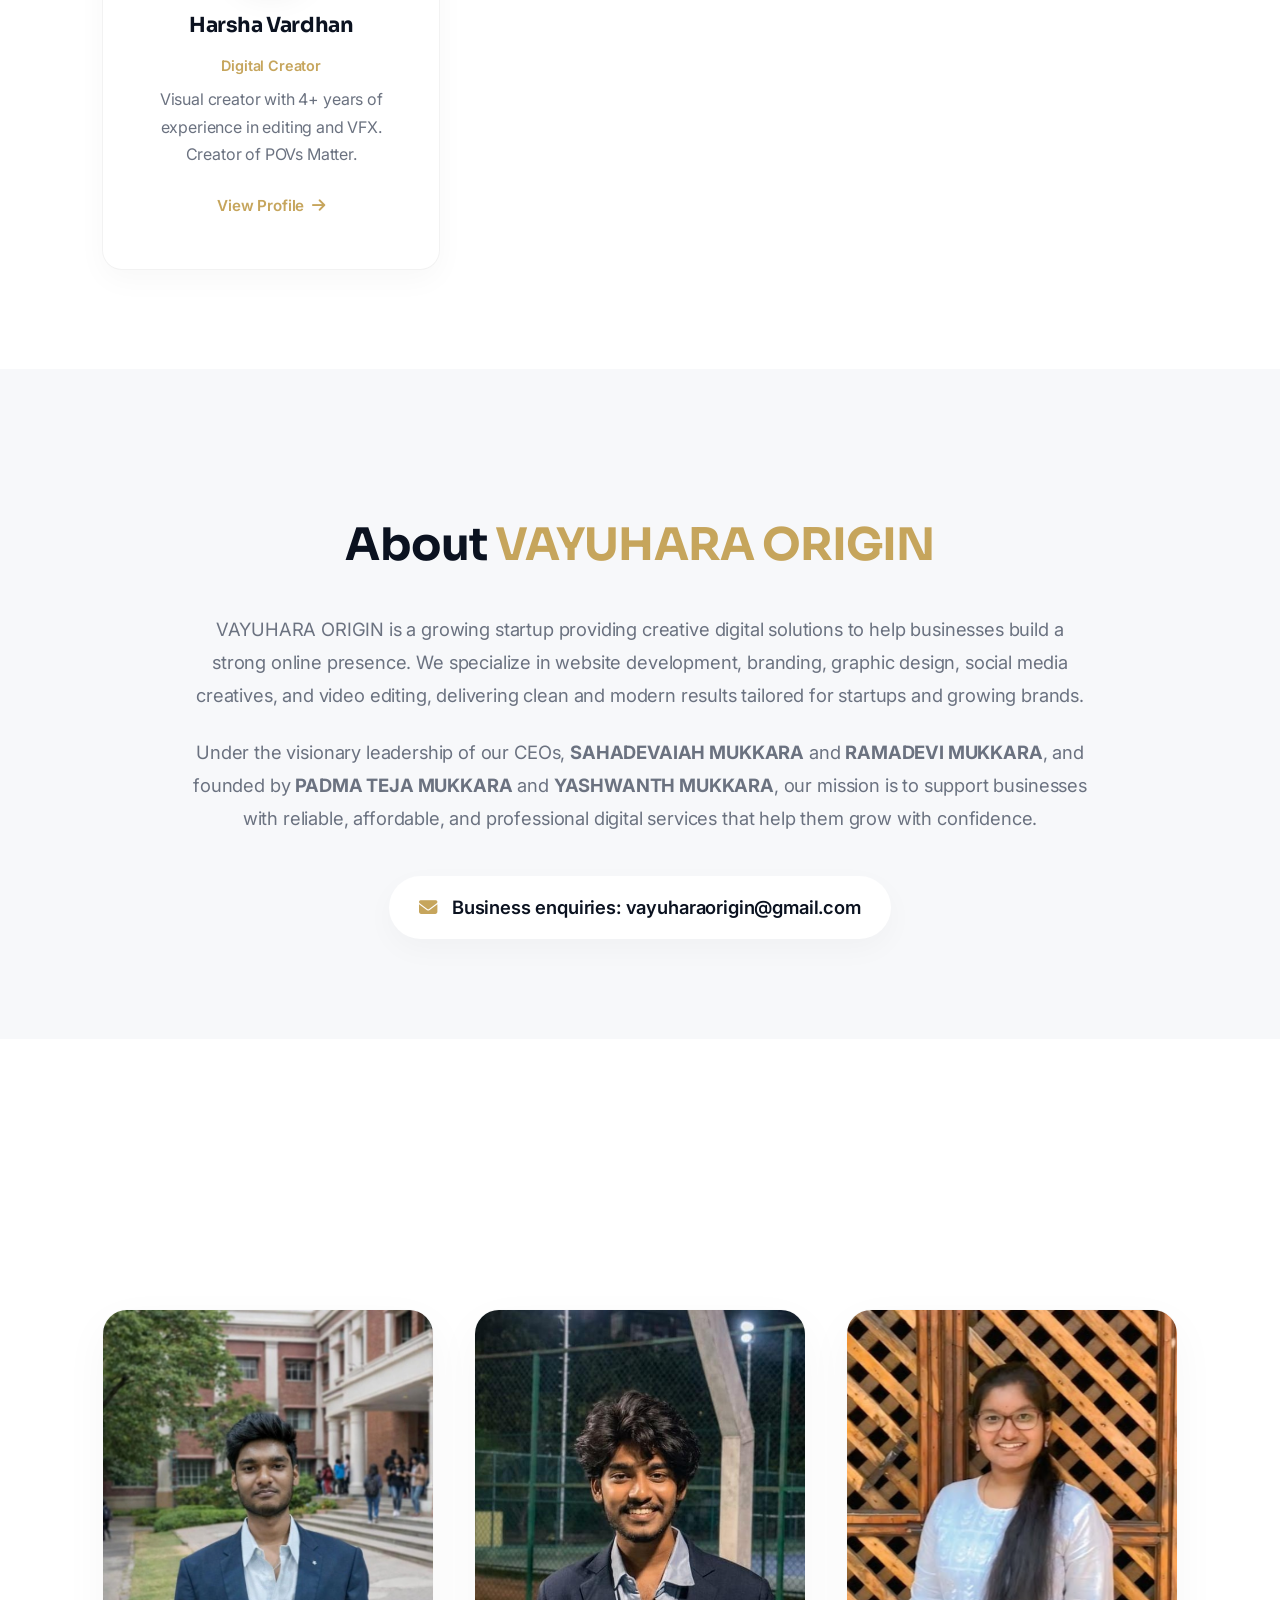
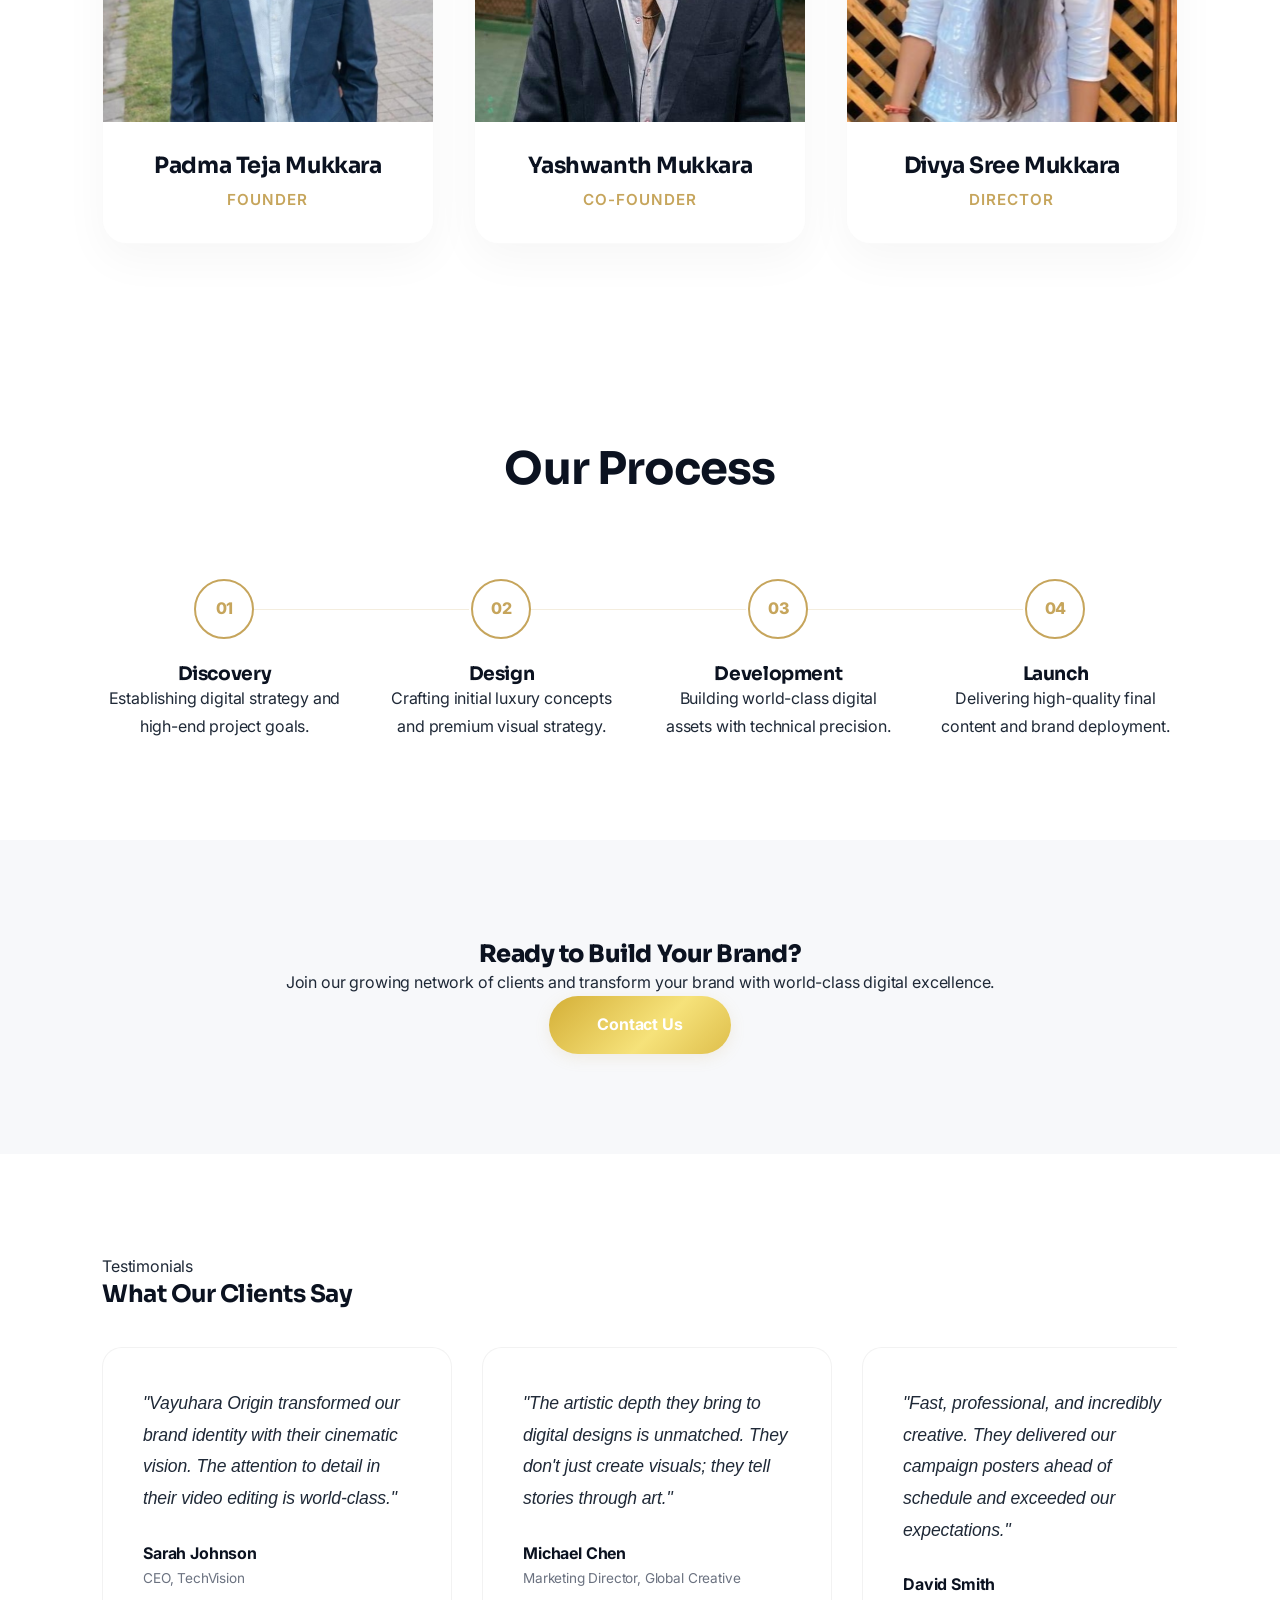
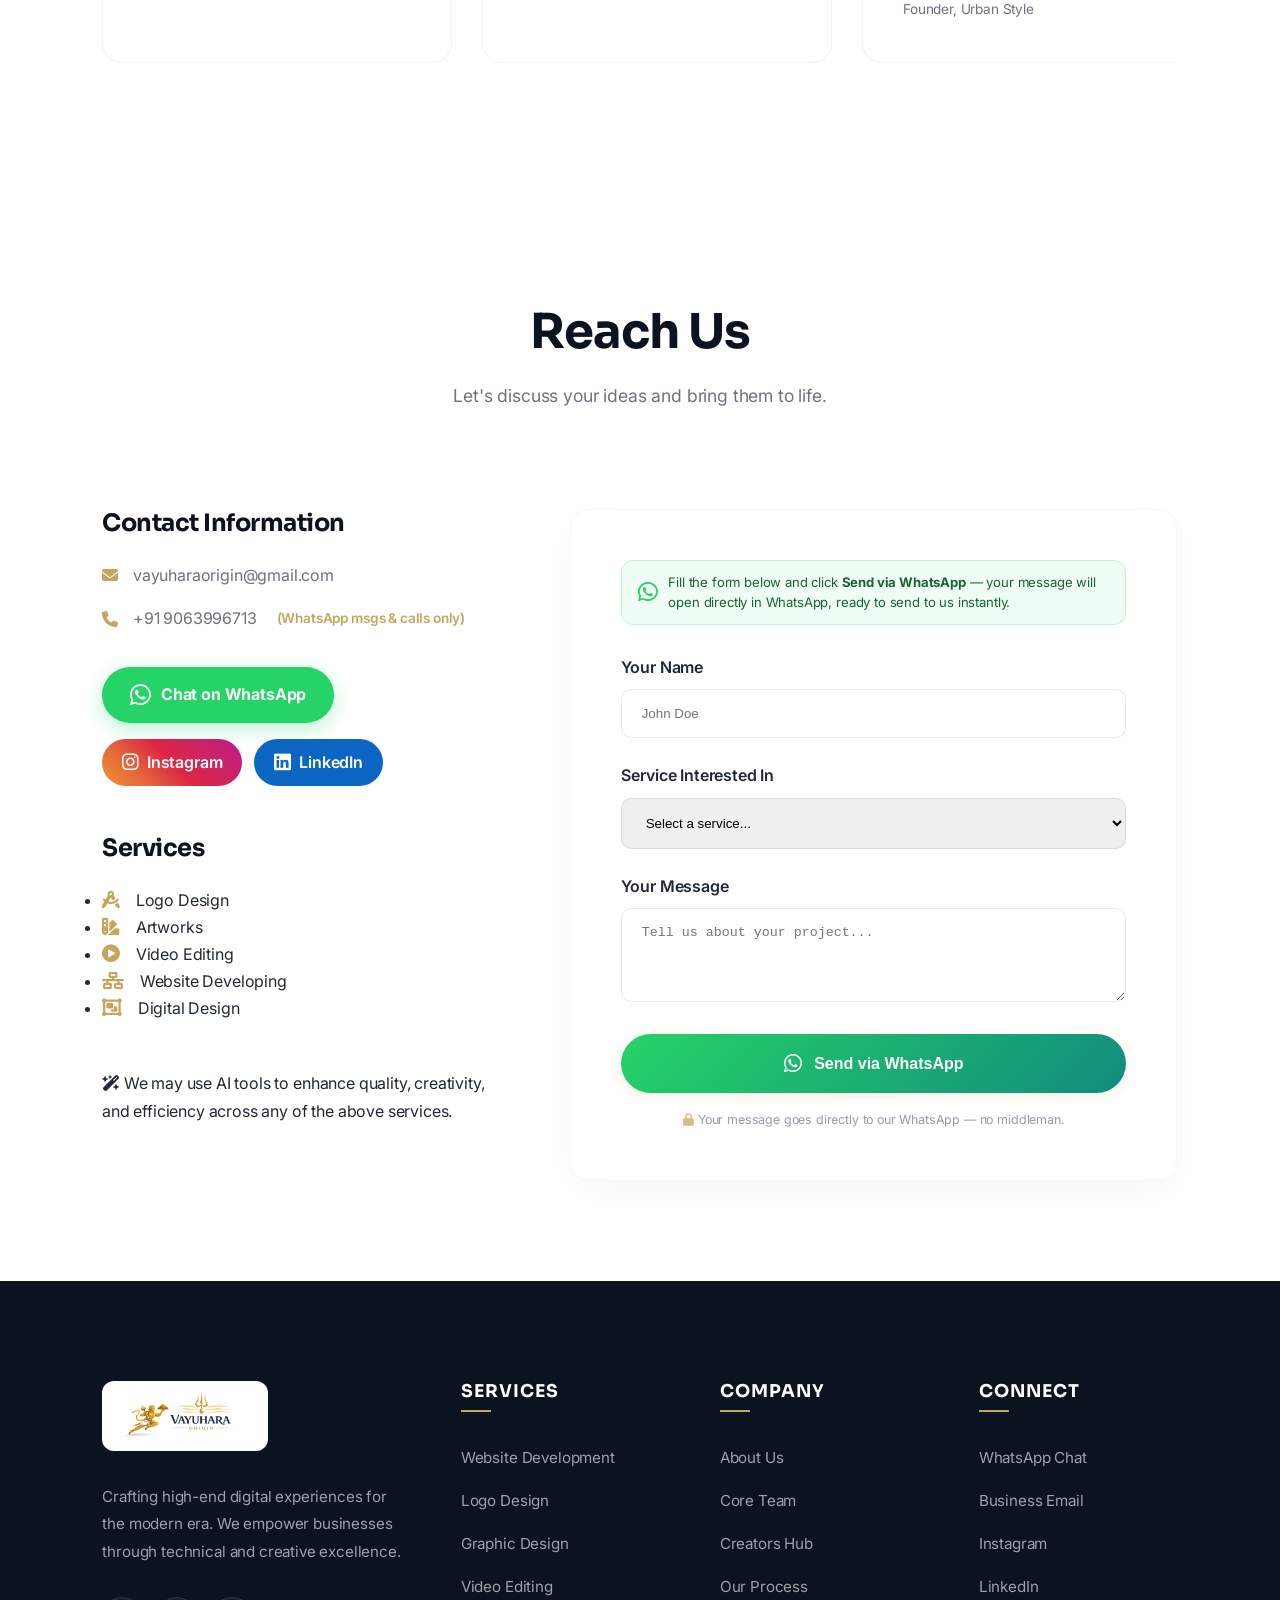
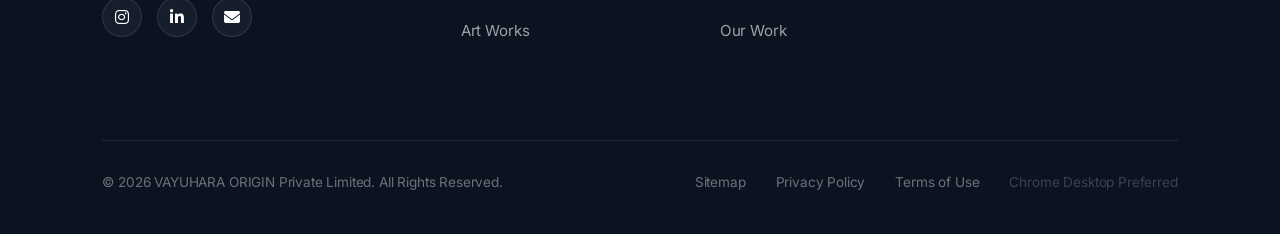
==== commit 6e51c6cc: "Implement all premium UI/UX enhancements: Custom Cursor, Progress Bar, Testimonials, and Back-to-Top" ====
--- a/index.html
+++ b/index.html
@@ -26,6 +26,10 @@
     <link rel="stylesheet" href="style.css">
 </head>
 <body>
+
+    <div class="custom-cursor"></div>
+    <div id="scroll-progress"></div>
+    <div id="back-to-top"><i class="fas fa-arrow-up"></i></div>
     <!-- Floating Glassmorphism Pill Navbar -->
     <nav id="main-nav" class="pill-nav">
         <a href="#hero" class="logo">
@@ -356,6 +360,45 @@
     </section>
 
 
+    <!-- Testimonials Section -->
+    <section class="section" id="testimonials">
+        <div class="section-header reveal">
+            <span class="section-tag">Testimonials</span>
+            <h2 class="section-title">What Our Clients Say</h2>
+            <div class="accent-line"></div>
+        </div>
+
+        <div class="testimonials-container reveal">
+            <div class="testimonial-card">
+                <p class="testimonial-text">"Vayuhara Origin transformed our brand identity with their cinematic vision. The attention to detail in their video editing is world-class."</p>
+                <div class="client-info">
+                    <div class="client-details">
+                        <div class="client-name">Sarah Johnson</div>
+                        <div class="client-role">CEO, TechVision</div>
+                    </div>
+                </div>
+            </div>
+            <div class="testimonial-card">
+                <p class="testimonial-text">"The artistic depth they bring to digital designs is unmatched. They don't just create visuals; they tell stories through art."</p>
+                <div class="client-info">
+                    <div class="client-details">
+                        <div class="client-name">Michael Chen</div>
+                        <div class="client-role">Marketing Director, Global Creative</div>
+                    </div>
+                </div>
+            </div>
+            <div class="testimonial-card">
+                <p class="testimonial-text">"Fast, professional, and incredibly creative. They delivered our campaign posters ahead of schedule and exceeded our expectations."</p>
+                <div class="client-info">
+                    <div class="client-details">
+                        <div class="client-name">David Smith</div>
+                        <div class="client-role">Founder, Urban Style</div>
+                    </div>
+                </div>
+            </div>
+        </div>
+    </section>
+
     <!-- Contact Section -->
     <section class="contact reveal" id="contact">
         <div class="section-head">
--- a/style.css
+++ b/style.css
@@ -498,7 +498,147 @@
 .portfolio-card.folder-clickable:hover {
     transform: translateY(-8px);
     box-shadow: 0 25px 50px rgba(198, 165, 92, 0.2);
-    background: #FFFEFA;
+    background: var(--bg-soft);
+    padding: 0.5rem 1rem;
+    border-radius: 50px;
+    font-size: 0.8rem;
+    font-weight: 500;
+    color: var(--accent);
+}
+
+/* --- PREMIUM ENHANCEMENTS --- */
+
+/* Custom Cursor */
+.custom-cursor {
+    width: 20px;
+    height: 20px;
+    border: 2px solid var(--accent);
+    border-radius: 50%;
+    position: fixed;
+    pointer-events: none;
+    z-index: 10000;
+    transition: transform 0.1s ease, background 0.3s ease;
+    mix-blend-mode: difference;
+}
+
+.custom-cursor.hover {
+    transform: scale(2.5);
+    background: var(--accent);
+    border-color: transparent;
+}
+
+/* Scroll Progress Bar */
+#scroll-progress {
+    position: fixed;
+    top: 0;
+    left: 0;
+    height: 4px;
+    background: linear-gradient(90deg, var(--accent), #e1c16e);
+    z-index: 10001;
+    width: 0%;
+    transition: width 0.1s ease;
+}
+
+/* Back to Top Button */
+#back-to-top {
+    position: fixed;
+    bottom: 30px;
+    right: 30px;
+    width: 50px;
+    height: 50px;
+    background: var(--primary);
+    color: white;
+    border-radius: 50%;
+    display: flex;
+    align-items: center;
+    justify-content: center;
+    cursor: pointer;
+    z-index: 1000;
+    opacity: 0;
+    visibility: hidden;
+    transition: all 0.4s ease;
+    box-shadow: 0 10px 25px rgba(0,0,0,0.2);
+}
+
+#back-to-top.visible {
+    opacity: 1;
+    visibility: visible;
+}
+
+#back-to-top:hover {
+    background: var(--accent);
+    transform: translateY(-5px);
+}
+
+/* Skeleton Loading */
+.skeleton {
+    background: linear-gradient(90deg, #f0f0f0 25%, #e0e0e0 50%, #f0f0f0 75%);
+    background-size: 200% 100%;
+    animation: skeleton-loading 1.5s infinite;
+}
+
+@keyframes skeleton-loading {
+    0% { background-position: 200% 0; }
+    100% { background-position: -200% 0; }
+}
+
+/* Testimonials Slider */
+.testimonials-container {
+    display: flex;
+    gap: 30px;
+    overflow-x: auto;
+    padding: 20px 0 40px;
+    scroll-snap-type: x mandatory;
+    scrollbar-width: none;
+}
+
+.testimonials-container::-webkit-scrollbar {
+    display: none;
+}
+
+.testimonial-card {
+    min-width: 350px;
+    background: white;
+    padding: 40px;
+    border-radius: 20px;
+    box-shadow: var(--shadow-sm);
+    scroll-snap-align: center;
+    border: 1px solid rgba(0,0,0,0.05);
+    transition: var(--transition);
+}
+
+.testimonial-card:hover {
+    box-shadow: var(--shadow-md);
+    border-color: var(--accent);
+}
+
+.testimonial-text {
+    font-size: 1.1rem;
+    font-style: italic;
+    color: var(--text-dark);
+    margin-bottom: 25px;
+    line-height: 1.8;
+}
+
+.client-info {
+    display: flex;
+    align-items: center;
+    gap: 15px;
+}
+
+.client-name {
+    font-weight: 700;
+    color: var(--primary);
+}
+
+.client-role {
+    font-size: 0.85rem;
+    color: var(--text-light);
+}
+
+@media (max-width: 768px) {
+    .custom-cursor { display: none; }
+    .testimonial-card { min-width: 300px; }
 }
 
 .folder-status {
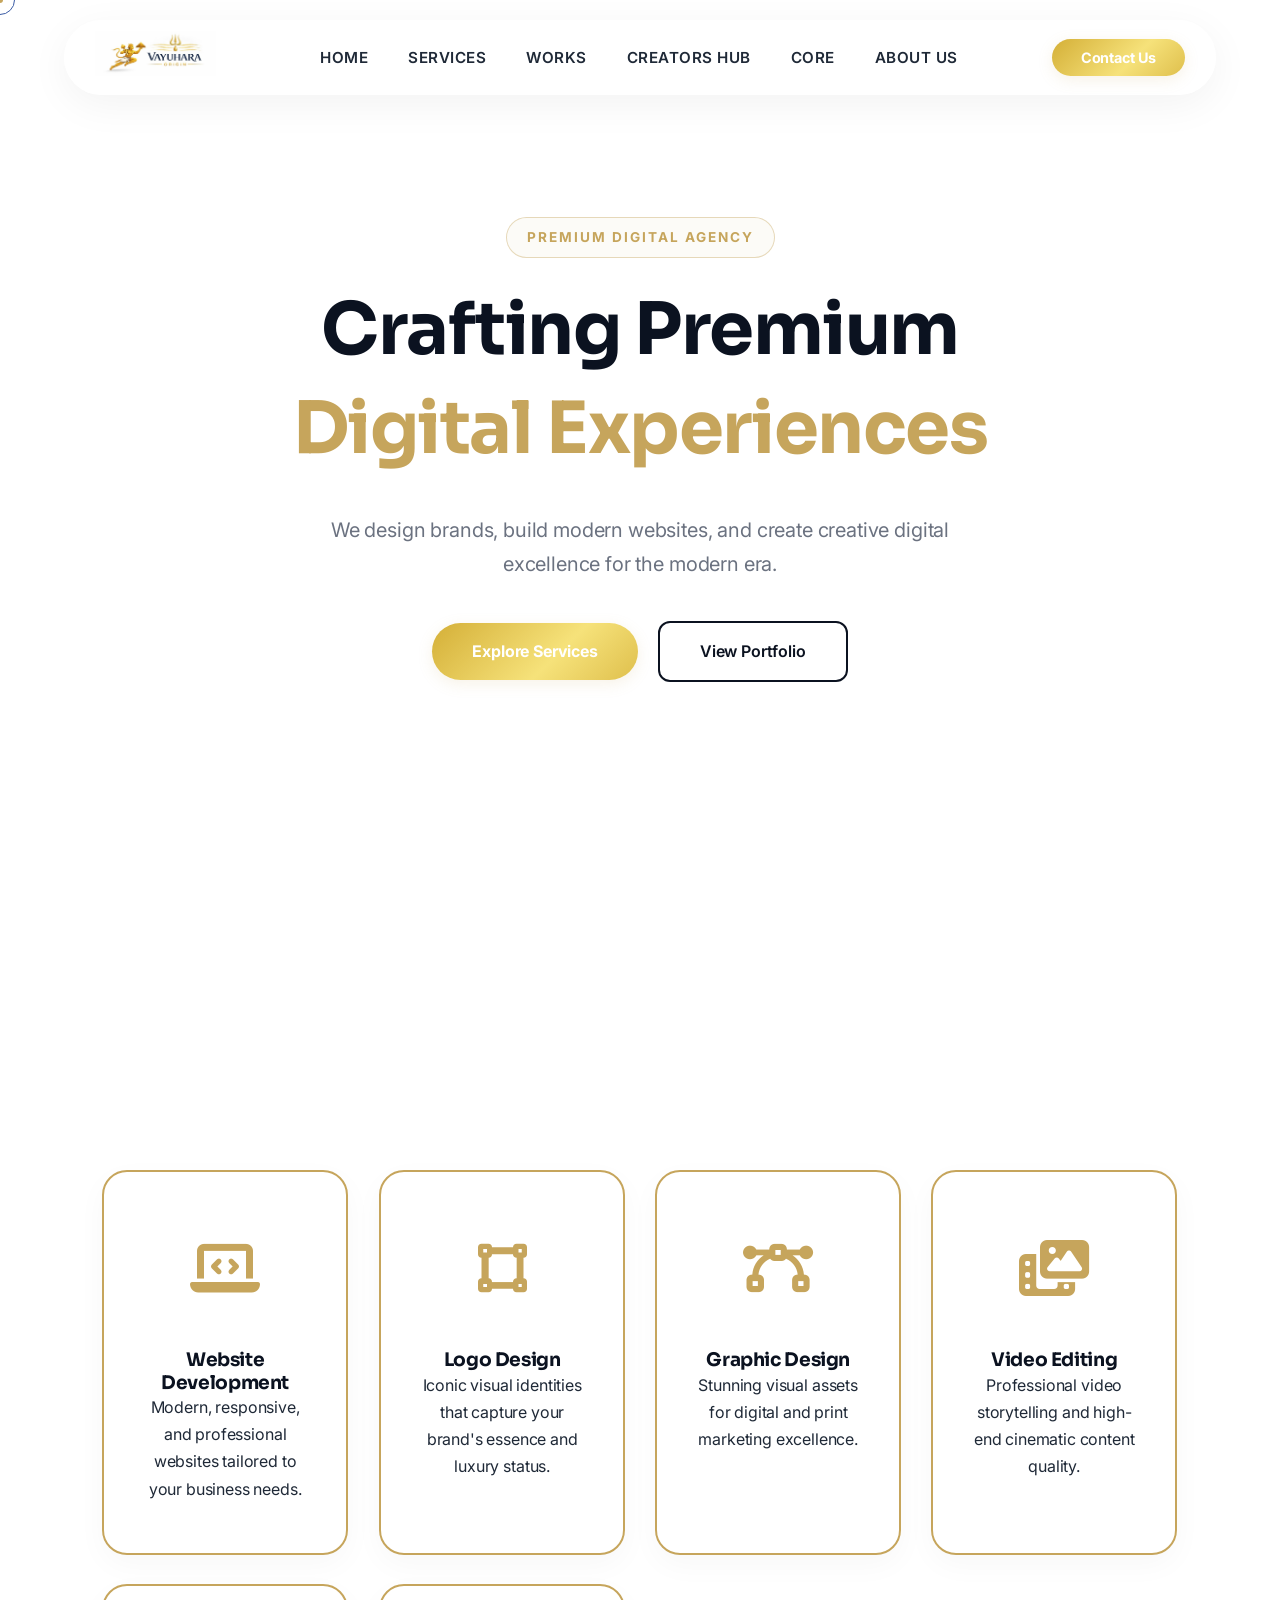
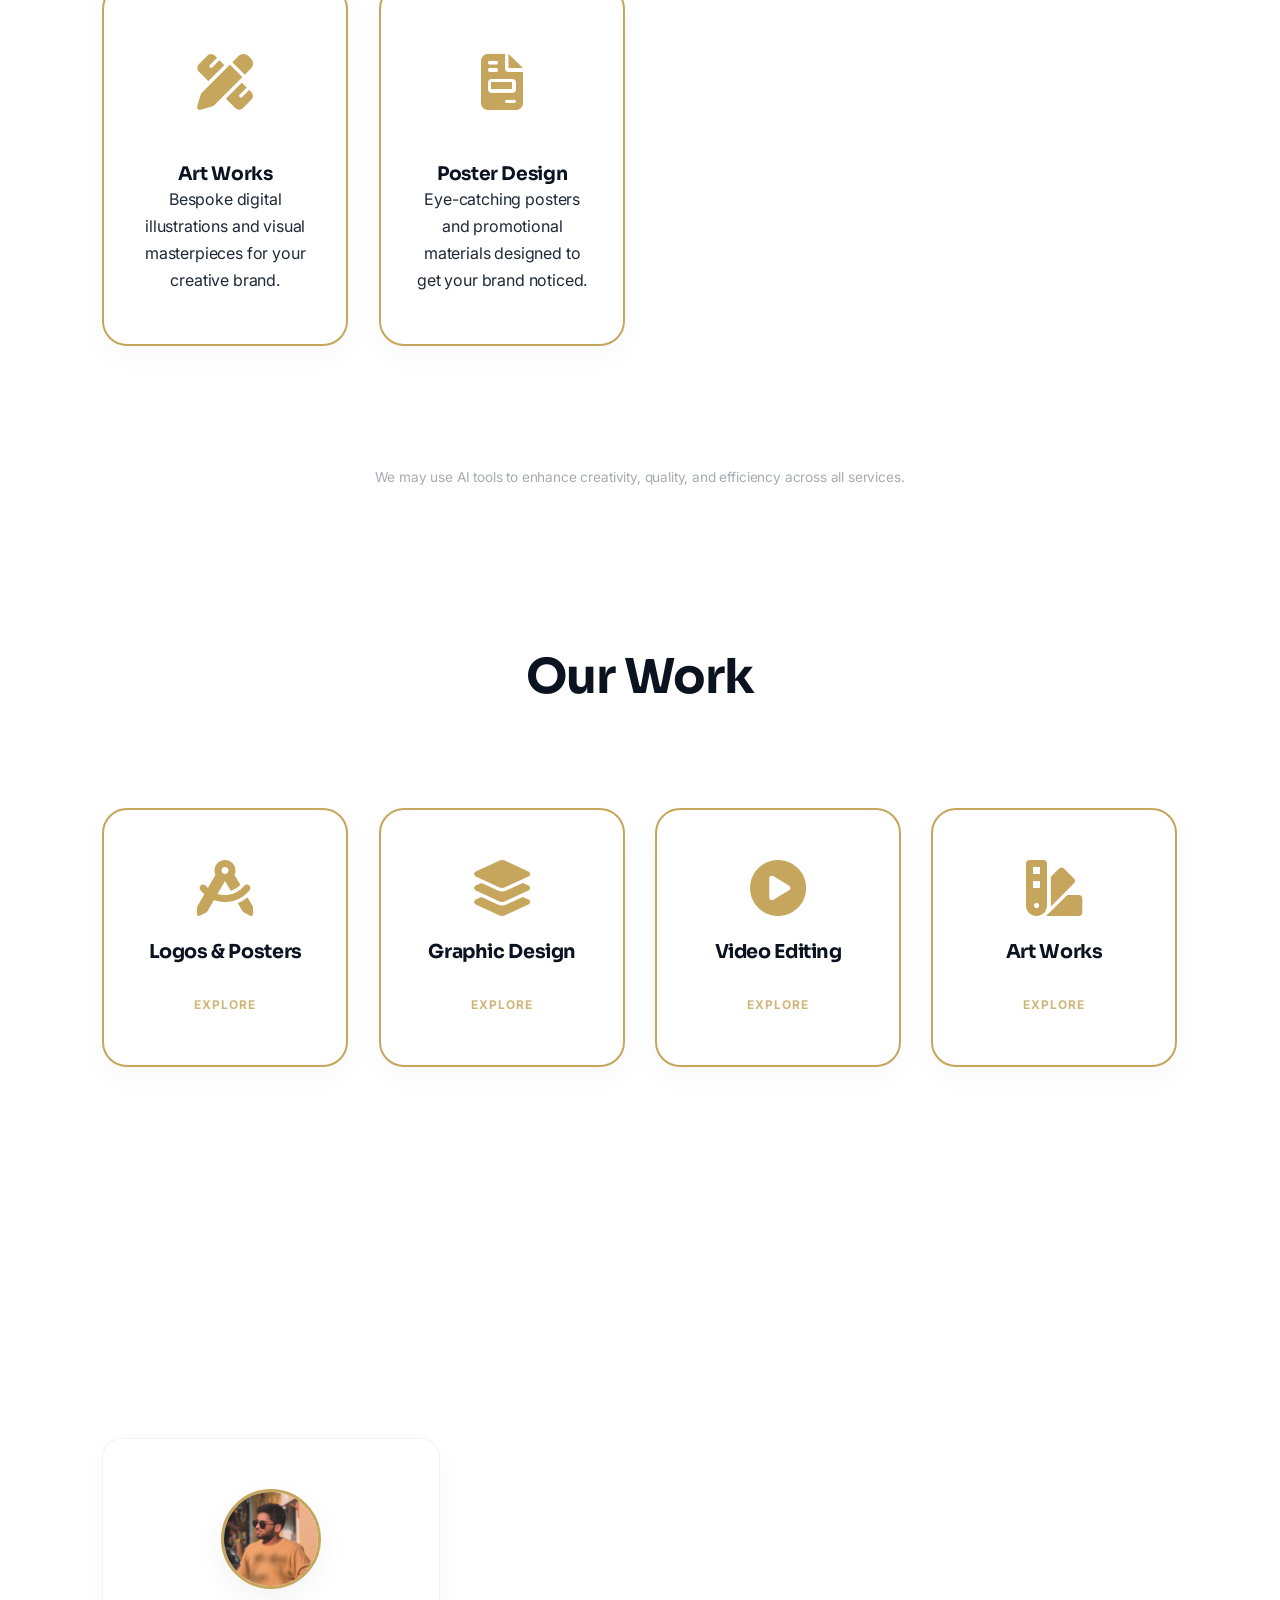
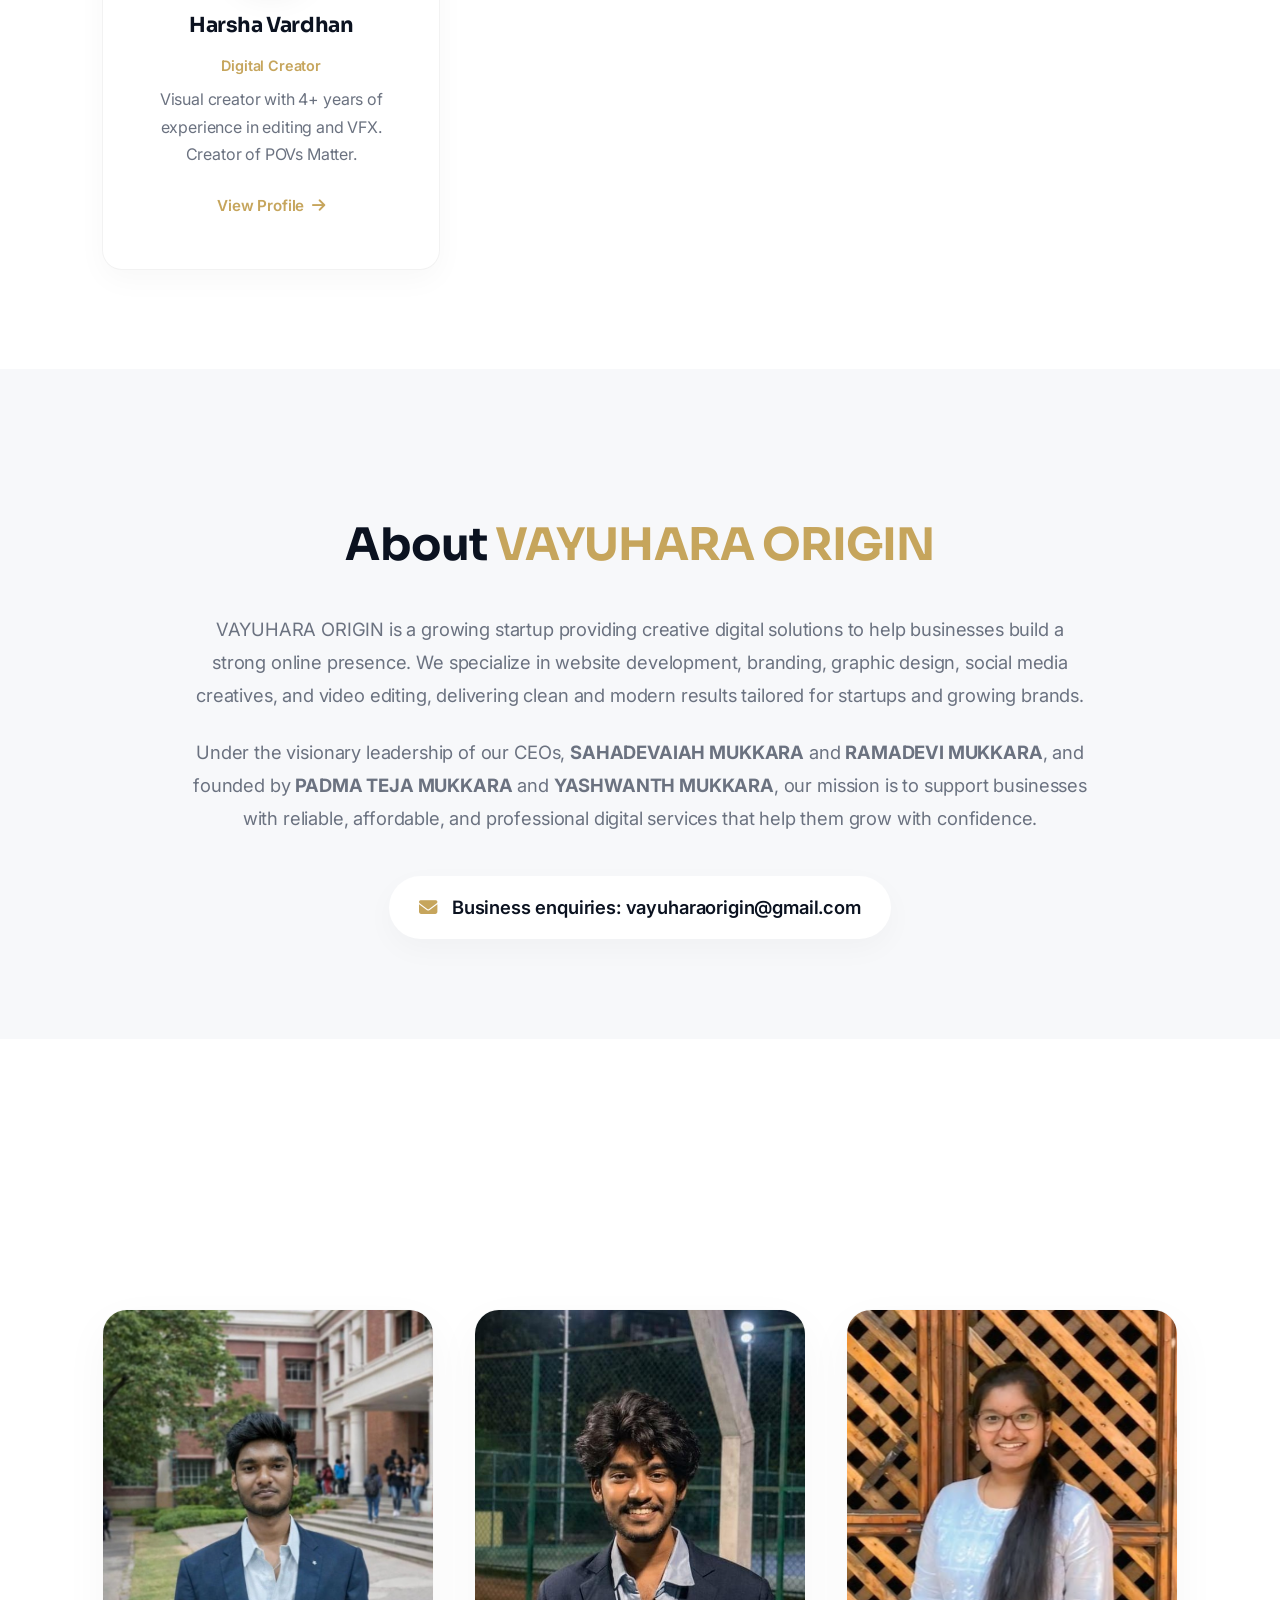
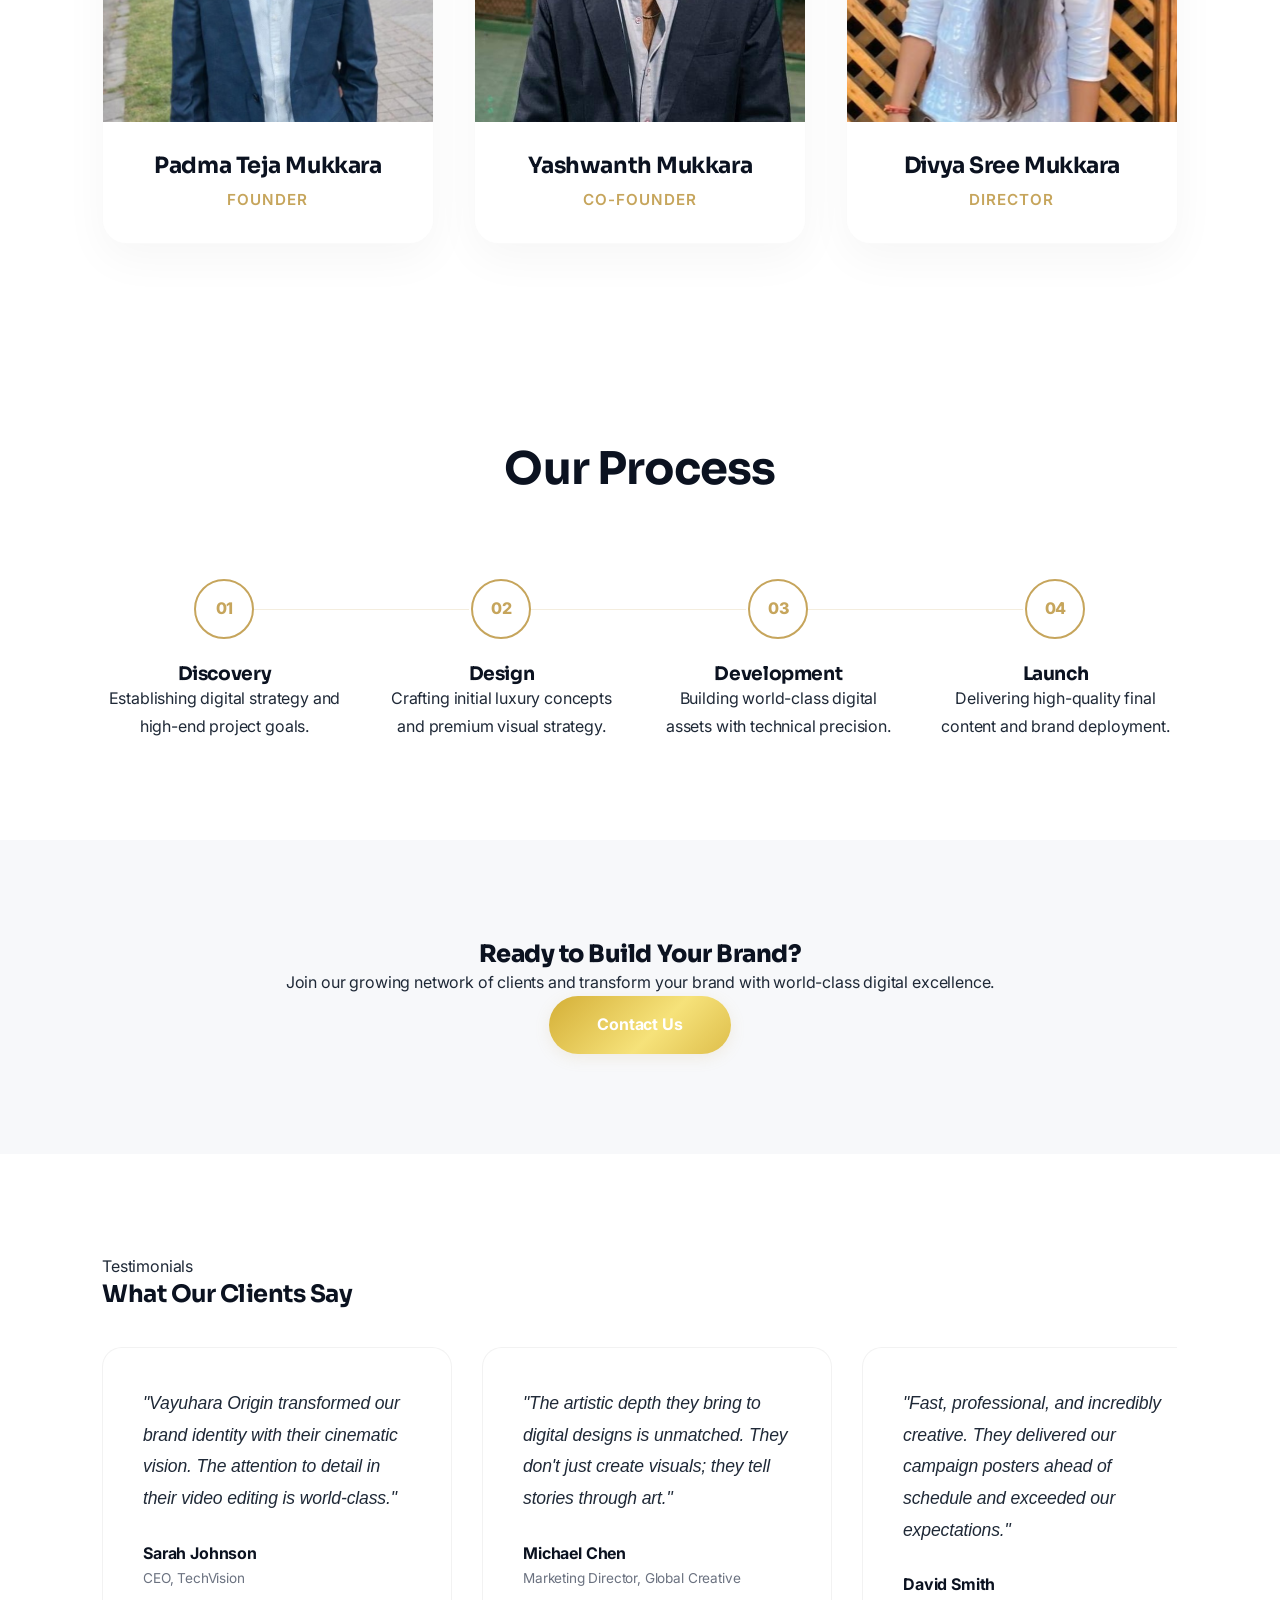
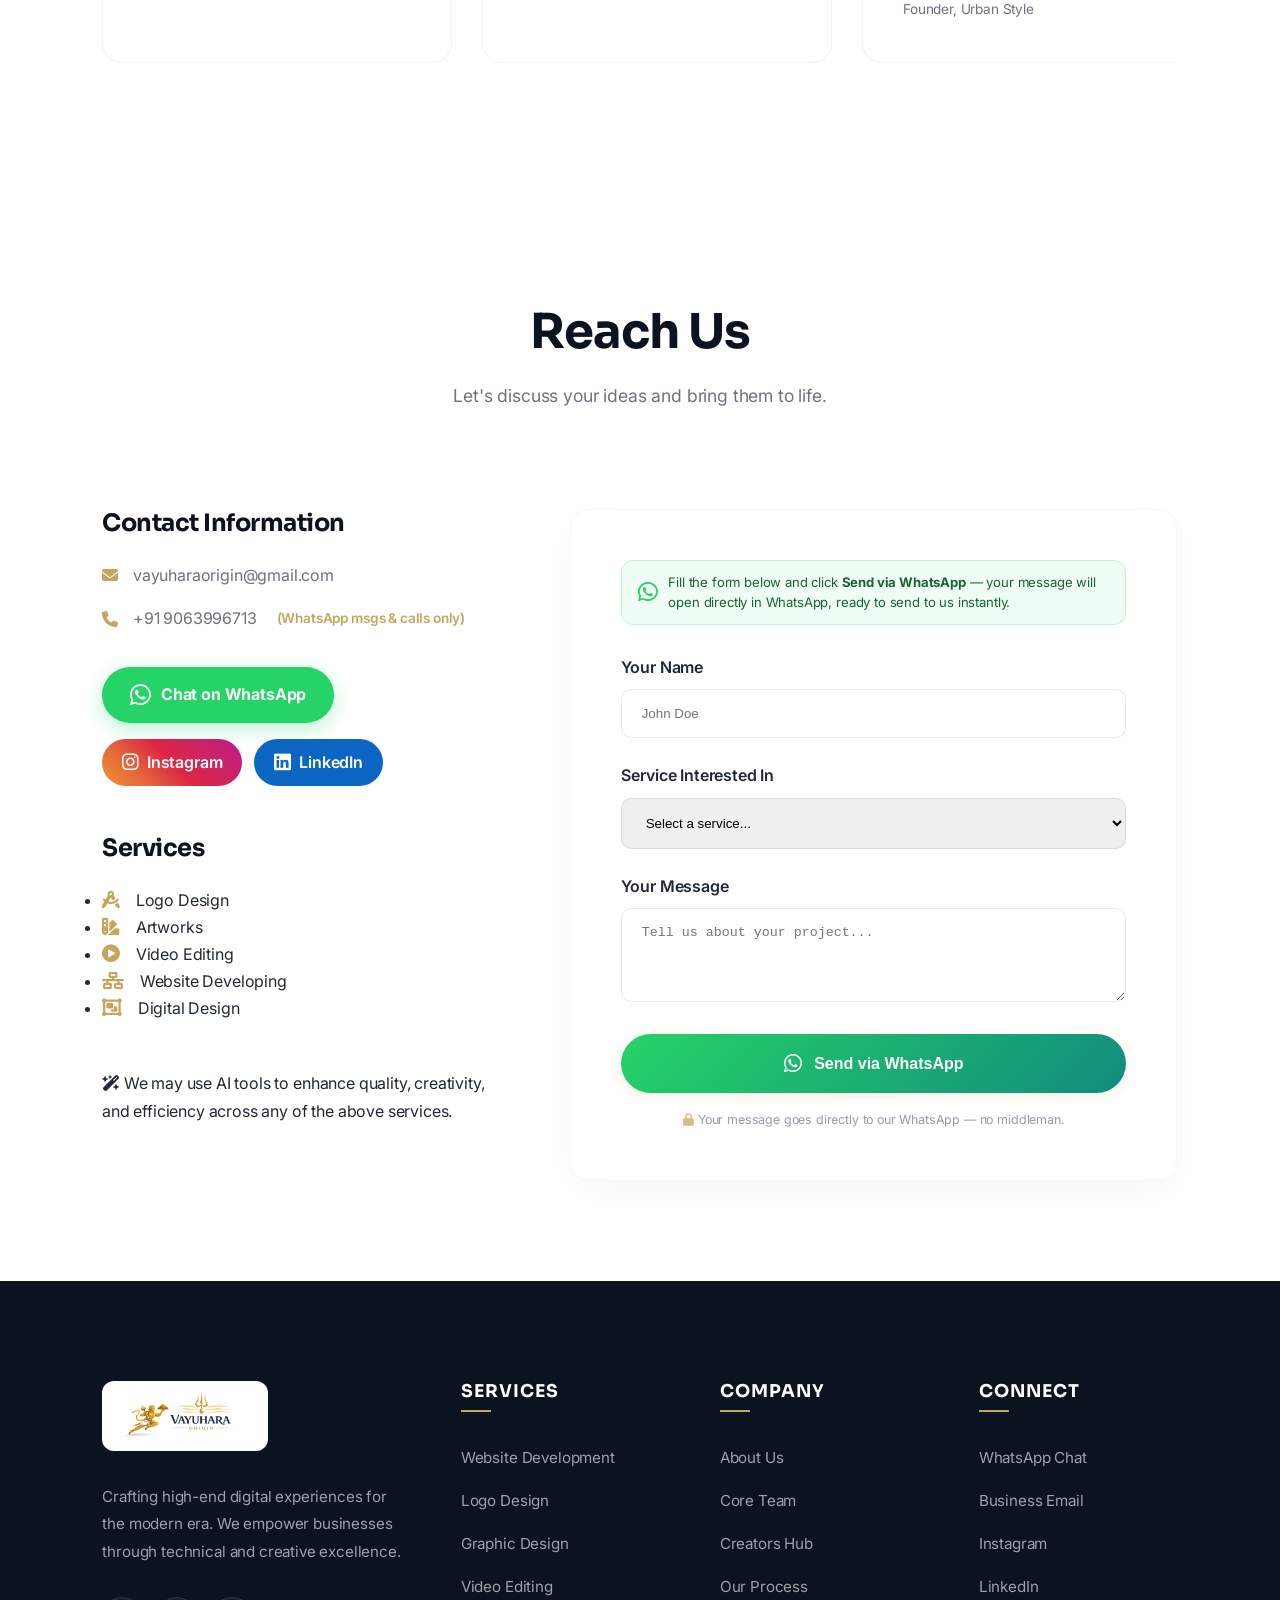
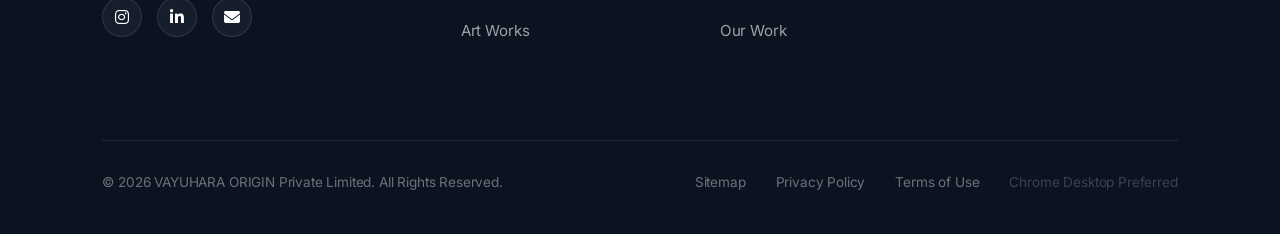
==== commit e9da7ec9: "Upgrade cursor to premium dual-element (dot + magnetic ring) design" ====
--- a/index.html
+++ b/index.html
@@ -28,6 +28,7 @@
 <body>
 
     <div class="custom-cursor"></div>
+    <div class="cursor-dot"></div>
     <div id="scroll-progress"></div>
     <div id="back-to-top"><i class="fas fa-arrow-up"></i></div>
     <!-- Floating Glassmorphism Pill Navbar -->
--- a/style.css
+++ b/style.css
@@ -510,21 +510,40 @@
 
 /* Custom Cursor */
 .custom-cursor {
-    width: 20px;
-    height: 20px;
-    border: 2px solid var(--accent);
+    width: 30px;
+    height: 30px;
+    border: 1px solid var(--accent);
     border-radius: 50%;
     position: fixed;
     pointer-events: none;
     z-index: 10000;
-    transition: transform 0.1s ease, background 0.3s ease;
+    transition: width 0.3s ease, height 0.3s ease, background 0.3s ease, border-color 0.3s ease;
     mix-blend-mode: difference;
+    transform: translate(-50%, -50%);
+}
+
+.cursor-dot {
+    width: 6px;
+    height: 6px;
+    background: var(--accent);
+    border-radius: 50%;
+    position: fixed;
+    pointer-events: none;
+    z-index: 10001;
+    transform: translate(-50%, -50%);
+    transition: transform 0.1s ease;
 }
 
 .custom-cursor.hover {
-    transform: scale(2.5);
-    background: var(--accent);
-    border-color: transparent;
+    width: 60px;
+    height: 60px;
+    background: rgba(198, 165, 92, 0.1);
+    border-color: var(--accent);
+    border-width: 2px;
+}
+
+.cursor-dot.hover {
+    transform: translate(-50%, -50%) scale(0);
 }
 
 /* Scroll Progress Bar */
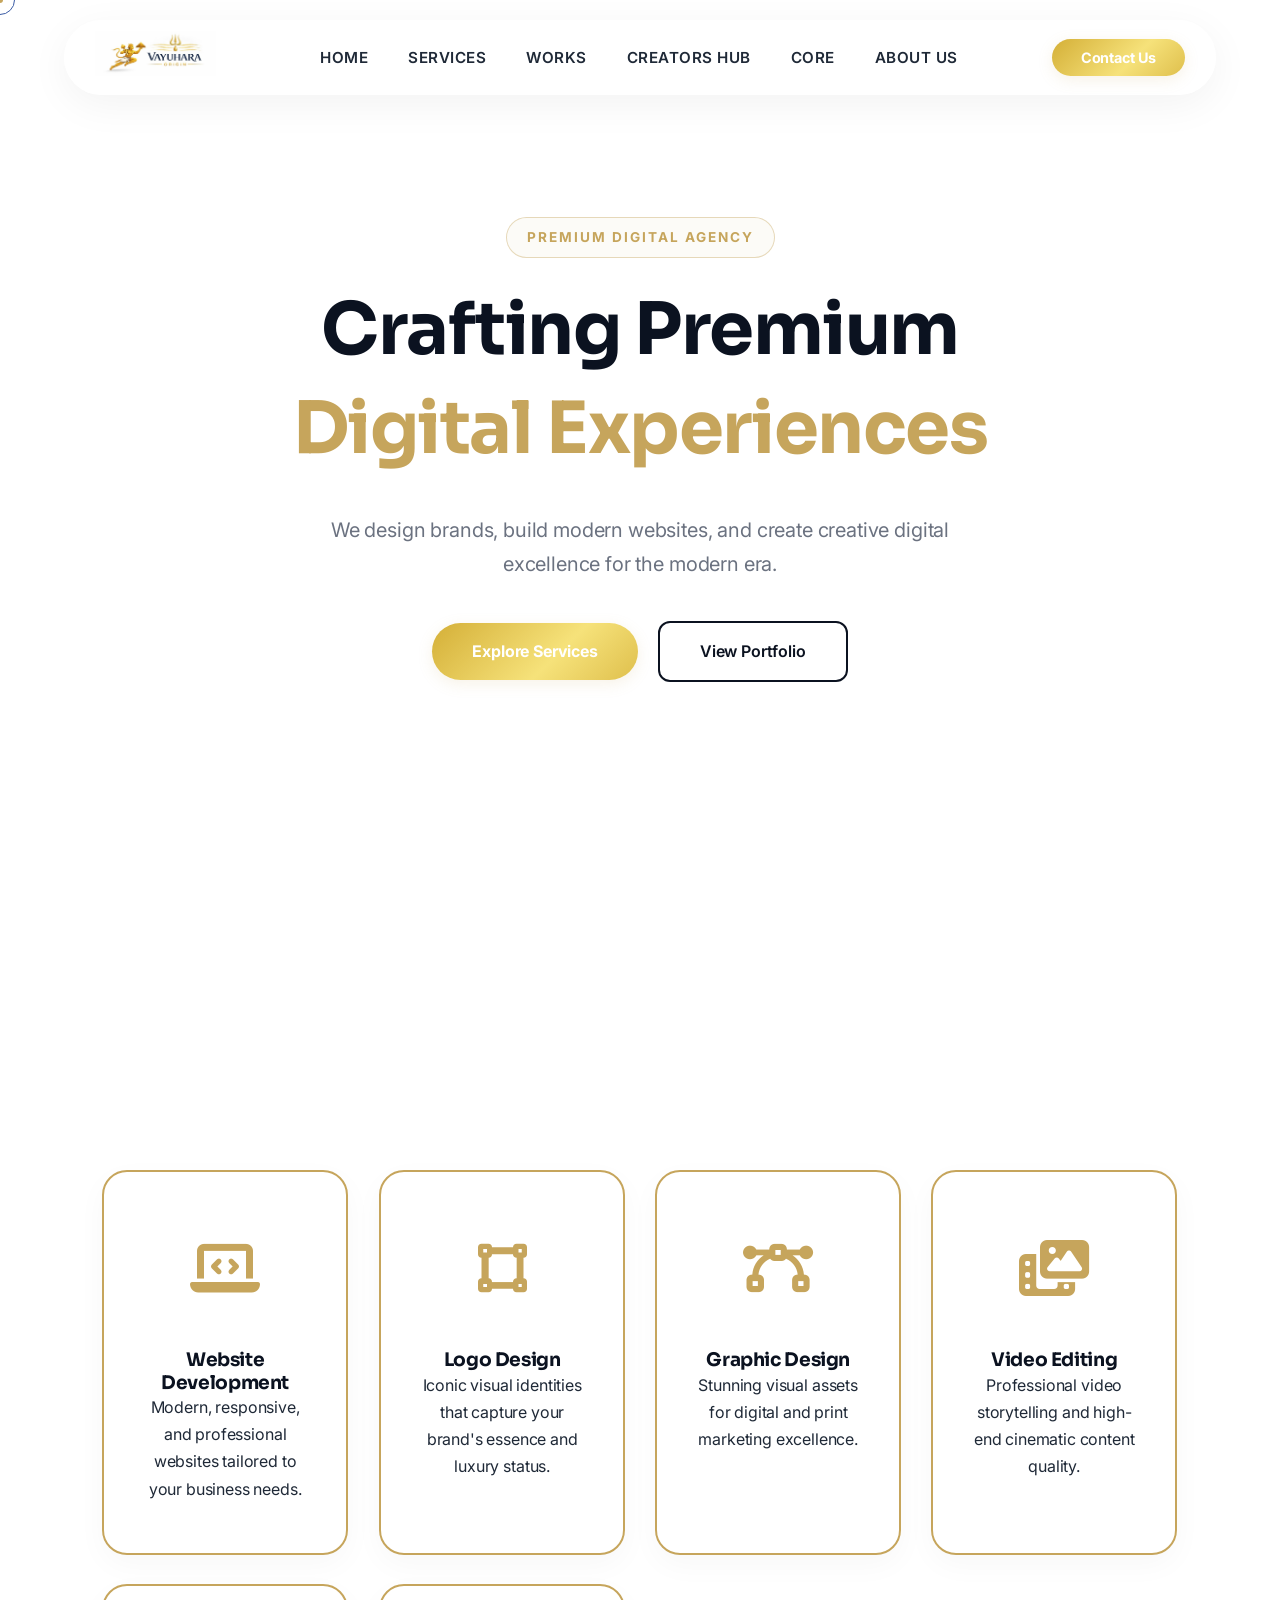
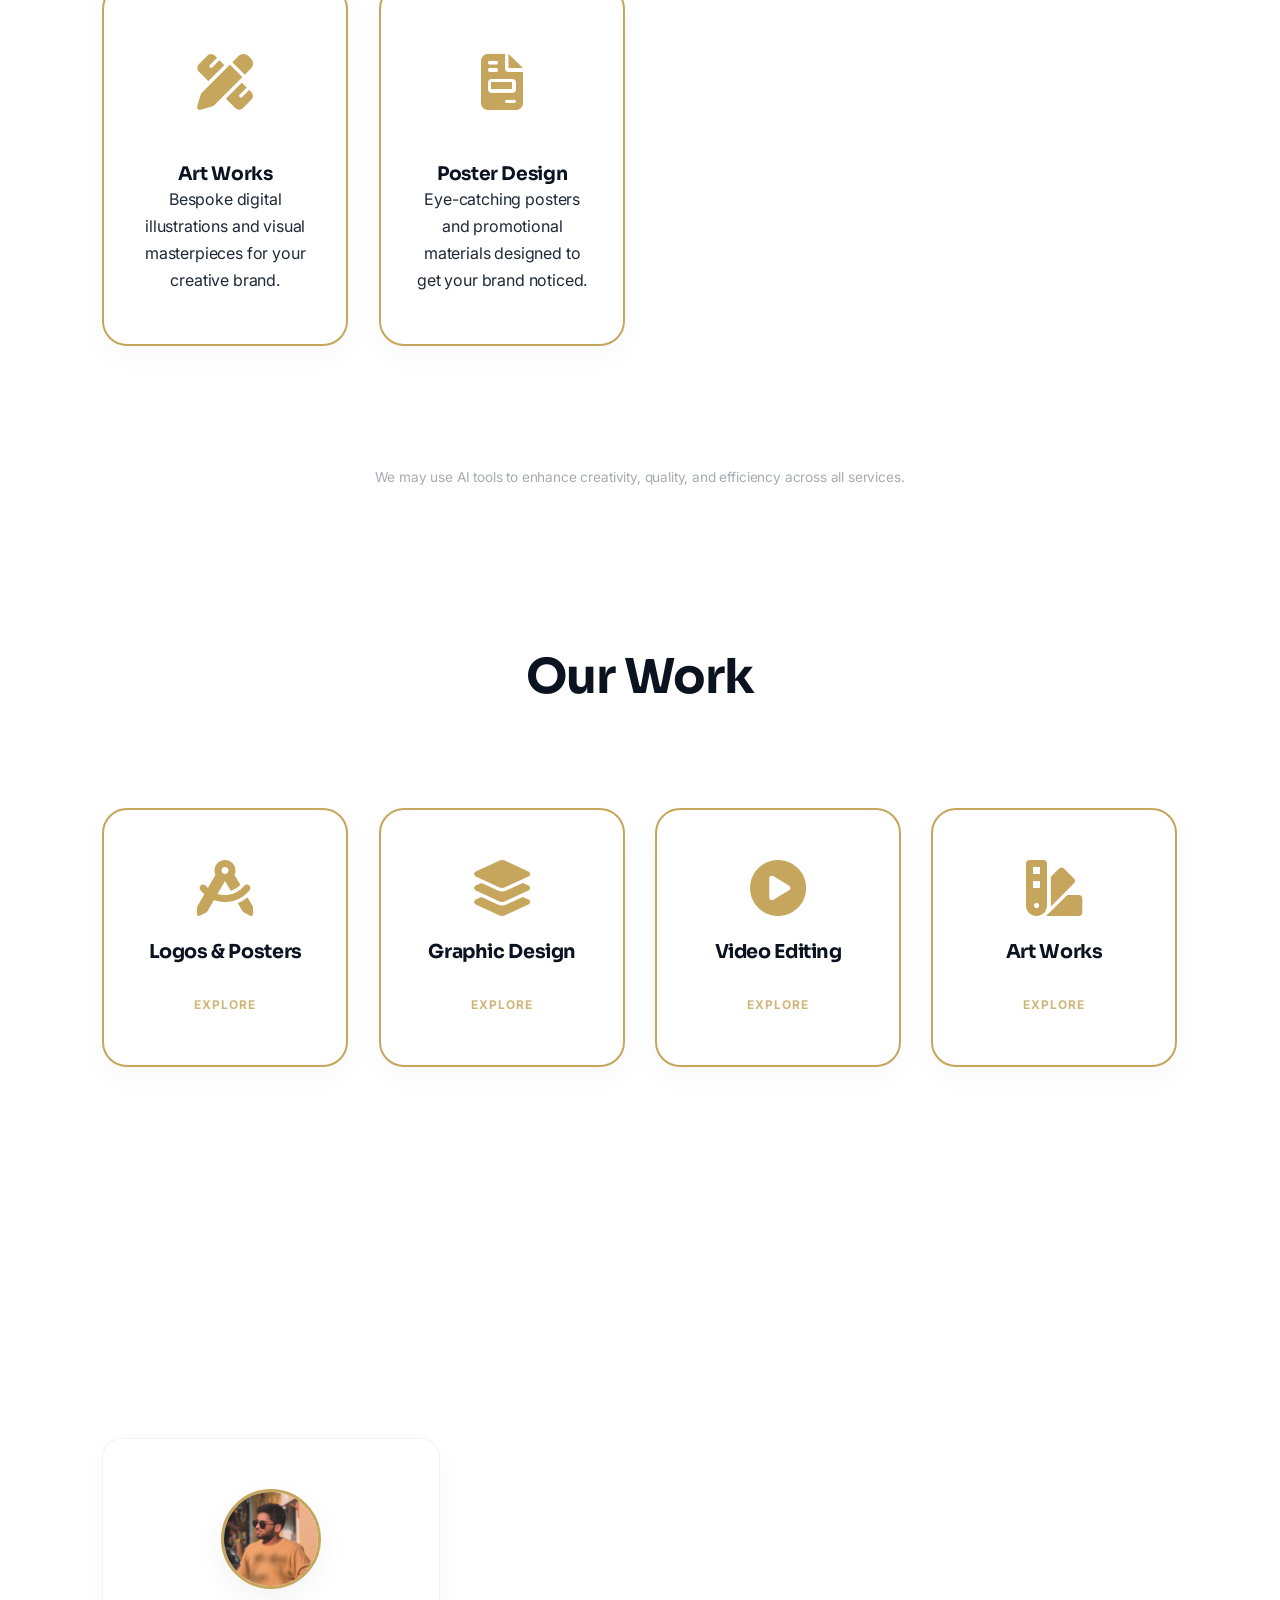
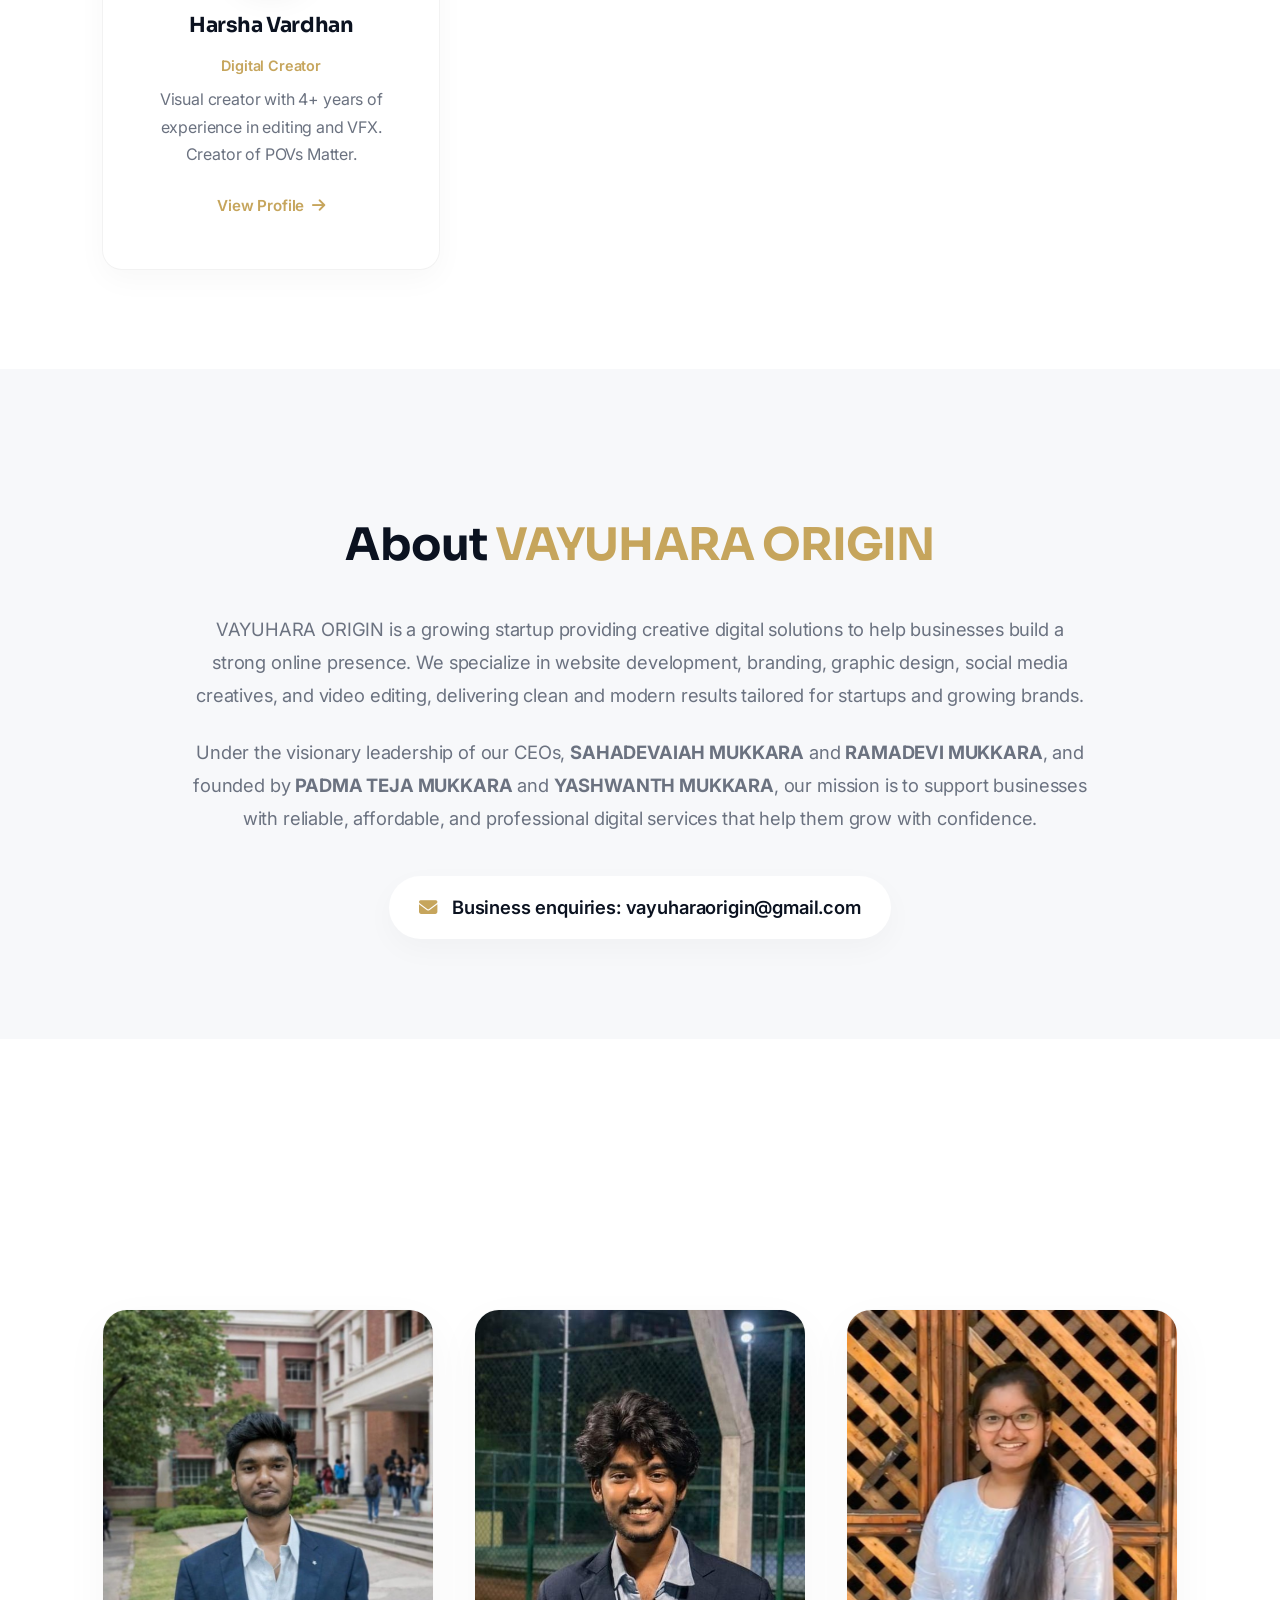
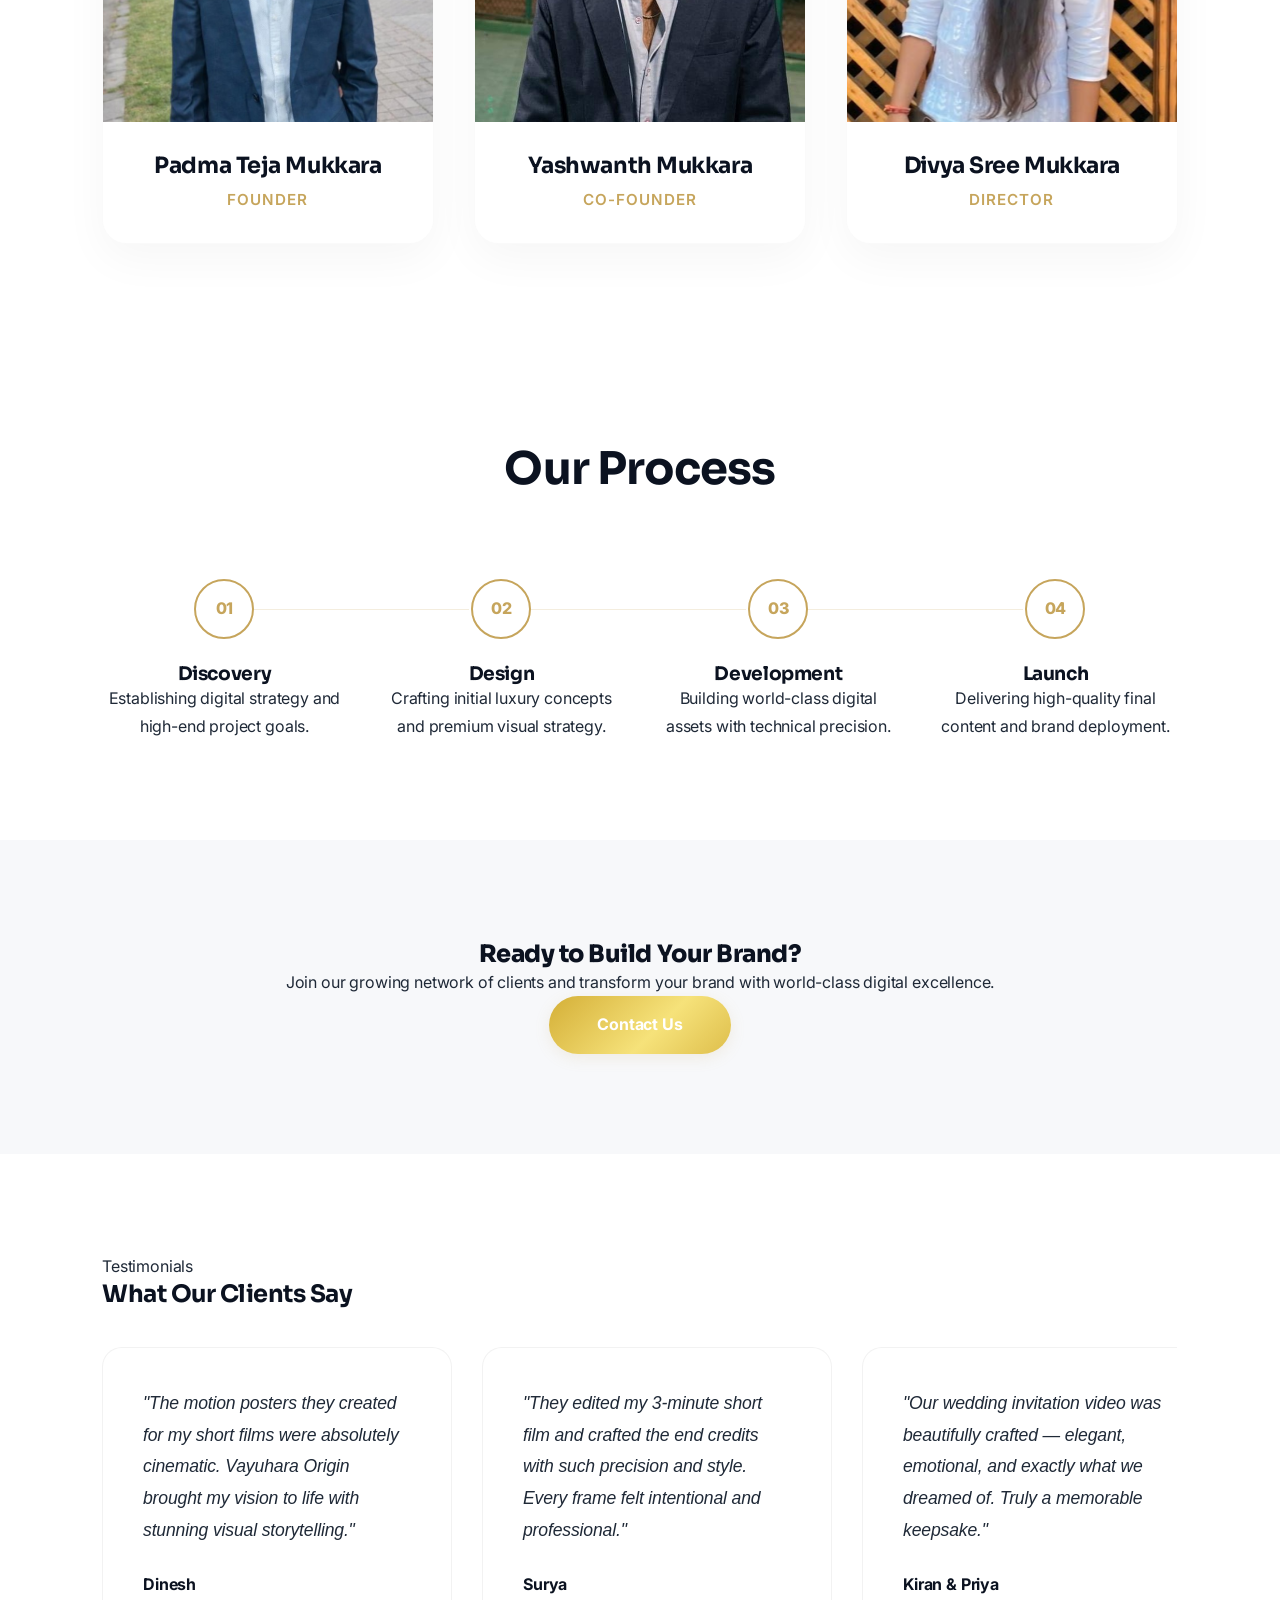
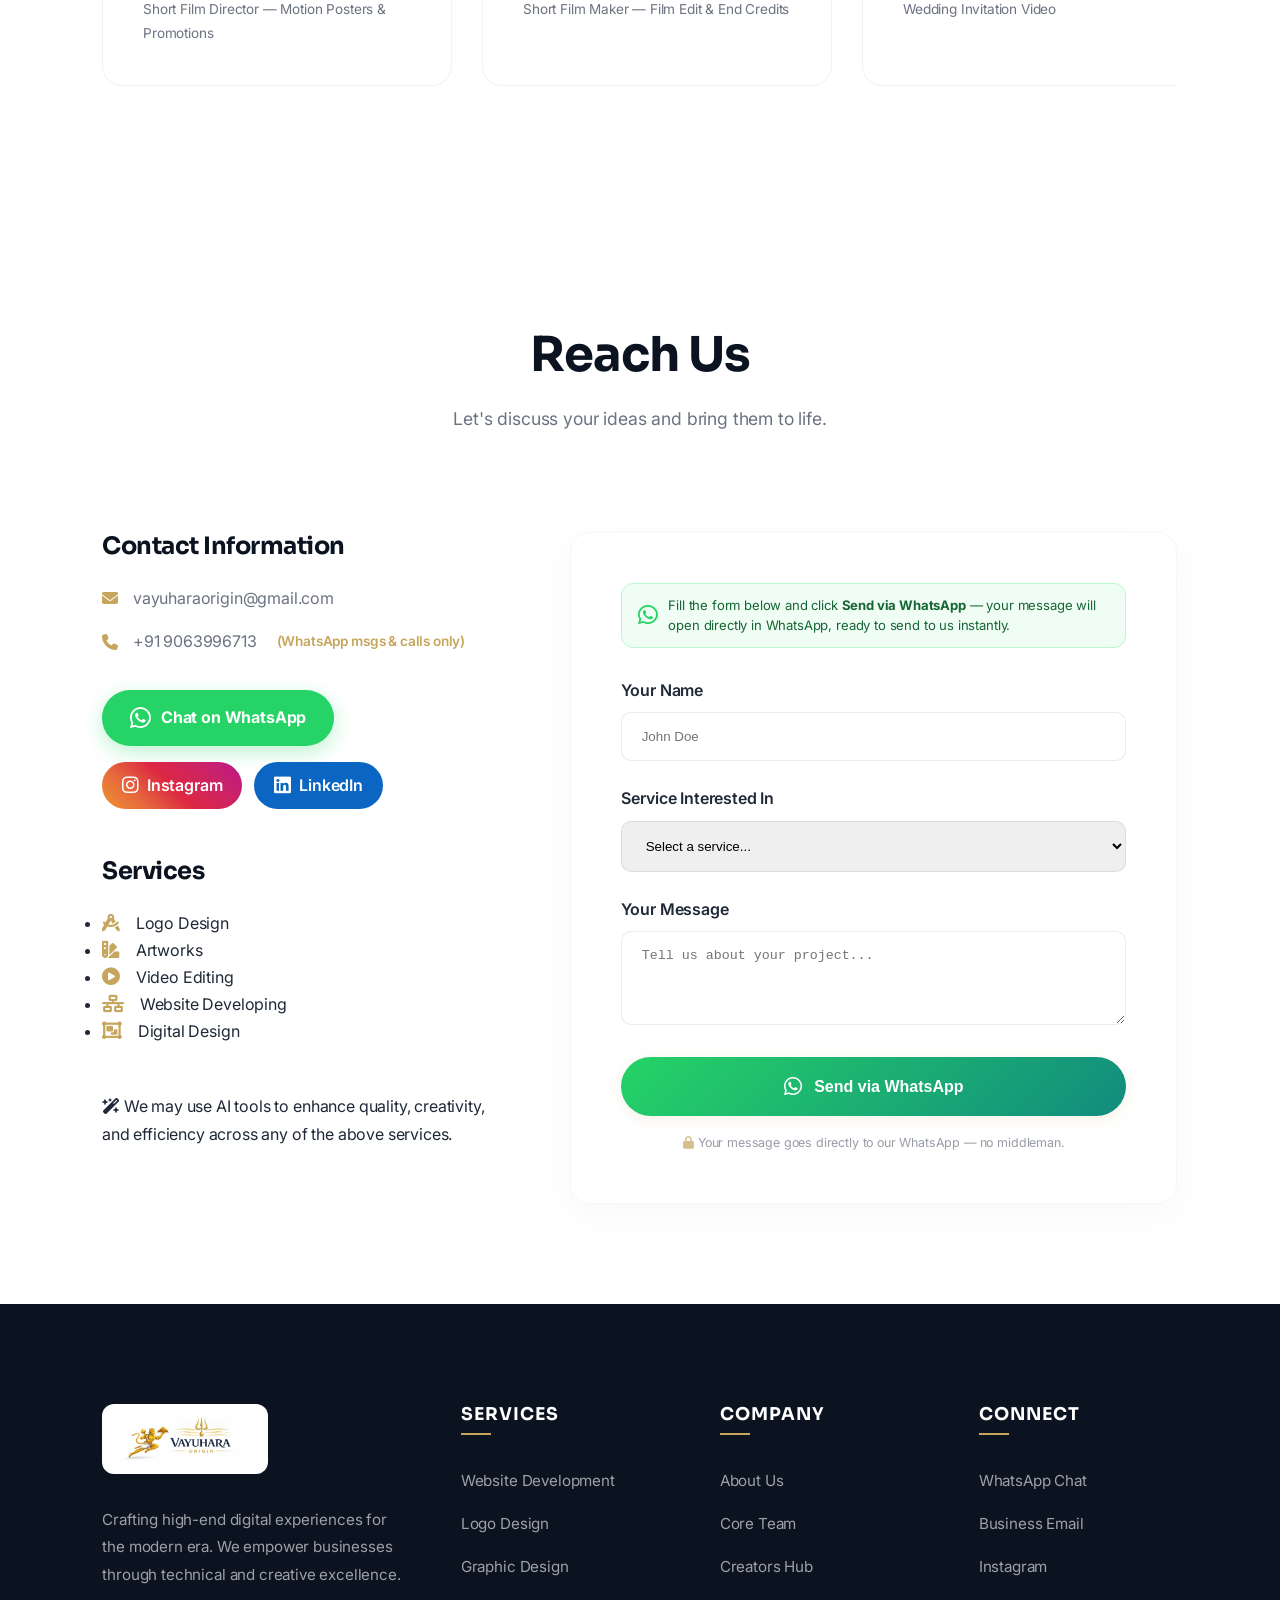
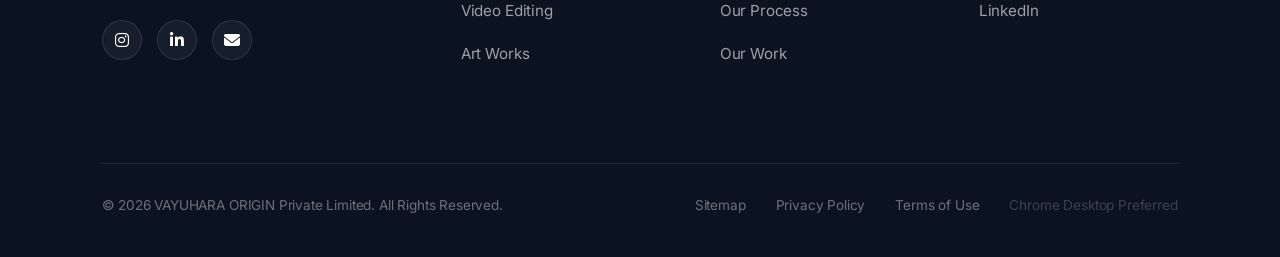
==== commit e510a824: "Update testimonials with real clients: Dinesh, Surya, and wedding client" ====
--- a/index.html
+++ b/index.html
@@ -371,29 +371,29 @@
 
         <div class="testimonials-container reveal">
             <div class="testimonial-card">
-                <p class="testimonial-text">"Vayuhara Origin transformed our brand identity with their cinematic vision. The attention to detail in their video editing is world-class."</p>
+                <p class="testimonial-text">"The motion posters they created for my short films were absolutely cinematic. Vayuhara Origin brought my vision to life with stunning visual storytelling."</p>
                 <div class="client-info">
                     <div class="client-details">
-                        <div class="client-name">Sarah Johnson</div>
-                        <div class="client-role">CEO, TechVision</div>
+                        <div class="client-name">Dinesh</div>
+                        <div class="client-role">Short Film Director — Motion Posters & Promotions</div>
                     </div>
                 </div>
             </div>
             <div class="testimonial-card">
-                <p class="testimonial-text">"The artistic depth they bring to digital designs is unmatched. They don't just create visuals; they tell stories through art."</p>
+                <p class="testimonial-text">"They edited my 3-minute short film and crafted the end credits with such precision and style. Every frame felt intentional and professional."</p>
                 <div class="client-info">
                     <div class="client-details">
-                        <div class="client-name">Michael Chen</div>
-                        <div class="client-role">Marketing Director, Global Creative</div>
+                        <div class="client-name">Surya</div>
+                        <div class="client-role">Short Film Maker — Film Edit & End Credits</div>
                     </div>
                 </div>
             </div>
             <div class="testimonial-card">
-                <p class="testimonial-text">"Fast, professional, and incredibly creative. They delivered our campaign posters ahead of schedule and exceeded our expectations."</p>
+                <p class="testimonial-text">"Our wedding invitation video was beautifully crafted — elegant, emotional, and exactly what we dreamed of. Truly a memorable keepsake."</p>
                 <div class="client-info">
                     <div class="client-details">
-                        <div class="client-name">David Smith</div>
-                        <div class="client-role">Founder, Urban Style</div>
+                        <div class="client-name">Kiran & Priya</div>
+                        <div class="client-role">Wedding Invitation Video</div>
                     </div>
                 </div>
             </div>
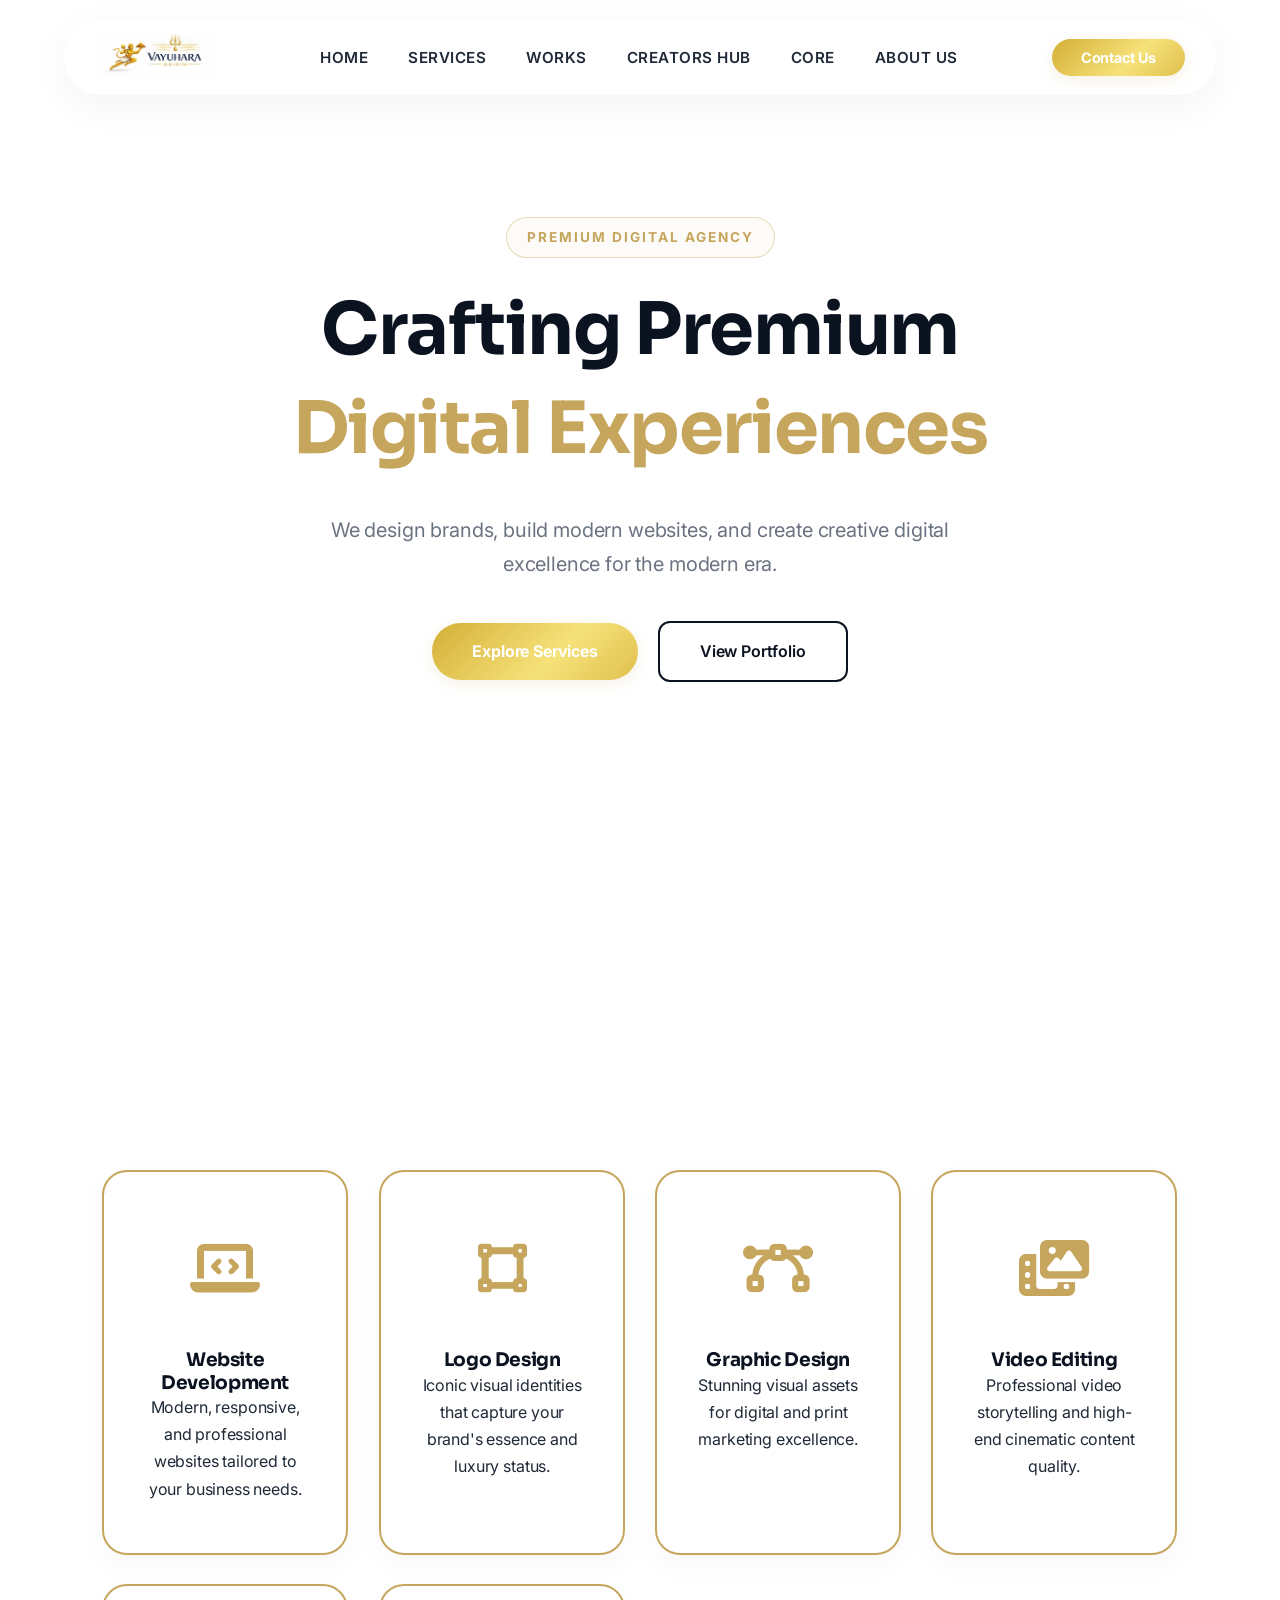
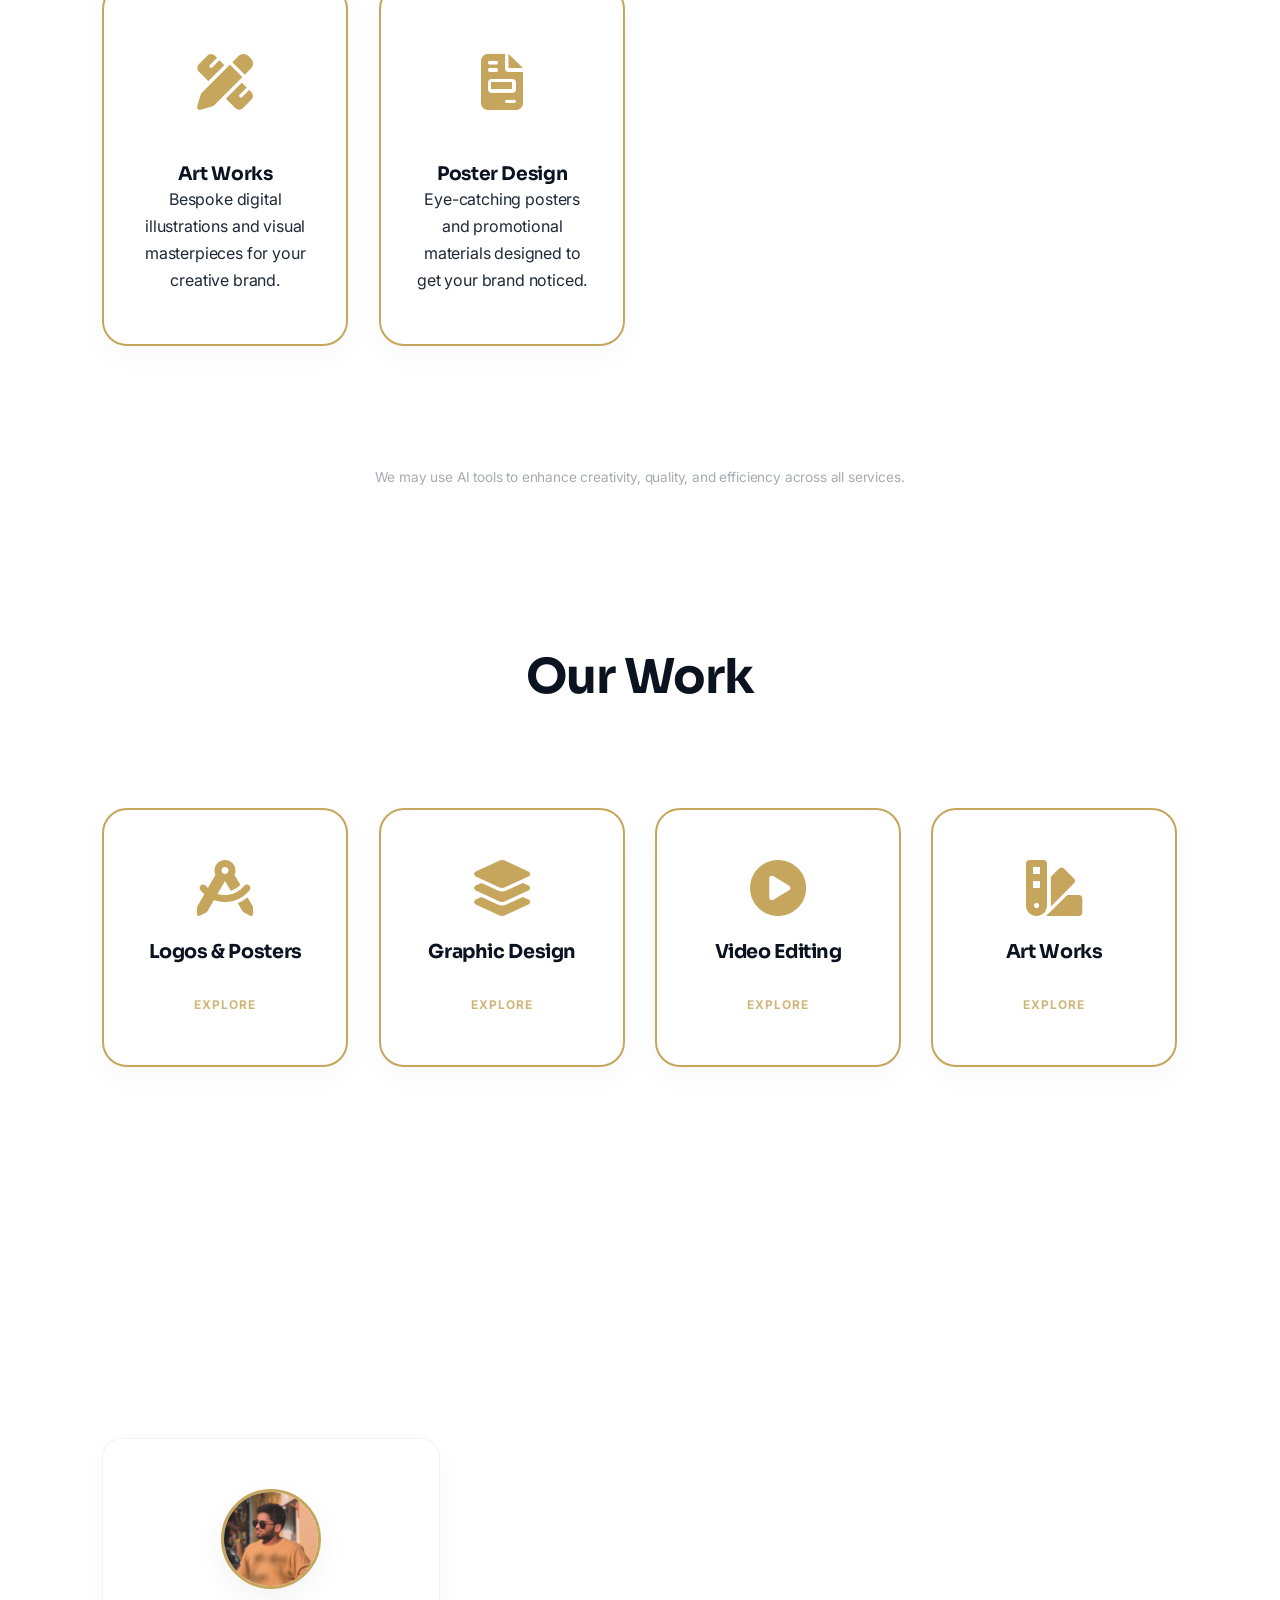
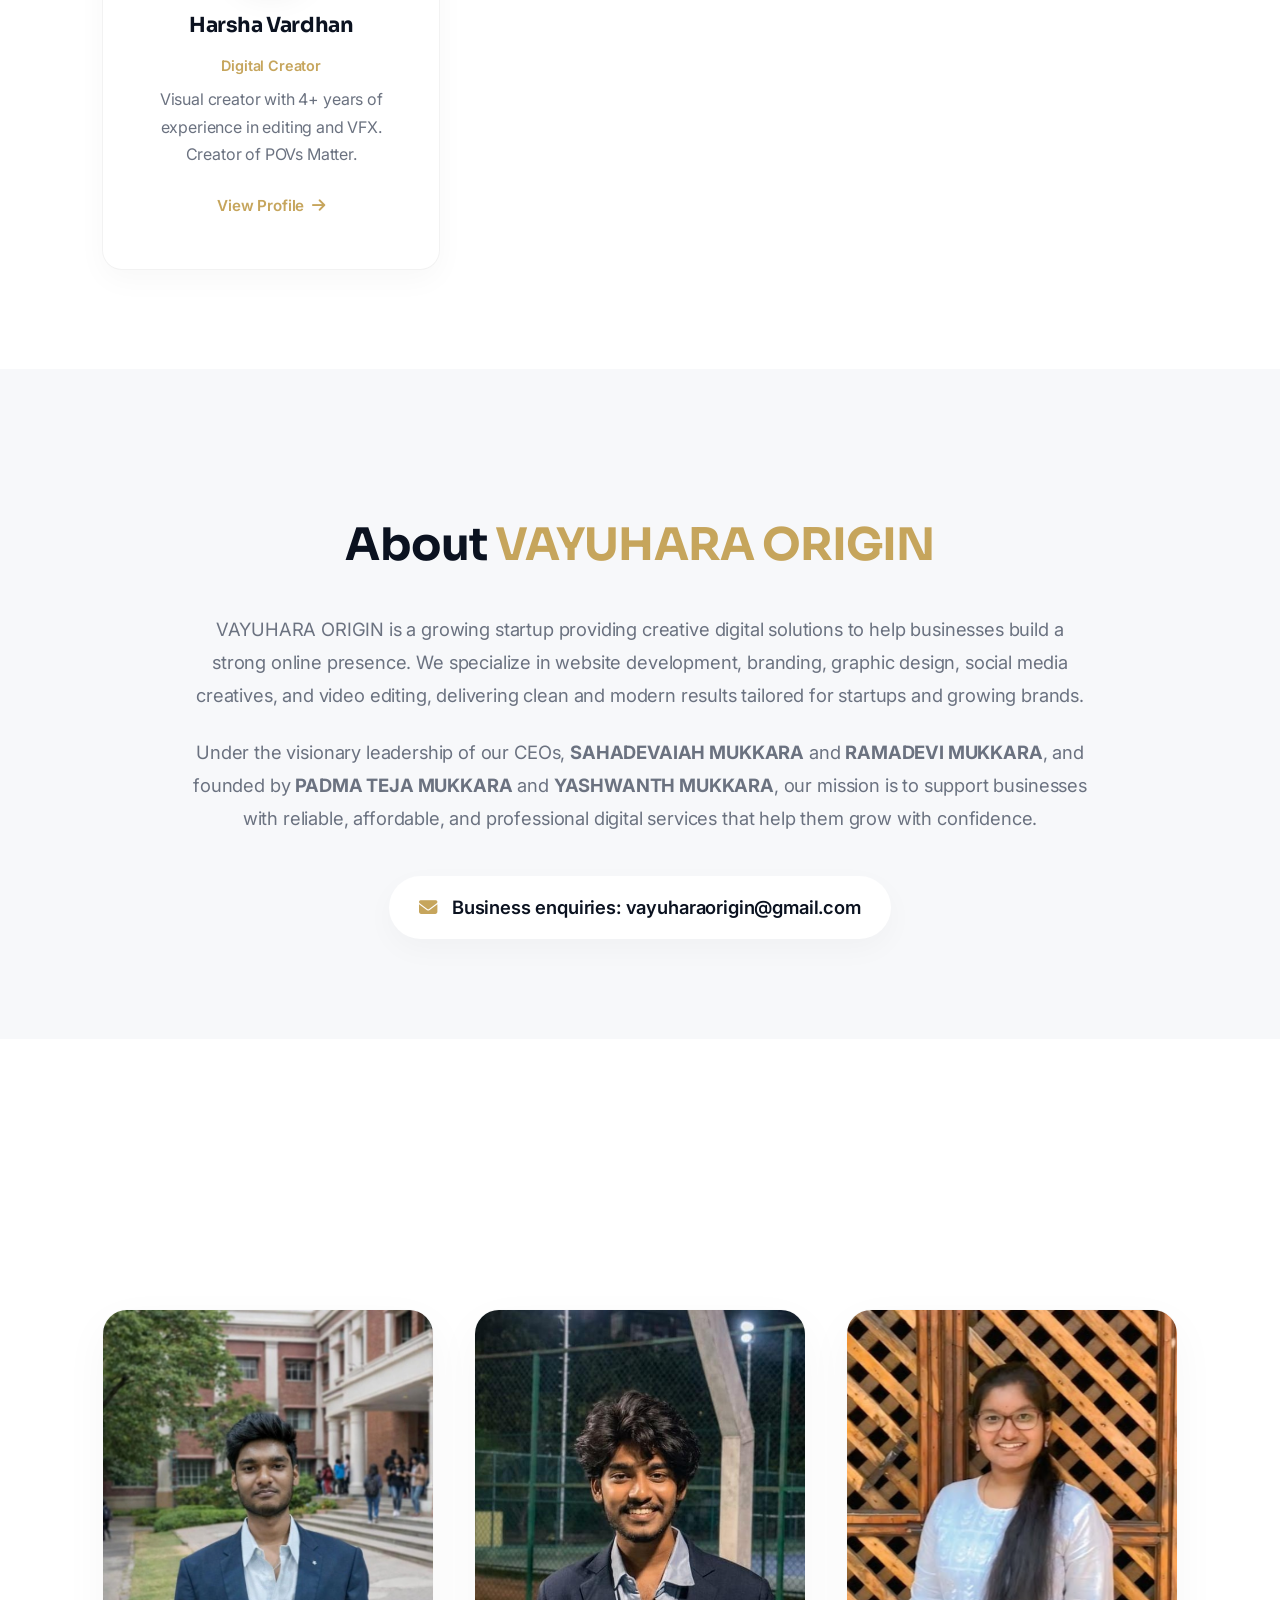
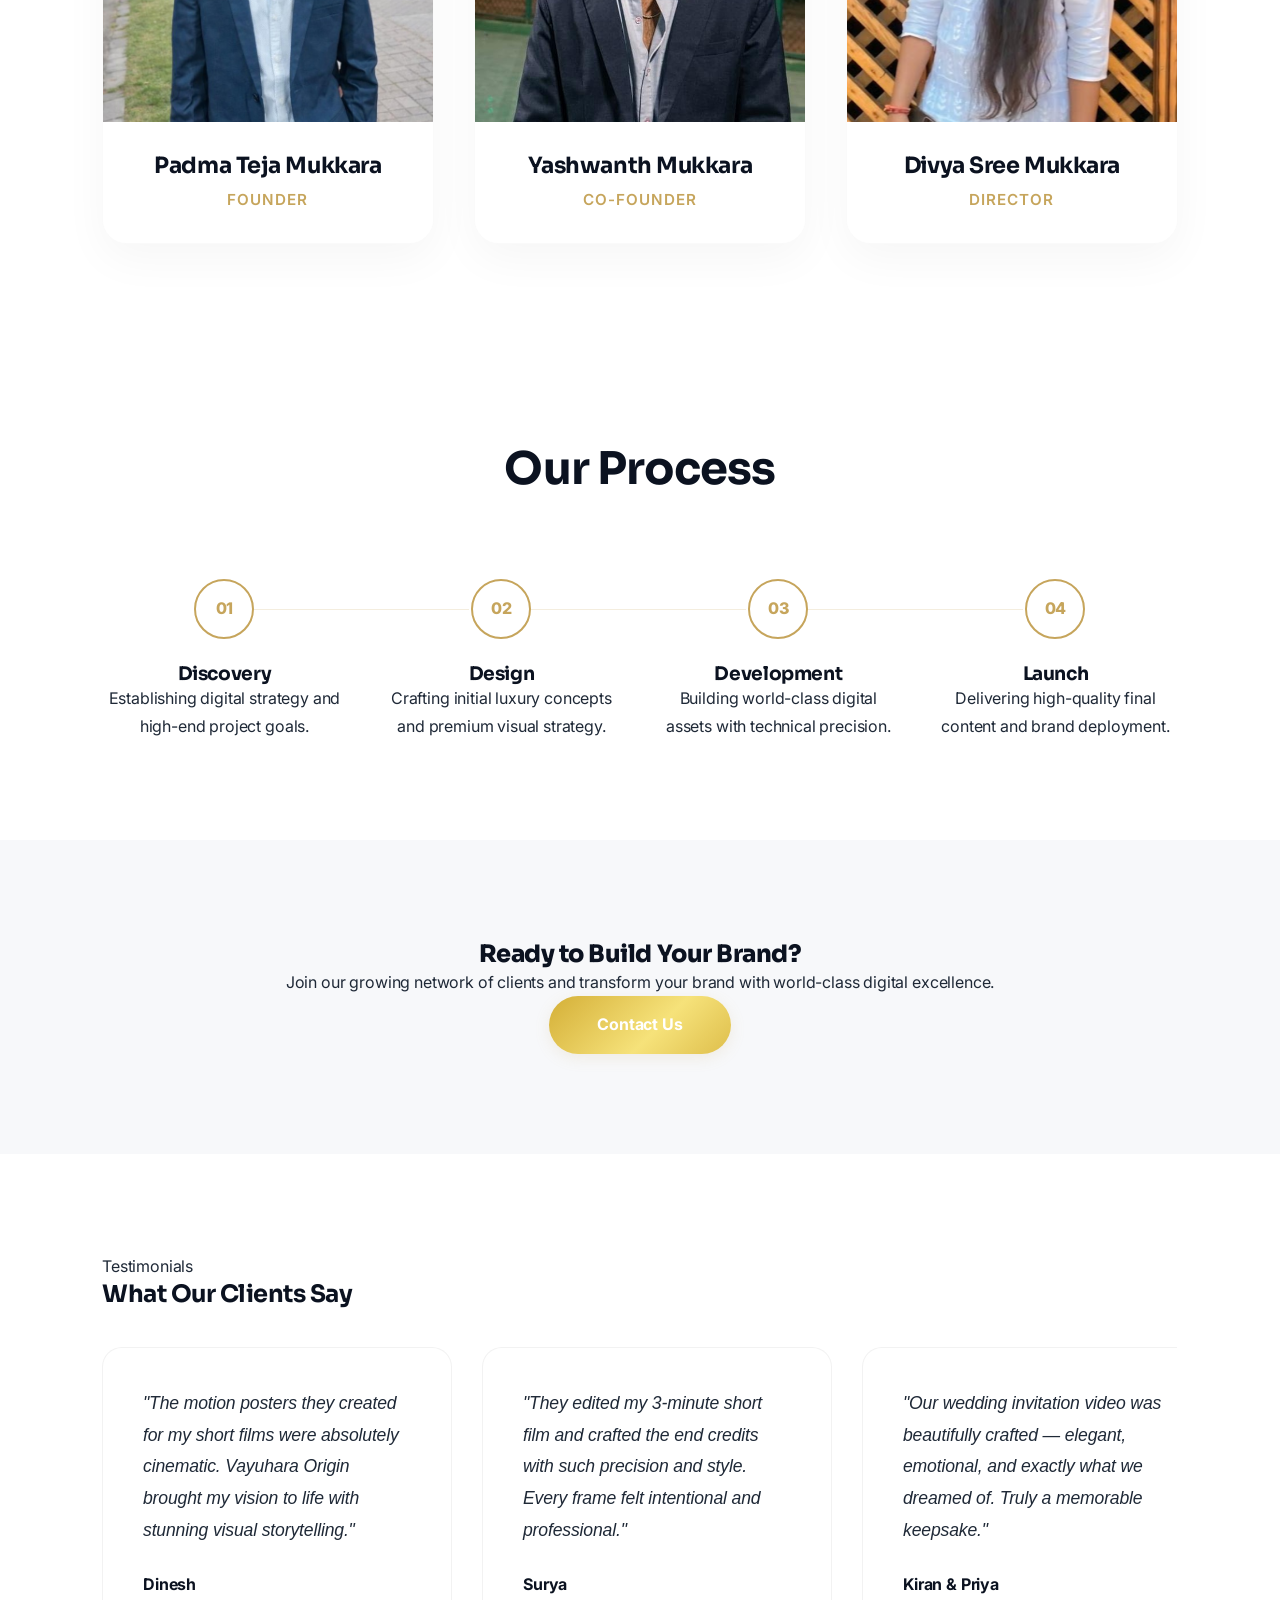
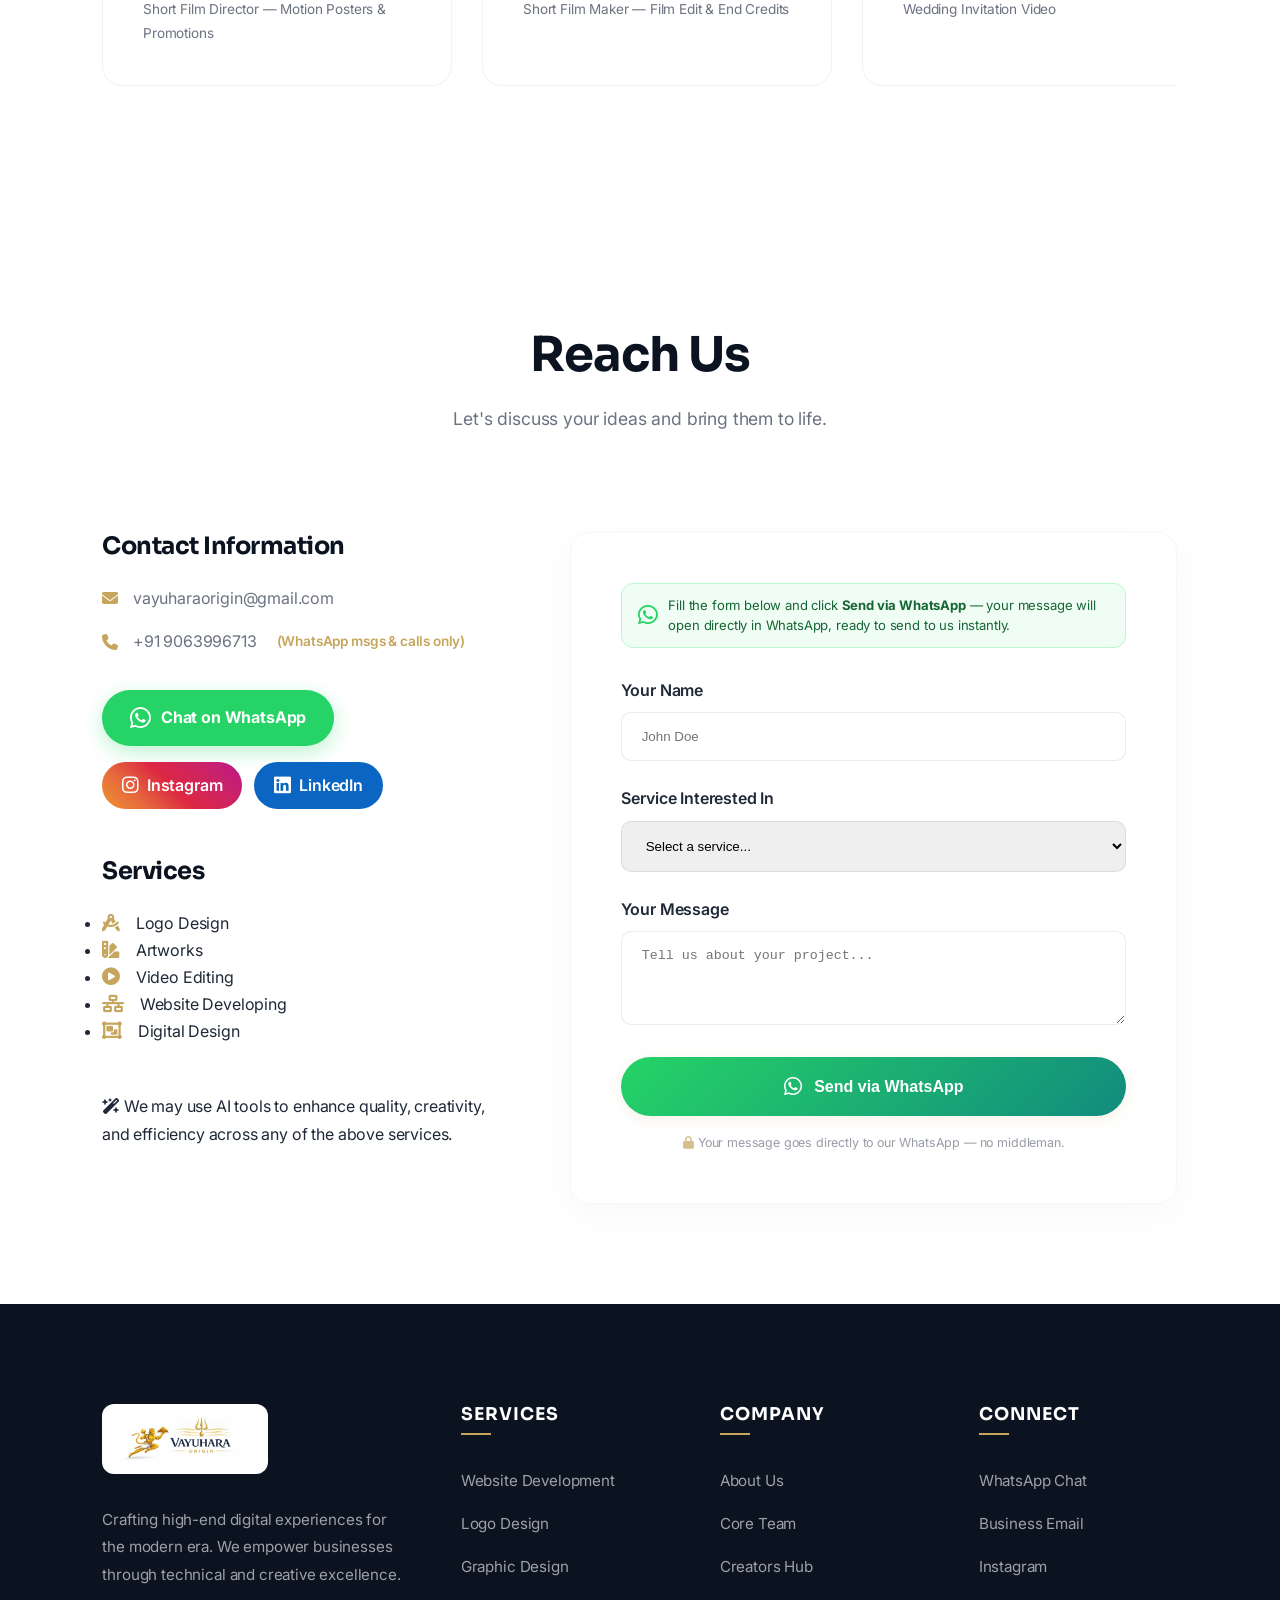
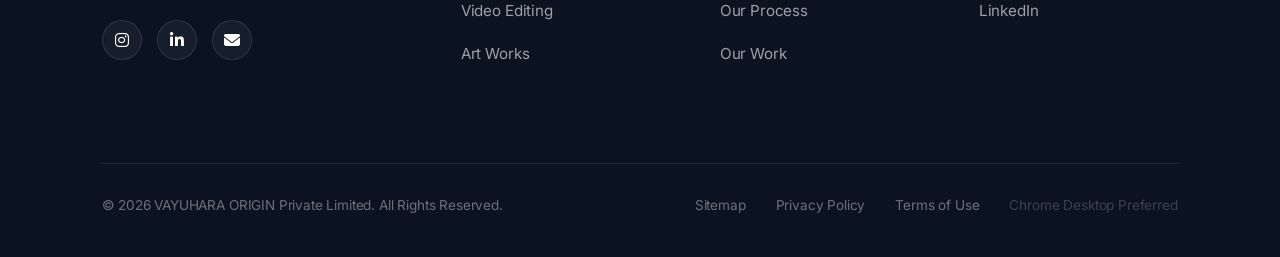
==== commit 22c674c7: "Replace ring cursor with gold sparkle trail effect" ====
--- a/index.html
+++ b/index.html
@@ -27,8 +27,6 @@
 </head>
 <body>
 
-    <div class="custom-cursor"></div>
-    <div class="cursor-dot"></div>
     <div id="scroll-progress"></div>
     <div id="back-to-top"><i class="fas fa-arrow-up"></i></div>
     <!-- Floating Glassmorphism Pill Navbar -->
--- a/style.css
+++ b/style.css
@@ -508,42 +508,26 @@
 
 /* --- PREMIUM ENHANCEMENTS --- */
 
-/* Custom Cursor */
-.custom-cursor {
-    width: 30px;
-    height: 30px;
-    border: 1px solid var(--accent);
-    border-radius: 50%;
+/* Sparkle Cursor */
+.sparkle {
     position: fixed;
     pointer-events: none;
     z-index: 10000;
-    transition: width 0.3s ease, height 0.3s ease, background 0.3s ease, border-color 0.3s ease;
-    mix-blend-mode: difference;
-    transform: translate(-50%, -50%);
-}
-
-.cursor-dot {
-    width: 6px;
-    height: 6px;
+    width: 8px;
+    height: 8px;
+    border-radius: 50%;
     background: var(--accent);
-    border-radius: 50%;
-    position: fixed;
-    pointer-events: none;
-    z-index: 10001;
-    transform: translate(-50%, -50%);
-    transition: transform 0.1s ease;
-}
-
-.custom-cursor.hover {
-    width: 60px;
-    height: 60px;
-    background: rgba(198, 165, 92, 0.1);
-    border-color: var(--accent);
-    border-width: 2px;
-}
-
-.cursor-dot.hover {
-    transform: translate(-50%, -50%) scale(0);
+    transform: translate(-50%, -50%) scale(1);
+    animation: sparkle-fade 0.7s ease-out forwards;
+}
+
+@keyframes sparkle-fade {
+    0%   { opacity: 1; transform: translate(-50%, -50%) scale(1); }
+    100% { opacity: 0; transform: translate(-50%, -50%) scale(0); }
+}
+
+@media (max-width: 768px) {
+    .sparkle { display: none; }
 }
 
 /* Scroll Progress Bar */
